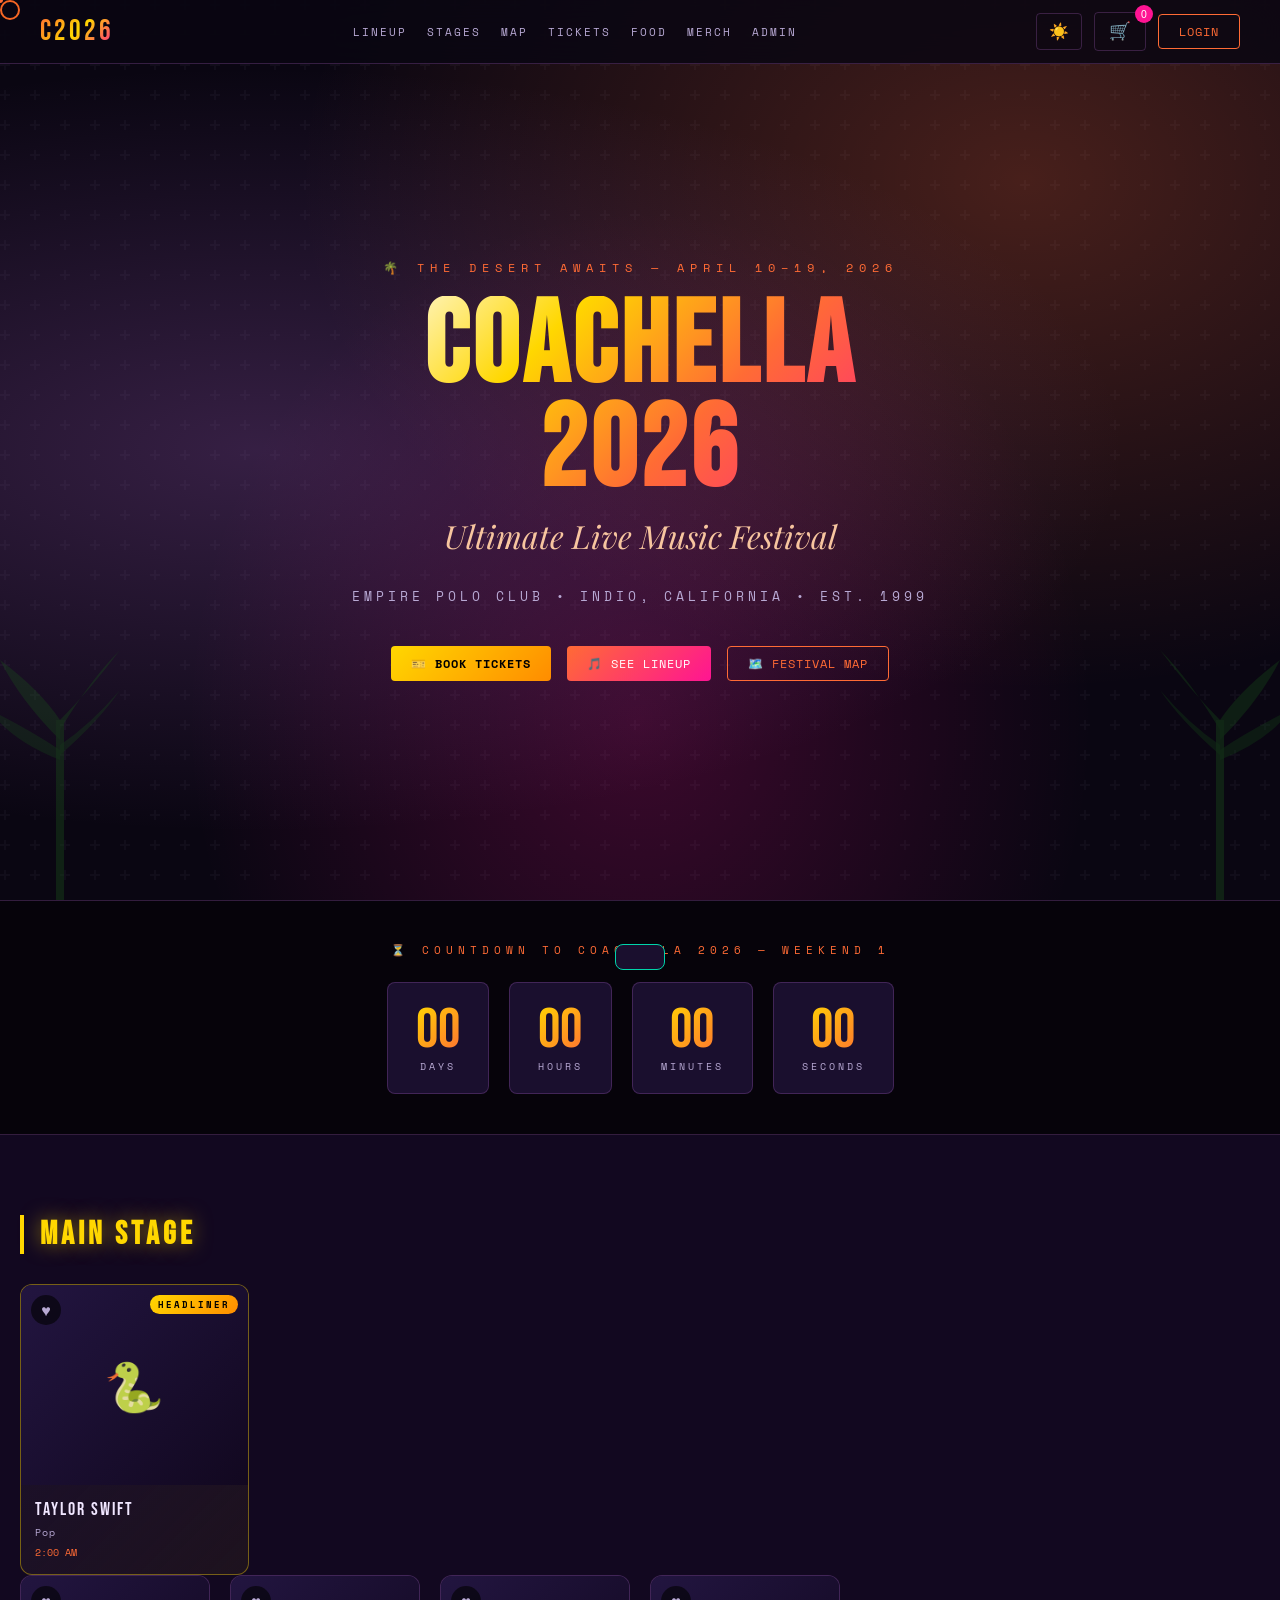
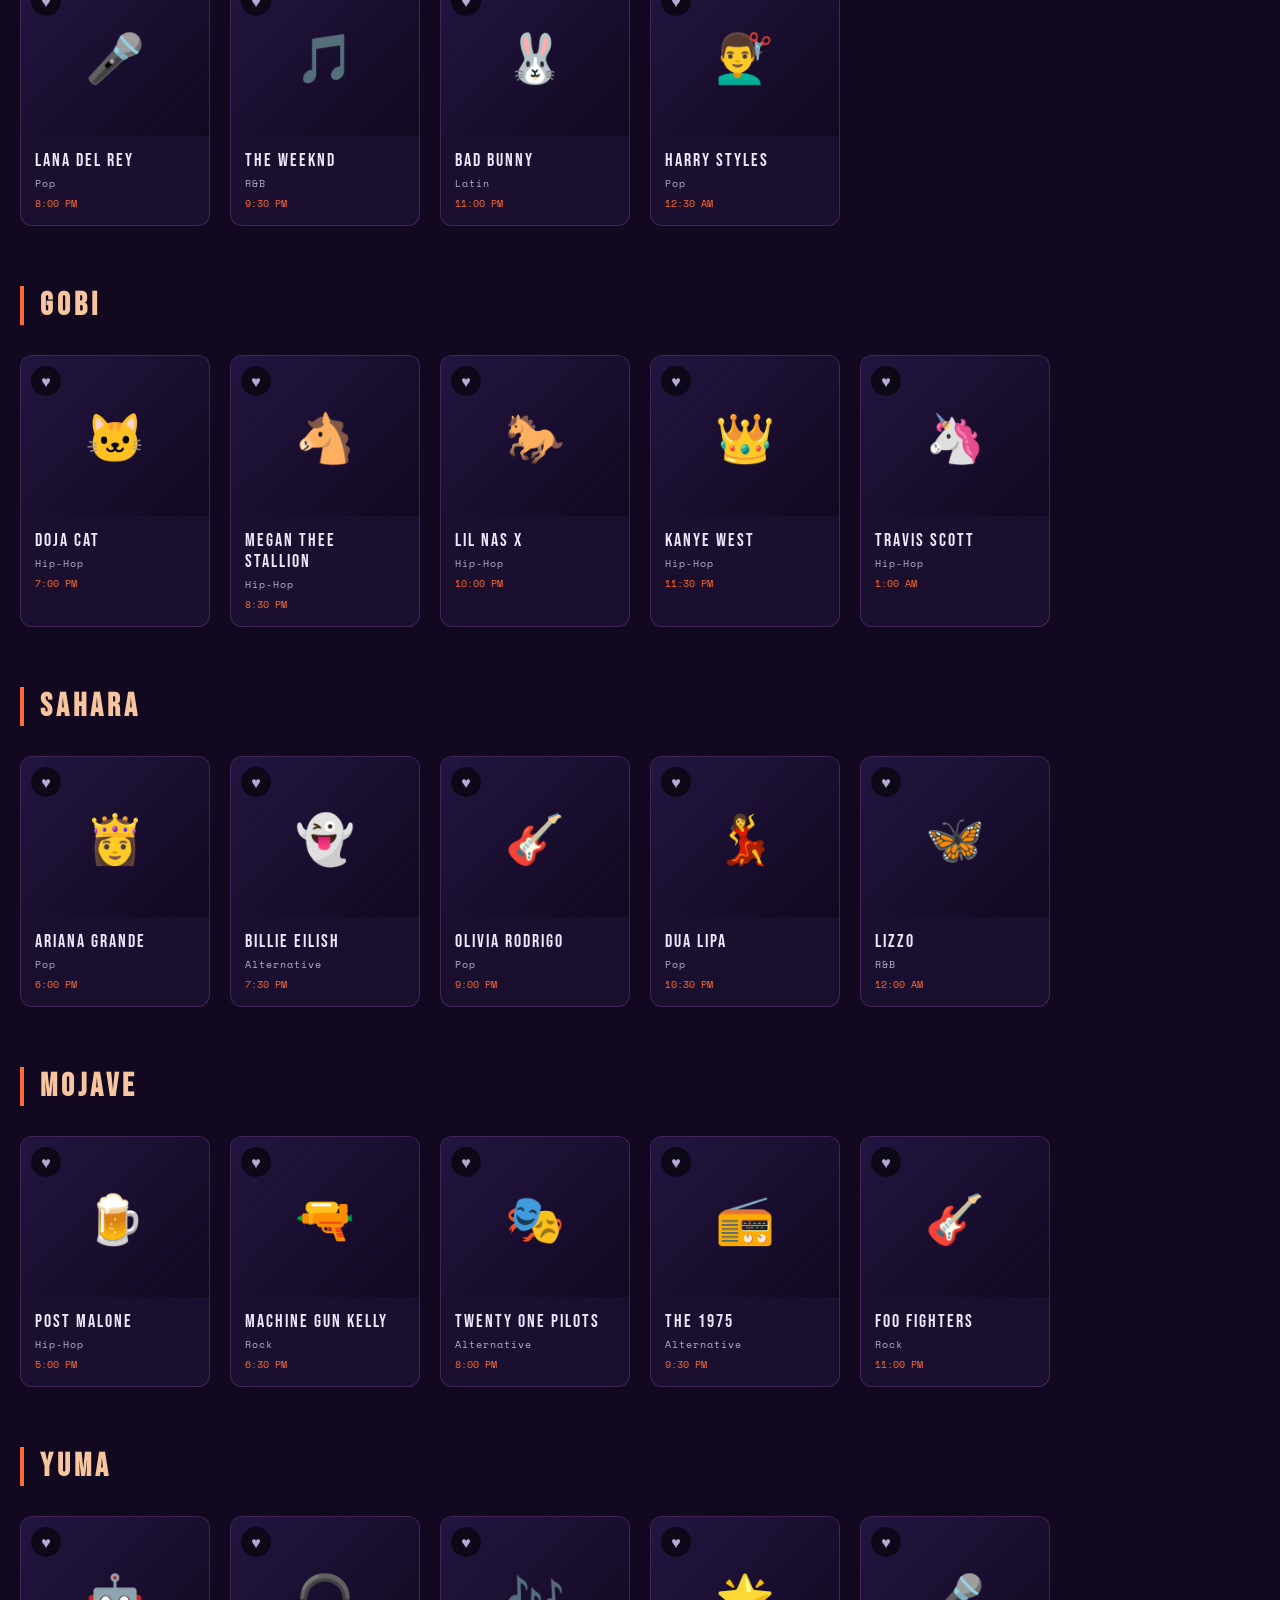
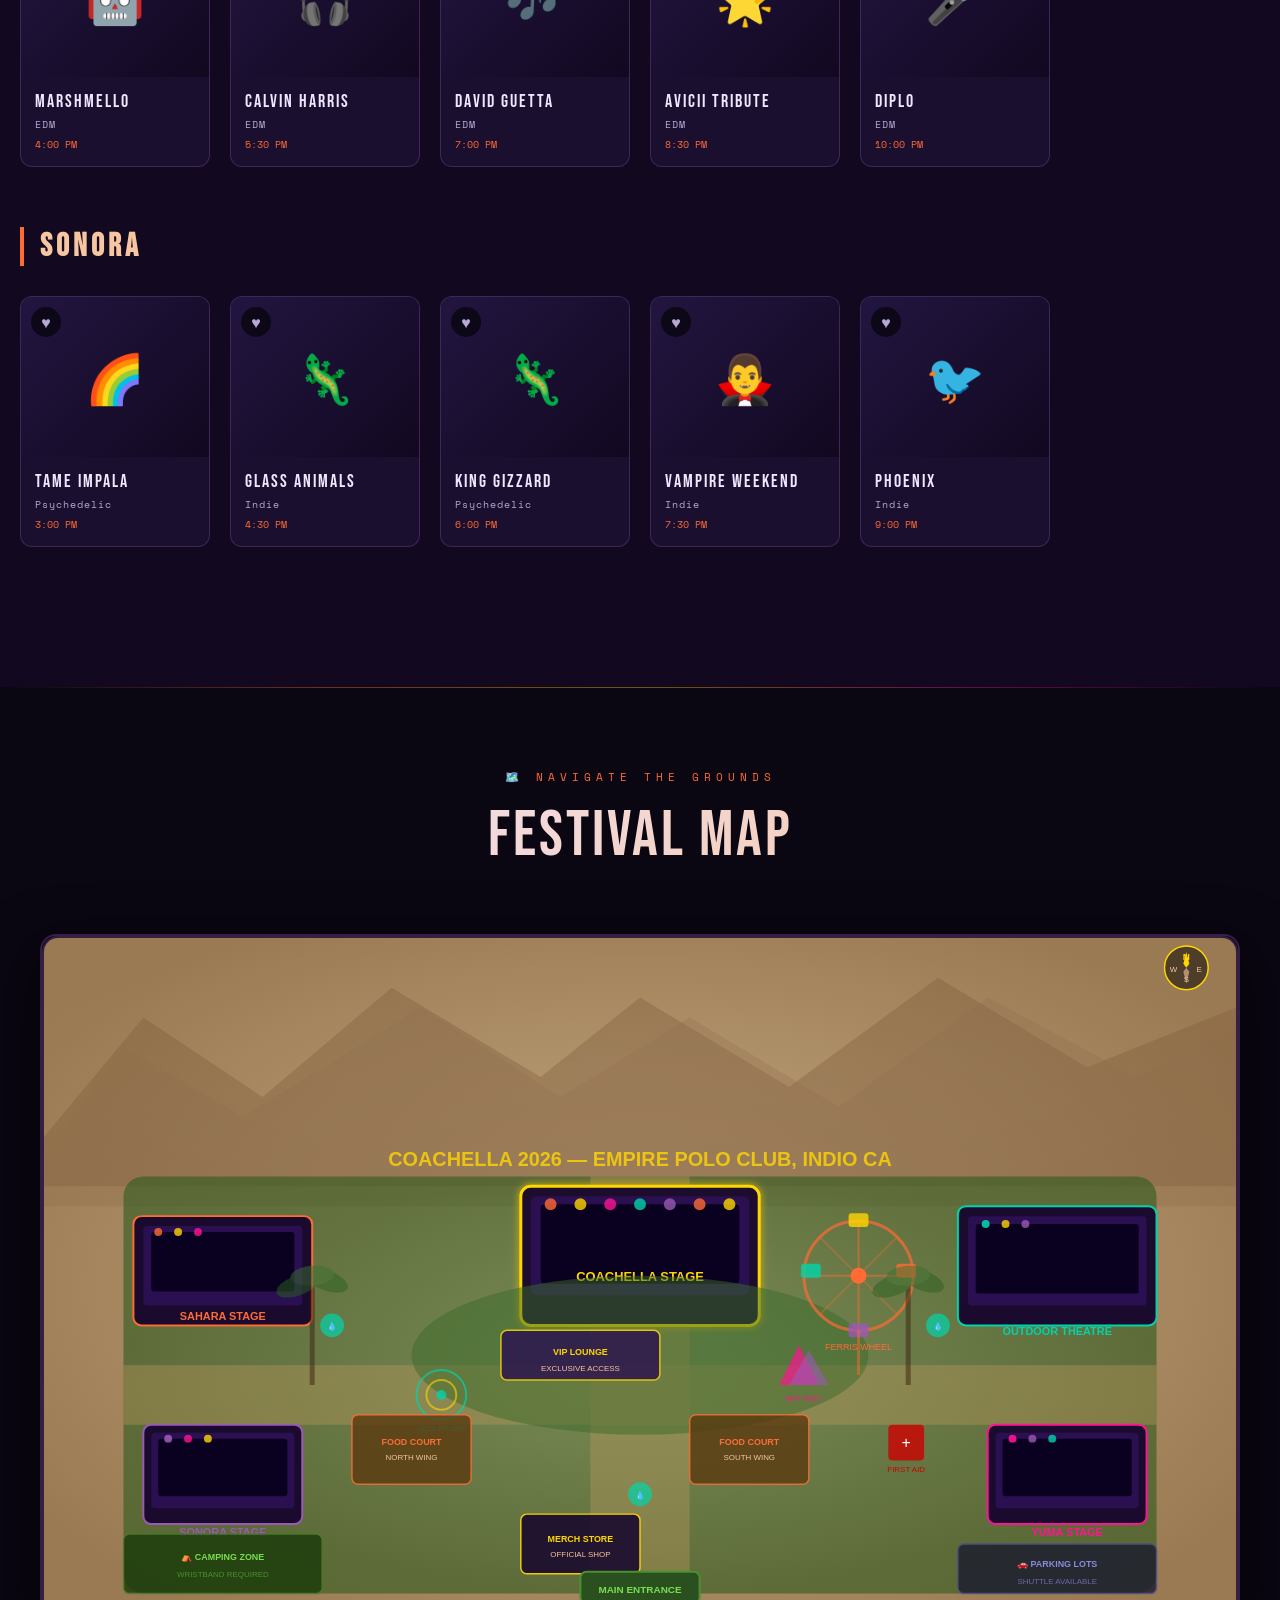
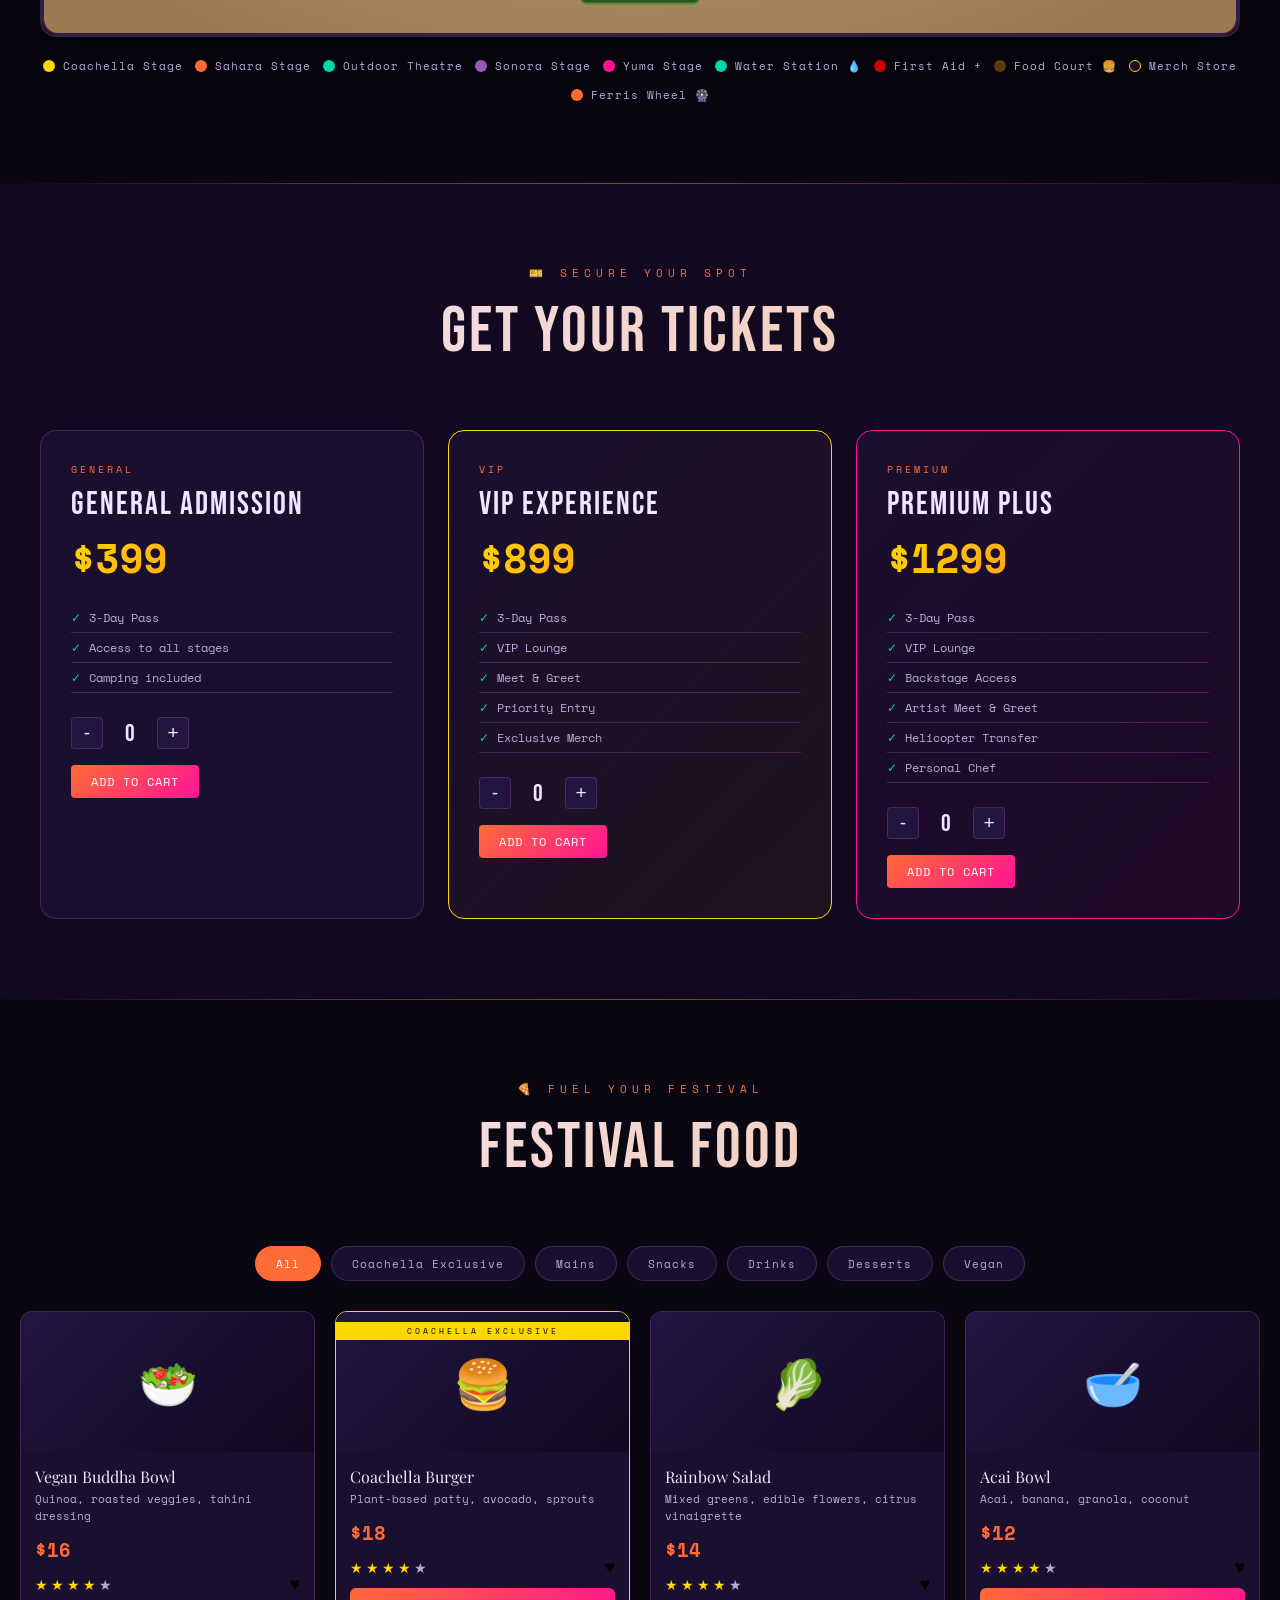
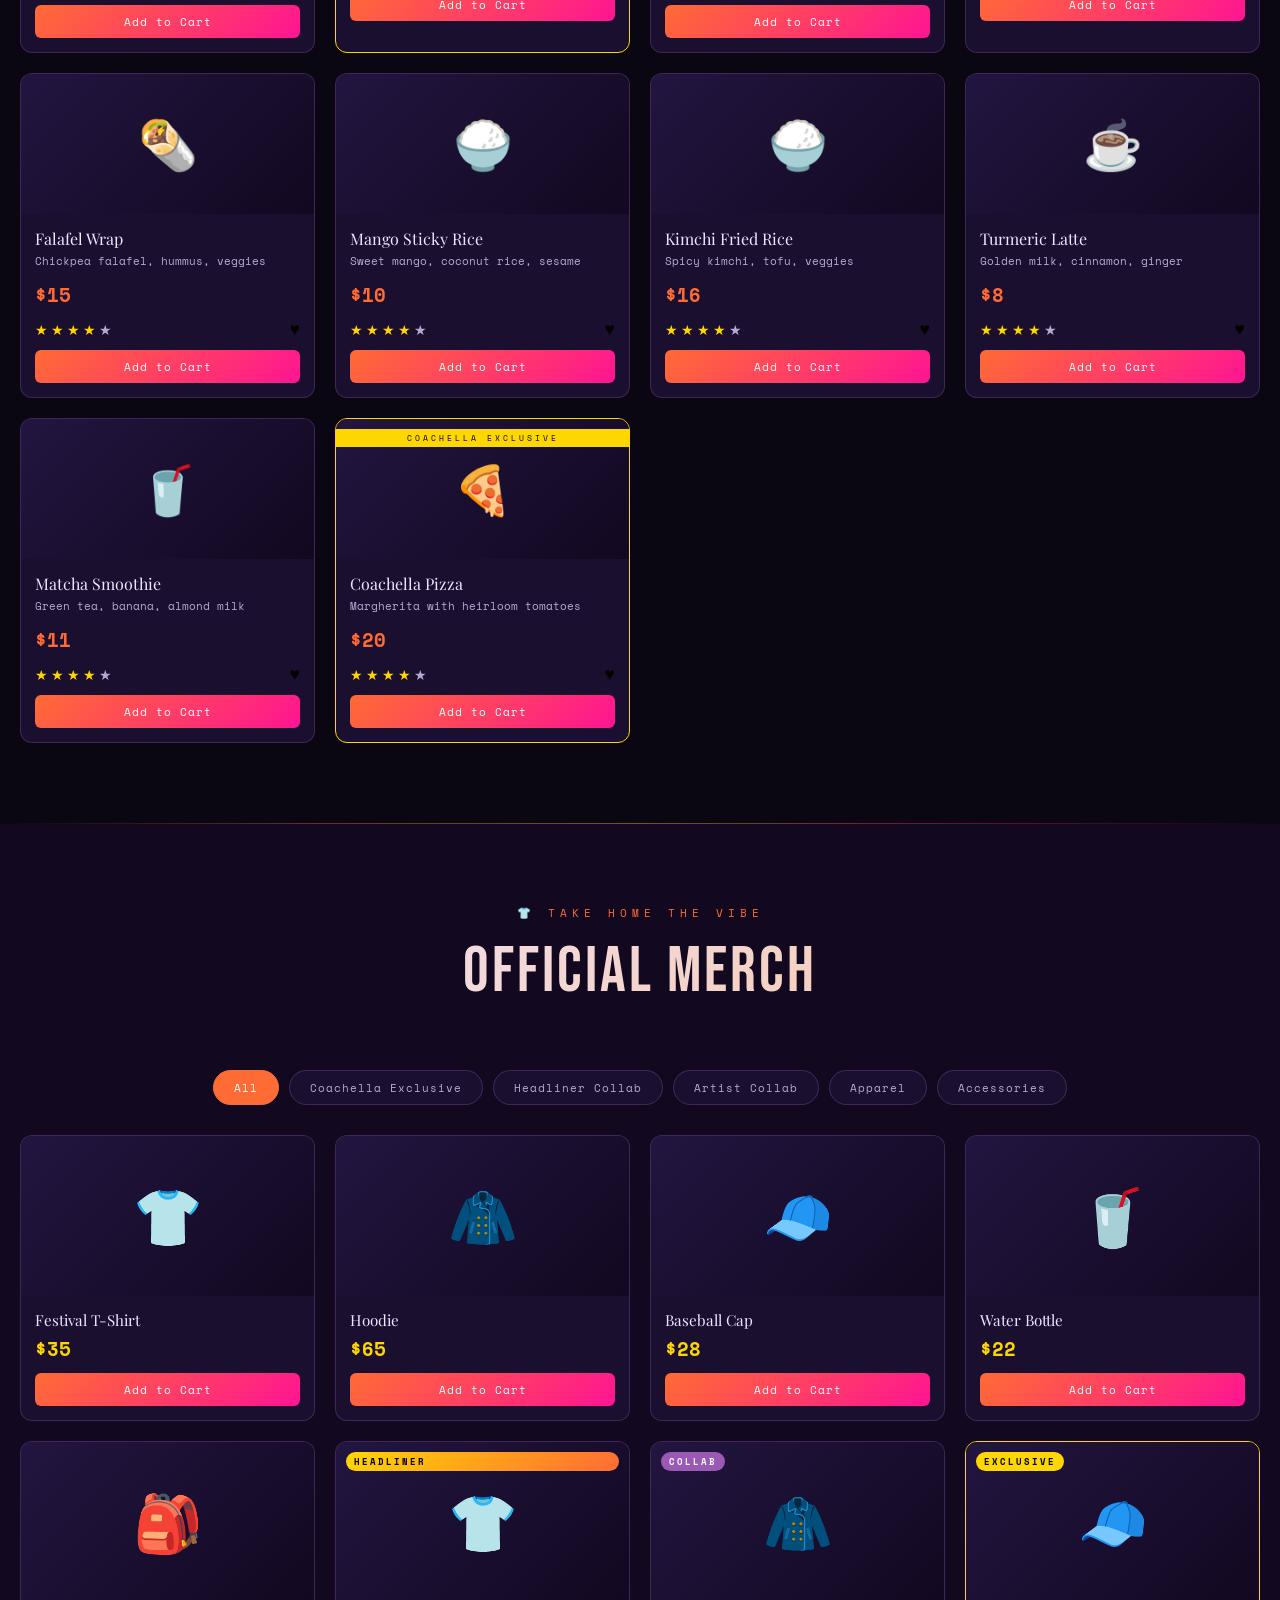
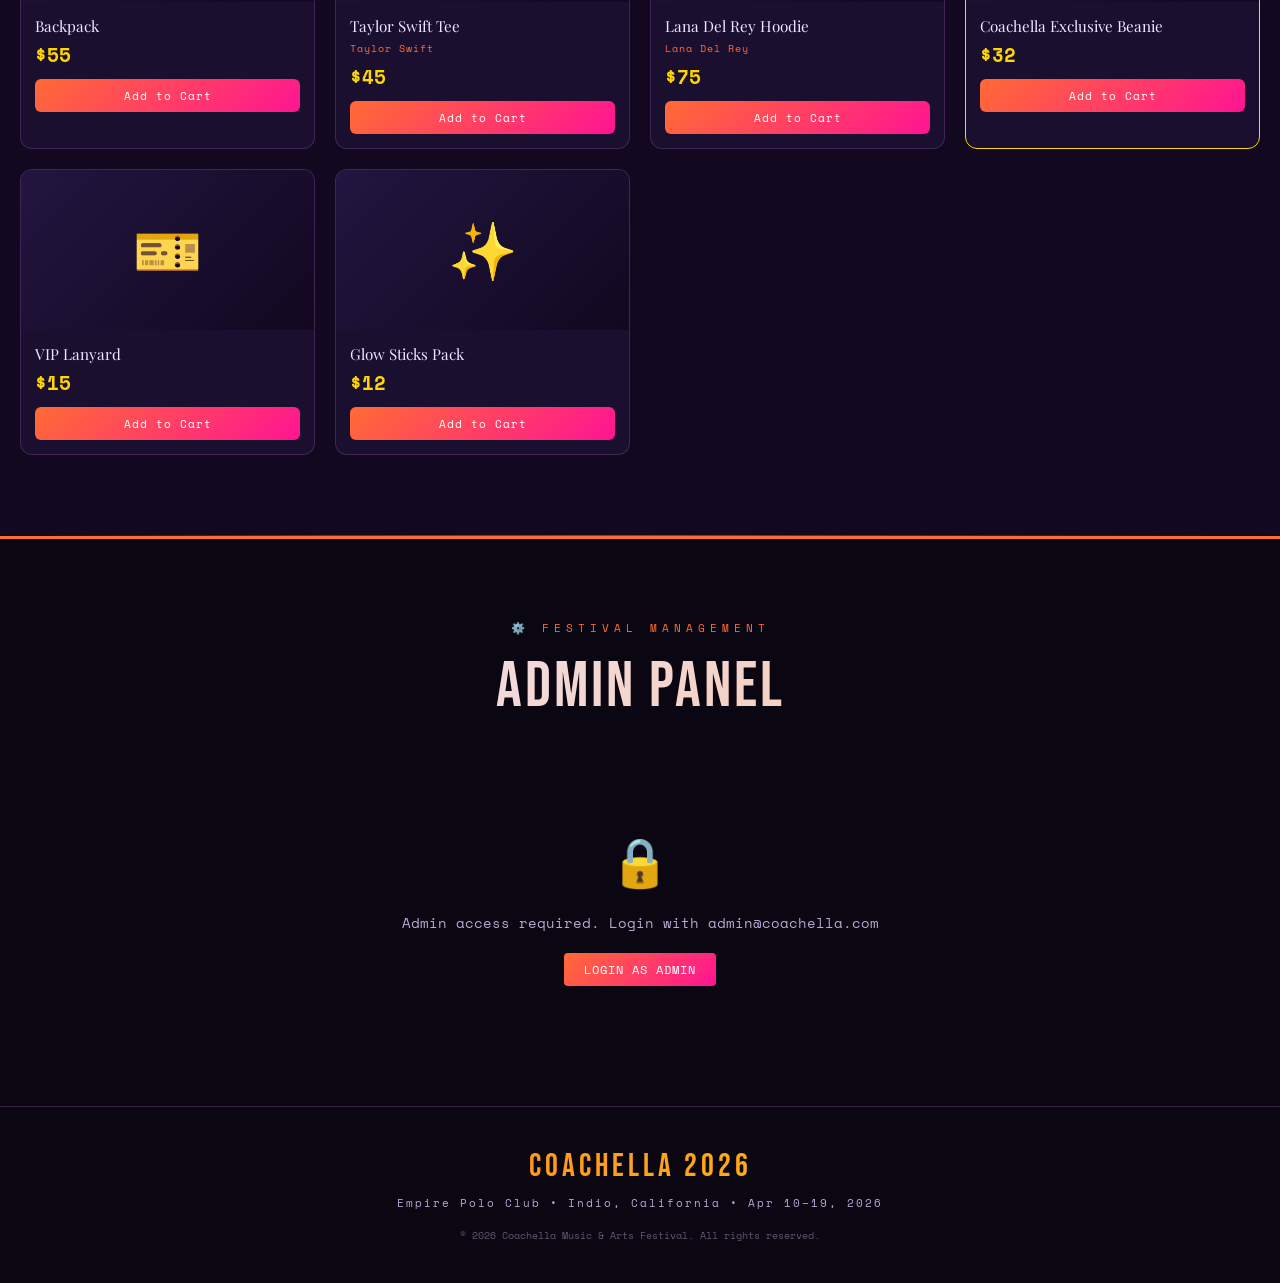
==== index.html @ c8d0278d "Initial commit" ====
<!DOCTYPE html>
<html lang="en" data-theme="dark">
<head>
<meta charset="UTF-8">
<meta name="viewport" content="width=device-width, initial-scale=1.0">
<title>Coachella 2026 Ultimate Live Music Festival</title>
<link href="https://fonts.googleapis.com/css2?family=Bebas+Neue&family=Playfair+Display:ital,wght@0,400;0,700;1,400&family=Space+Mono:ital,wght@0,400;0,700;1,400&family=Abril+Fatface&display=swap" rel="stylesheet">
<link rel="stylesheet" href="styles.css">
</head>
<body>

<!-- CURSOR -->
<div class="cursor" id="cursor"></div>
<div class="cursor-dot" id="cursorDot"></div>

<!-- FIREWORKS -->
<canvas id="fireworks-canvas"></canvas>

<!-- TOP BAR -->
<div class="user-bar" id="userBar" style="display:none">
  🎪 Welcome back, <span id="userName"></span> | Weekend 1: Apr 10–12, 2026 | Weekend 2: Apr 17–19, 2026
</div>

<!-- NAV -->
<nav>
  <div class="nav-logo">C2026</div>
  <div class="nav-links">
    <a href="#lineup">Lineup</a>
    <a href="#stages">Stages</a>
    <a href="#map">Map</a>
    <a href="#tickets">Tickets</a>
    <a href="#food">Food</a>
    <a href="#merch">Merch</a>
    <a href="#admin">Admin</a>
  </div>
  <div class="nav-actions">
    <button class="theme-toggle" onclick="toggleTheme()" title="Toggle theme">☀️</button>
    <button class="cart-btn" onclick="toggleCart()">
      🛒 <span class="cart-badge" id="cartBadge">0</span>
    </button>
    <button class="btn btn-outline" onclick="openLogin()" id="loginBtn">Login</button>
    <button class="btn btn-primary" style="display:none" id="logoutBtn" onclick="logout()">Logout</button>
  </div>
</nav>

<!-- LOGIN MODAL -->
<div class="login-modal" id="loginModal">
  <div class="login-box">
    <button class="close-btn" onclick="closeLogin()">✕</button>
    <div class="login-title">COACHELLA 2026</div>
    <div class="login-sub">Sign in to book tickets, save your lineup & more</div>
    <div class="login-tabs">
      <button class="login-tab active" onclick="switchAuthTab('login',this)">Login</button>
      <button class="login-tab" onclick="switchAuthTab('register',this)">Register</button>
    </div>
    <!-- Login Form -->
    <div id="loginForm">
      <div class="form-group">
        <label class="form-label">Email</label>
        <input type="email" class="form-input" id="loginEmail" placeholder="you@example.com">
      </div>
      <div class="form-group">
        <label class="form-label">Password</label>
        <input type="password" class="form-input" id="loginPassword" placeholder="••••••••">
      </div>
      <button class="btn btn-primary" style="width:100%;padding:12px" onclick="login()">Sign In</button>
      <p style="font-size:0.7rem;color:var(--text2);text-align:center;margin-top:12px">
        Demo: admin@coachella.com / admin123 (Admin) or fan@coachella.com / fan123
      </p>
    </div>
    <!-- Register Form -->
    <div id="registerForm" style="display:none">
      <div class="form-group">
        <label class="form-label">Full Name</label>
        <input type="text" class="form-input" id="regName" placeholder="Your Name">
      </div>
      <div class="form-group">
        <label class="form-label">Email</label>
        <input type="email" class="form-input" id="regEmail" placeholder="you@example.com">
      </div>
      <div class="form-group">
        <label class="form-label">Password</label>
        <input type="password" class="form-input" id="regPassword" placeholder="Create password">
      </div>
      <button class="btn btn-primary" style="width:100%;padding:12px" onclick="register()">Create Account</button>
    </div>
  </div>
</div>

<!-- CART MODAL -->
<div class="modal-overlay" id="cartModal">
  <div class="cart-modal">
    <div style="display:flex;justify-content:space-between;align-items:center">
      <div class="cart-title">YOUR CART</div>
      <button class="close-btn" style="position:static" onclick="toggleCart()">✕</button>
    </div>
    <!-- Order Status -->
    <div class="order-status">
      <div class="order-step done" id="step1">
        <div class="step-circle">✓</div>BROWSE
      </div>
      <div class="order-step" id="step2">
        <div class="step-circle">2</div>CART
      </div>
      <div class="order-step" id="step3">
        <div class="step-circle">3</div>PAYMENT
      </div>
      <div class="order-step" id="step4">
        <div class="step-circle">4</div>CONFIRM
      </div>
    </div>
    <div id="cartItems"></div>
    <div id="cartEmpty" style="text-align:center;padding:40px;color:var(--text2);font-size:0.8rem">
      🎪 Your cart is empty. Add tickets, food or merch!
    </div>
    <div id="cartTotals" style="display:none">
      <div class="promo-row">
        <input type="text" class="promo-input" id="promoInput" placeholder="Promo code (COACHELLA10)">
        <button class="btn btn-outline" onclick="applyPromo()" style="padding:8px 12px;font-size:0.7rem">Apply</button>
      </div>
      <div class="cart-total">
        <div class="cart-total-row"><span>Subtotal</span><span id="subtotal">₹0</span></div>
        <div class="cart-total-row"><span>Service Fee (5%)</span><span id="serviceFee">₹0</span></div>
        <div class="cart-total-row" id="discountRow" style="display:none;color:var(--teal)"><span>Discount</span><span id="discountAmt">-₹0</span></div>
        <div class="cart-total-row"><span>GST (18%)</span><span id="gst">₹0</span></div>
        <div class="cart-total-final"><span>TOTAL</span><span id="totalAmount">₹0</span></div>
      </div>
      <div class="cart-actions">
        <button class="btn btn-outline" style="flex:1" onclick="clearCart()">Clear</button>
        <button class="btn btn-gold" style="flex:2" onclick="checkout()">Checkout →</button>
      </div>
    </div>
  </div>
</div>

<!-- SUCCESS MODAL -->
<div class="success-modal" id="successModal">
  <div class="success-box">
    <div class="success-icon">🎉</div>
    <div class="success-title">BOOKING CONFIRMED!</div>
    <p style="color:var(--text2);font-size:0.8rem;margin-bottom:20px">
      Your Coachella 2026 experience is locked in. Check your email for tickets!
    </p>
    <div id="bookingId" style="font-family:'Bebas Neue',sans-serif;font-size:1.5rem;color:var(--gold);margin-bottom:20px"></div>
    <button class="btn btn-primary" onclick="closeSuccess()" style="padding:12px 40px">AWESOME!</button>
  </div>
</div>

<!-- TOAST -->
<div class="toast" id="toast"></div>

<!-- HERO -->
<section class="hero" id="home">
  <div class="hero-bg"></div>
  <!-- Animated desert palms -->
  <svg class="palm-deco palm-left" viewBox="0 0 120 300" fill="none" xmlns="http://www.w3.org/2000/svg">
    <path d="M60 300 L60 120" stroke="#1a4a1a" stroke-width="8"/>
    <path d="M60 140 Q20 100 0 60 Q40 90 60 120" fill="#1a5c1a" opacity="0.7"/>
    <path d="M60 130 Q90 80 120 50 Q90 90 60 120" fill="#1a5c1a" opacity="0.7"/>
    <path d="M60 160 Q10 140 -10 110 Q30 130 60 150" fill="#1a6a1a" opacity="0.5"/>
    <path d="M60 155 Q100 120 120 90 Q90 125 60 145" fill="#1a6a1a" opacity="0.5"/>
  </svg>
  <svg class="palm-deco palm-right" viewBox="0 0 120 300" fill="none" xmlns="http://www.w3.org/2000/svg">
    <path d="M60 300 L60 120" stroke="#1a4a1a" stroke-width="8"/>
    <path d="M60 140 Q20 100 0 60 Q40 90 60 120" fill="#1a5c1a" opacity="0.7"/>
    <path d="M60 130 Q90 80 120 50 Q90 90 60 120" fill="#1a5c1a" opacity="0.7"/>
    <path d="M60 160 Q10 140 -10 110 Q30 130 60 150" fill="#1a6a1a" opacity="0.5"/>
    <path d="M60 155 Q100 120 120 90 Q90 125 60 145" fill="#1a6a1a" opacity="0.5"/>
  </svg>
  <div class="hero-content fade-in">
    <div class="hero-eyebrow">🌴 The Desert Awaits — April 10–19, 2026</div>
    <h1 class="hero-title">COACHELLA<br>2026</h1>
    <div class="hero-subtitle">Ultimate Live Music Festival</div>
    <div class="hero-dates">Empire Polo Club • Indio, California • Est. 1999</div>
    <div class="hero-actions">
      <button class="btn btn-gold" onclick="scrollTo('#tickets')">🎫 Book Tickets</button>
      <button class="btn btn-primary" onclick="scrollTo('#lineup')">🎵 See Lineup</button>
      <button class="btn btn-outline" onclick="scrollTo('#map')">🗺️ Festival Map</button>
    </div>
  </div>
</section>

<!-- COUNTDOWN -->
<div class="countdown-section">
  <div class="countdown-inner">
    <div class="countdown-label">⏳ Countdown to Coachella 2026 — Weekend 1</div>
    <div class="countdown-grid">
      <div class="countdown-unit"><div class="countdown-num" id="cd-days">00</div><div class="countdown-unit-label">Days</div></div>
      <div class="countdown-unit"><div class="countdown-num" id="cd-hours">00</div><div class="countdown-unit-label">Hours</div></div>
      <div class="countdown-unit"><div class="countdown-num" id="cd-mins">00</div><div class="countdown-unit-label">Minutes</div></div>
      <div class="countdown-unit"><div class="countdown-num" id="cd-secs">00</div><div class="countdown-unit-label">Seconds</div></div>
    </div>
  </div>
</div>

<!-- LINEUP SECTION -->
<section class="lineup-section" id="lineup">
  <div class="container">
    <div class="section-header">
      <div class="section-eyebrow">🎤 Who's Playing</div>
      <div class="section-title">THE 2026 LINEUP</div>
    </div>
    <!-- Favorites bar -->
    <div class="favorites-bar" id="favoritesBar">
      <div class="favorites-bar-title">❤️ Your Favorites</div>
      <div class="fav-chips" id="favChips"></div>
    </div>
    <!-- Filter -->
    <div class="filter-tabs">
      <button class="filter-tab active" onclick="filterLineup('all',this)">All Artists</button>
      <button class="filter-tab" onclick="filterLineup('headliner',this)">Headliners</button>
      <button class="filter-tab" onclick="filterLineup('coachella-stage',this)">Coachella Stage</button>
      <button class="filter-tab" onclick="filterLineup('outdoor-theatre',this)">Outdoor Theatre</button>
      <button class="filter-tab" onclick="filterLineup('sahara',this)">Sahara Stage</button>
      <button class="filter-tab" onclick="filterLineup('sonara',this)">Sonora Stage</button>
      <button class="filter-tab" onclick="filterLineup('yuma',this)">Yuma Stage</button>
    </div>
    <div id="lineupGrid" class="artists-grid"></div>
  </div>
</section>

<div class="section-divider"></div>

<!-- MAP SECTION -->
<section class="map-section" id="map">
  <div class="container">
    <div class="section-header">
      <div class="section-eyebrow">🗺️ Navigate the Grounds</div>
      <div class="section-title">FESTIVAL MAP</div>
    </div>
    <div class="map-container">
      <div class="map-svg-wrapper">
        <svg id="coachella-map" viewBox="0 0 1200 700" xmlns="http://www.w3.org/2000/svg" style="width:100%;display:block;">
          <!-- Desert ground -->
          <defs>
            <radialGradient id="groundGrad" cx="50%" cy="50%" r="60%">
              <stop offset="0%" style="stop-color:#c4a882;stop-opacity:1"/>
              <stop offset="100%" style="stop-color:#9a7a52;stop-opacity:1"/>
            </radialGradient>
            <radialGradient id="grassGrad" cx="50%" cy="50%" r="50%">
              <stop offset="0%" style="stop-color:#4a7c3f;stop-opacity:1"/>
              <stop offset="100%" style="stop-color:#2d5a1e;stop-opacity:1"/>
            </radialGradient>
            <filter id="glow-f">
              <feGaussianBlur stdDeviation="4" result="coloredBlur"/>
              <feMerge><feMergeNode in="coloredBlur"/><feMergeNode in="SourceGraphic"/></feMerge>
            </filter>
          </defs>
          <!-- Background desert -->
          <rect width="1200" height="700" fill="url(#groundGrad)"/>
          <!-- Mountains backdrop -->
          <polygon points="0,200 100,80 220,160 350,50 500,140 600,60 750,150 900,40 1050,130 1200,70 1200,250 0,250" fill="#7a5a3a" opacity="0.4"/>
          <polygon points="0,220 80,110 200,180 380,70 520,160 650,80 800,170 950,60 1100,140 1200,90 1200,270 0,270" fill="#8a6a4a" opacity="0.3"/>
          <!-- Sky gradient top -->
          <rect width="1200" height="260" fill="url(#groundGrad)" opacity="0.1"/>
          <!-- Main Festival Grounds (green grass) -->
          <rect x="80" y="240" width="1040" height="420" rx="20" fill="url(#grassGrad)" opacity="0.6"/>
          <!-- Dirt paths -->
          <rect x="550" y="240" width="100" height="420" fill="#b8965c" opacity="0.4"/>
          <rect x="80" y="430" width="1040" height="60" fill="#b8965c" opacity="0.4"/>
          <!-- COACHELLA MAIN STAGE - top center, grand -->
          <rect x="480" y="250" width="240" height="140" rx="10" fill="#1a0a2e" stroke="#ffd700" stroke-width="3" filter="url(#glow-f)"/>
          <rect x="490" y="260" width="220" height="100" rx="6" fill="#2a1050"/>
          <!-- Stage screen -->
          <rect x="500" y="268" width="200" height="80" rx="4" fill="#0a0020"/>
          <!-- Stage lights -->
          <circle cx="510" cy="268" r="6" fill="#ff6b35" opacity="0.8"/>
          <circle cx="540" cy="268" r="6" fill="#ffd700" opacity="0.8"/>
          <circle cx="570" cy="268" r="6" fill="#ff1493" opacity="0.8"/>
          <circle cx="600" cy="268" r="6" fill="#00d4aa" opacity="0.8"/>
          <circle cx="630" cy="268" r="6" fill="#9b59b6" opacity="0.8"/>
          <circle cx="660" cy="268" r="6" fill="#ff6b35" opacity="0.8"/>
          <circle cx="690" cy="268" r="6" fill="#ffd700" opacity="0.8"/>
          <text x="600" y="345" text-anchor="middle" fill="#ffd700" font-size="13" font-weight="bold" font-family="Arial">COACHELLA STAGE</text>
          <!-- Field area in front of main stage -->
          <ellipse cx="600" cy="420" rx="230" ry="80" fill="#3a6a2a" opacity="0.5"/>
          <!-- SAHARA STAGE - left -->
          <rect x="90" y="280" width="180" height="110" rx="8" fill="#1a0a2e" stroke="#ff6b35" stroke-width="2"/>
          <rect x="100" y="290" width="160" height="80" rx="4" fill="#2a1050"/>
          <rect x="108" y="296" width="144" height="60" rx="3" fill="#0a0020"/>
          <circle cx="115" cy="296" r="4" fill="#ff6b35" opacity="0.8"/>
          <circle cx="135" cy="296" r="4" fill="#ffd700" opacity="0.8"/>
          <circle cx="155" cy="296" r="4" fill="#ff1493" opacity="0.8"/>
          <text x="180" y="385" text-anchor="middle" fill="#ff6b35" font-size="11" font-weight="bold" font-family="Arial">SAHARA STAGE</text>
          <!-- OUTDOOR THEATRE - right far -->
          <rect x="920" y="270" width="200" height="120" rx="8" fill="#1a0a2e" stroke="#00d4aa" stroke-width="2"/>
          <rect x="930" y="280" width="180" height="90" rx="4" fill="#2a1050"/>
          <rect x="938" y="288" width="164" height="70" rx="3" fill="#0a0020"/>
          <circle cx="948" cy="288" r="4" fill="#00d4aa" opacity="0.9"/>
          <circle cx="968" cy="288" r="4" fill="#ffd700" opacity="0.8"/>
          <circle cx="988" cy="288" r="4" fill="#9b59b6" opacity="0.8"/>
          <text x="1020" y="400" text-anchor="middle" fill="#00d4aa" font-size="11" font-weight="bold" font-family="Arial">OUTDOOR THEATRE</text>
          <!-- SONORA STAGE - lower left -->
          <rect x="100" y="490" width="160" height="100" rx="8" fill="#1a0a2e" stroke="#9b59b6" stroke-width="2"/>
          <rect x="108" y="498" width="144" height="76" rx="4" fill="#2a1050"/>
          <rect x="115" y="504" width="130" height="58" rx="3" fill="#0a0020"/>
          <circle cx="125" cy="504" r="4" fill="#9b59b6" opacity="0.9"/>
          <circle cx="145" cy="504" r="4" fill="#ff1493" opacity="0.8"/>
          <circle cx="165" cy="504" r="4" fill="#ffd700" opacity="0.8"/>
          <text x="180" y="602" text-anchor="middle" fill="#9b59b6" font-size="11" font-weight="bold" font-family="Arial">SONORA STAGE</text>
          <!-- YUMA STAGE - lower right -->
          <rect x="950" y="490" width="160" height="100" rx="8" fill="#1a0a2e" stroke="#ff1493" stroke-width="2"/>
          <rect x="958" y="498" width="144" height="76" rx="4" fill="#2a1050"/>
          <rect x="965" y="504" width="130" height="58" rx="3" fill="#0a0020"/>
          <circle cx="975" cy="504" r="4" fill="#ff1493" opacity="0.9"/>
          <circle cx="995" cy="504" r="4" fill="#9b59b6" opacity="0.8"/>
          <circle cx="1015" cy="504" r="4" fill="#00d4aa" opacity="0.8"/>
          <text x="1030" y="602" text-anchor="middle" fill="#ff1493" font-size="11" font-weight="bold" font-family="Arial">YUMA STAGE</text>
          <!-- Ferris Wheel -->
          <circle cx="820" cy="340" r="55" fill="none" stroke="#ff6b35" stroke-width="3" opacity="0.7"/>
          <circle cx="820" cy="340" r="8" fill="#ff6b35"/>
          <line x1="820" y1="285" x2="820" y2="395" stroke="#ff6b35" stroke-width="2" opacity="0.5"/>
          <line x1="765" y1="340" x2="875" y2="340" stroke="#ff6b35" stroke-width="2" opacity="0.5"/>
          <line x1="781" y1="301" x2="859" y2="379" stroke="#ff6b35" stroke-width="1.5" opacity="0.4"/>
          <line x1="781" y1="379" x2="859" y2="301" stroke="#ff6b35" stroke-width="1.5" opacity="0.4"/>
          <rect x="810" y="277" width="20" height="14" rx="3" fill="#ffd700" opacity="0.8"/>
          <rect x="858" y="328" width="20" height="14" rx="3" fill="#ff6b35" opacity="0.8"/>
          <rect x="810" y="388" width="20" height="14" rx="3" fill="#9b59b6" opacity="0.8"/>
          <rect x="762" y="328" width="20" height="14" rx="3" fill="#00d4aa" opacity="0.8"/>
          <text x="820" y="415" text-anchor="middle" fill="#ff6b35" font-size="9" font-family="Arial">FERRIS WHEEL</text>
          <line x1="820" y1="395" x2="820" y2="440" stroke="#ff6b35" stroke-width="3" opacity="0.5"/>
          <!-- Art Installation 1 - Geometric sculpture -->
          <polygon points="740,450 760,410 780,450" fill="#ff1493" opacity="0.7"/>
          <polygon points="750,450 770,415 790,450" fill="#9b59b6" opacity="0.6"/>
          <text x="765" y="466" text-anchor="middle" fill="#ff1493" font-size="8" font-family="Arial">ART INST.</text>
          <!-- Art Installation 2 -->
          <circle cx="400" cy="460" r="25" fill="none" stroke="#00d4aa" stroke-width="2" opacity="0.7"/>
          <circle cx="400" cy="460" r="15" fill="none" stroke="#ffd700" stroke-width="2" opacity="0.6"/>
          <circle cx="400" cy="460" r="5" fill="#00d4aa" opacity="0.8"/>
          <text x="400" y="496" text-anchor="middle" fill="#00d4aa" font-size="8" font-family="Arial">SCULPTURE</text>
          <!-- Food Courts -->
          <rect x="310" y="480" width="120" height="70" rx="6" fill="#5a3a10" stroke="#ff6b35" stroke-width="1.5" opacity="0.8"/>
          <text x="370" y="510" text-anchor="middle" fill="#ff6b35" font-size="9" font-weight="bold" font-family="Arial">FOOD COURT</text>
          <text x="370" y="526" text-anchor="middle" fill="#f7c59f" font-size="8" font-family="Arial">NORTH WING</text>
          <rect x="650" y="480" width="120" height="70" rx="6" fill="#5a3a10" stroke="#ff6b35" stroke-width="1.5" opacity="0.8"/>
          <text x="710" y="510" text-anchor="middle" fill="#ff6b35" font-size="9" font-weight="bold" font-family="Arial">FOOD COURT</text>
          <text x="710" y="526" text-anchor="middle" fill="#f7c59f" font-size="8" font-family="Arial">SOUTH WING</text>
          <!-- Merch Store -->
          <rect x="480" y="580" width="120" height="60" rx="6" fill="#1a0a2e" stroke="#ffd700" stroke-width="1.5" opacity="0.9"/>
          <text x="540" y="608" text-anchor="middle" fill="#ffd700" font-size="9" font-weight="bold" font-family="Arial">MERCH STORE</text>
          <text x="540" y="623" text-anchor="middle" fill="#f7c59f" font-size="8" font-family="Arial">OFFICIAL SHOP</text>
          <!-- Entrance / Exit -->
          <rect x="540" y="638" width="120" height="32" rx="6" fill="#2a5020" stroke="#4a9030" stroke-width="2"/>
          <text x="600" y="659" text-anchor="middle" fill="#7adc50" font-size="10" font-weight="bold" font-family="Arial">MAIN ENTRANCE</text>
          <!-- Water stations -->
          <circle cx="290" cy="390" r="12" fill="#00d4aa" opacity="0.7"/>
          <text x="290" y="394" text-anchor="middle" fill="#fff" font-size="8" font-weight="bold" font-family="Arial">💧</text>
          <circle cx="900" cy="390" r="12" fill="#00d4aa" opacity="0.7"/>
          <text x="900" y="394" text-anchor="middle" fill="#fff" font-size="8" font-weight="bold" font-family="Arial">💧</text>
          <circle cx="600" cy="560" r="12" fill="#00d4aa" opacity="0.7"/>
          <text x="600" y="564" text-anchor="middle" fill="#fff" font-size="8" font-weight="bold" font-family="Arial">💧</text>
          <!-- First Aid -->
          <rect x="850" y="490" width="36" height="36" rx="4" fill="#cc0000" opacity="0.8"/>
          <text x="868" y="513" text-anchor="middle" fill="#fff" font-size="16" font-family="Arial">+</text>
          <text x="868" y="538" text-anchor="middle" fill="#cc0000" font-size="8" font-family="Arial">FIRST AID</text>
          <!-- Palm trees decorative -->
          <g opacity="0.5">
            <line x1="270" y1="450" x2="270" y2="350" stroke="#3a2010" stroke-width="5"/>
            <ellipse cx="255" cy="350" rx="22" ry="10" fill="#2a6020" transform="rotate(-20,255,350)"/>
            <ellipse cx="285" cy="345" rx="22" ry="10" fill="#2a6020" transform="rotate(20,285,345)"/>
            <ellipse cx="270" cy="340" rx="22" ry="10" fill="#3a7030" transform="rotate(-5,270,340)"/>
          </g>
          <g opacity="0.5">
            <line x1="870" y1="450" x2="870" y2="350" stroke="#3a2010" stroke-width="5"/>
            <ellipse cx="855" cy="350" rx="22" ry="10" fill="#2a6020" transform="rotate(-20,855,350)"/>
            <ellipse cx="885" cy="345" rx="22" ry="10" fill="#2a6020" transform="rotate(20,885,345)"/>
            <ellipse cx="870" cy="340" rx="22" ry="10" fill="#3a7030" transform="rotate(-5,870,340)"/>
          </g>
          <!-- VIP Area -->
          <rect x="460" y="395" width="160" height="50" rx="6" fill="#2a1050" stroke="#ffd700" stroke-width="1.5" opacity="0.8"/>
          <text x="540" y="420" text-anchor="middle" fill="#ffd700" font-size="9" font-weight="bold" font-family="Arial">VIP LOUNGE</text>
          <text x="540" y="436" text-anchor="middle" fill="#f7c59f" font-size="8" font-family="Arial">EXCLUSIVE ACCESS</text>
          <!-- Camping Area -->
          <rect x="80" y="600" width="200" height="60" rx="6" fill="#1a3a0a" stroke="#4a7a2a" stroke-width="1.5" opacity="0.8"/>
          <text x="180" y="626" text-anchor="middle" fill="#7adc50" font-size="9" font-weight="bold" font-family="Arial">⛺ CAMPING ZONE</text>
          <text x="180" y="643" text-anchor="middle" fill="#4a9030" font-size="8" font-family="Arial">WRISTBAND REQUIRED</text>
          <!-- Parking -->
          <rect x="920" y="610" width="200" height="50" rx="6" fill="#1a1a2e" stroke="#4a4a8a" stroke-width="1.5" opacity="0.8"/>
          <text x="1020" y="633" text-anchor="middle" fill="#8a8adc" font-size="9" font-weight="bold" font-family="Arial">🚗 PARKING LOTS</text>
          <text x="1020" y="650" text-anchor="middle" fill="#6a6aac" font-size="8" font-family="Arial">SHUTTLE AVAILABLE</text>
          <!-- Map title -->
          <text x="600" y="230" text-anchor="middle" fill="#ffd700" font-size="20" font-weight="bold" font-family="Arial" opacity="0.8">COACHELLA 2026 — EMPIRE POLO CLUB, INDIO CA</text>
          <!-- Compass -->
          <g transform="translate(1150,30)">
            <circle r="22" fill="rgba(0,0,0,0.5)" stroke="#ffd700" stroke-width="1.5"/>
            <text x="0" y="-8" text-anchor="middle" fill="#ffd700" font-size="10" font-weight="bold" font-family="Arial">N</text>
            <text x="0" y="14" text-anchor="middle" fill="#f7c59f" font-size="8" font-family="Arial">S</text>
            <text x="-13" y="4" text-anchor="middle" fill="#f7c59f" font-size="8" font-family="Arial">W</text>
            <text x="13" y="4" text-anchor="middle" fill="#f7c59f" font-size="8" font-family="Arial">E</text>
            <polygon points="0,-16 3,-4 0,0 -3,-4" fill="#ffd700"/>
            <polygon points="0,16 3,4 0,0 -3,4" fill="#f7c59f" opacity="0.6"/>
          </g>
        </svg>
      </div>
      <div class="map-legend">
        <div class="legend-item"><div class="legend-dot" style="background:#ffd700"></div>Coachella Stage</div>
        <div class="legend-item"><div class="legend-dot" style="background:#ff6b35"></div>Sahara Stage</div>
        <div class="legend-item"><div class="legend-dot" style="background:#00d4aa"></div>Outdoor Theatre</div>
        <div class="legend-item"><div class="legend-dot" style="background:#9b59b6"></div>Sonora Stage</div>
        <div class="legend-item"><div class="legend-dot" style="background:#ff1493"></div>Yuma Stage</div>
        <div class="legend-item"><div class="legend-dot" style="background:#00d4aa"></div>Water Station 💧</div>
        <div class="legend-item"><div class="legend-dot" style="background:#cc0000"></div>First Aid +</div>
        <div class="legend-item"><div class="legend-dot" style="background:#5a3a10"></div>Food Court 🍔</div>
        <div class="legend-item"><div class="legend-dot" style="background:#1a0a2e;border:1px solid #ffd700"></div>Merch Store</div>
        <div class="legend-item"><div class="legend-dot" style="background:#ff6b35;border-radius:50%"></div>Ferris Wheel 🎡</div>
      </div>
    </div>
  </div>
</section>

<div class="section-divider"></div>

<!-- TICKETS -->
<section class="tickets-section" id="tickets">
  <div class="container">
    <div class="section-header">
      <div class="section-eyebrow">🎫 Secure Your Spot</div>
      <div class="section-title">GET YOUR TICKETS</div>
    </div>
    <div class="tickets-grid" id="ticketsGrid"></div>
  </div>
</section>

<div class="section-divider"></div>

<!-- FOOD SECTION -->
<section class="food-section" id="food">
  <div class="container">
    <div class="section-header">
      <div class="section-eyebrow">🍕 Fuel Your Festival</div>
      <div class="section-title">FESTIVAL FOOD</div>
    </div>
    <div class="filter-tabs" id="foodFilterTabs">
      <button class="filter-tab active" onclick="filterFood('all',this)">All</button>
      <button class="filter-tab" onclick="filterFood('exclusive',this)">Coachella Exclusive</button>
      <button class="filter-tab" onclick="filterFood('mains',this)">Mains</button>
      <button class="filter-tab" onclick="filterFood('snacks',this)">Snacks</button>
      <button class="filter-tab" onclick="filterFood('drinks',this)">Drinks</button>
      <button class="filter-tab" onclick="filterFood('desserts',this)">Desserts</button>
      <button class="filter-tab" onclick="filterFood('vegan',this)">Vegan</button>
    </div>
    <div class="food-grid" id="foodGrid"></div>
  </div>
</section>

<div class="section-divider"></div>

<!-- MERCH SECTION -->
<section class="merch-section" id="merch">
  <div class="container">
    <div class="section-header">
      <div class="section-eyebrow">👕 Take Home the Vibe</div>
      <div class="section-title">OFFICIAL MERCH</div>
    </div>
    <div class="filter-tabs">
      <button class="filter-tab active" onclick="filterMerch('all',this)">All</button>
      <button class="filter-tab" onclick="filterMerch('exclusive',this)">Coachella Exclusive</button>
      <button class="filter-tab" onclick="filterMerch('headliner',this)">Headliner Collab</button>
      <button class="filter-tab" onclick="filterMerch('artist',this)">Artist Collab</button>
      <button class="filter-tab" onclick="filterMerch('apparel',this)">Apparel</button>
      <button class="filter-tab" onclick="filterMerch('accessories',this)">Accessories</button>
    </div>
    <div class="merch-grid" id="merchGrid"></div>
  </div>
</section>

<div class="section-divider"></div>

<!-- ADMIN PANEL -->
<section class="admin-section" id="admin">
  <div class="container admin-panel">
    <div class="section-header">
      <div class="section-eyebrow">⚙️ Festival Management</div>
      <div class="section-title">ADMIN PANEL</div>
    </div>
    <div id="adminLocked" style="text-align:center;padding:40px;color:var(--text2)">
      <div style="font-size:3rem;margin-bottom:16px">🔒</div>
      <p style="font-size:0.9rem;margin-bottom:20px">Admin access required. Login with admin@coachella.com</p>
      <button class="btn btn-primary" onclick="openLogin()">Login as Admin</button>
    </div>
    <div id="adminContent" style="display:none">
      <div class="admin-tabs">
        <button class="admin-tab active" onclick="switchAdminTab('dashboard',this)">Dashboard</button>
        <button class="admin-tab" onclick="switchAdminTab('tickets',this)">Ticket Sales</button>
        <button class="admin-tab" onclick="switchAdminTab('users',this)">Users</button>
        <button class="admin-tab" onclick="switchAdminTab('artists',this)">Artists</button>
        <button class="admin-tab" onclick="switchAdminTab('analytics',this)">Analytics</button>
      </div>
      <div class="admin-content active" id="tab-dashboard">
        <div class="admin-stats" id="adminStats"></div>
        <div style="background:var(--card);border:1px solid var(--border);border-radius:8px;padding:20px;margin-bottom:20px">
          <div style="font-size:0.7rem;letter-spacing:3px;color:var(--accent);margin-bottom:16px;text-transform:uppercase">Live Revenue (DSA: Running Sum)</div>
          <div id="revenueBar" style="display:flex;gap:4px;align-items:flex-end;height:80px"></div>
        </div>
      </div>
      <div class="admin-content" id="tab-tickets">
        <div style="margin-bottom:20px;display:flex;gap:12px;flex-wrap:wrap">
          <button class="btn btn-primary" onclick="adminAddTicketType()">+ Add Ticket Type</button>
          <button class="btn btn-outline" onclick="exportData()">Export CSV</button>
        </div>
        <div style="overflow-x:auto">
          <table class="data-table" id="ticketTable">
            <thead><tr><th>Ticket Type</th><th>Price (₹)</th><th>Sold</th><th>Available</th><th>Revenue</th><th>Actions</th></tr></thead>
            <tbody id="ticketTableBody"></tbody>
          </table>
        </div>
      </div>
      <div class="admin-content" id="tab-users">
        <div style="overflow-x:auto">
          <table class="data-table">
            <thead><tr><th>Name</th><th>Email</th><th>Role</th><th>Tickets</th><th>Total Spent</th></tr></thead>
            <tbody id="usersTableBody"></tbody>
          </table>
        </div>
      </div>
      <div class="admin-content" id="tab-artists">
        <div style="margin-bottom:16px;display:flex;gap:12px">
          <button class="btn btn-primary" onclick="adminAddArtist()">+ Add Artist</button>
        </div>
        <div style="overflow-x:auto">
          <table class="data-table">
            <thead><tr><th>Artist</th><th>Stage</th><th>Day</th><th>Time</th><th>Genre</th><th>Status</th></tr></thead>
            <tbody id="artistsTableBody"></tbody>
          </table>
        </div>
      </div>
      <div class="admin-content" id="tab-analytics">
        <div class="admin-stats">
          <div class="stat-card">
            <div class="stat-value" id="anaConversion">0%</div>
            <div class="stat-label">Conversion Rate</div>
          </div>
          <div class="stat-card">
            <div class="stat-value" id="anaAvgOrder">₹0</div>
            <div class="stat-label">Avg Order Value</div>
          </div>
          <div class="stat-card">
            <div class="stat-value" id="anaFavArtist">-</div>
            <div class="stat-label">Most Favorited Artist</div>
          </div>
          <div class="stat-card">
            <div class="stat-value" id="anaTopFood">-</div>
            <div class="stat-label">Top Rated Food</div>
          </div>
        </div>
        <div style="background:var(--card);border:1px solid var(--border);border-radius:8px;padding:24px">
          <div style="font-size:0.7rem;letter-spacing:3px;color:var(--accent);margin-bottom:16px;text-transform:uppercase">DSA Feature: Heap Sort — Top Artists by Favorites</div>
          <div id="heapSortOutput" style="font-size:0.8rem;color:var(--text2);line-height:2"></div>
        </div>
      </div>
    </div>
  </div>
</section>

<footer>
  <div class="footer-logo">COACHELLA 2026</div>
  <div class="footer-text">Empire Polo Club • Indio, California • Apr 10–19, 2026</div>
  <div style="margin-top:16px;font-size:0.65rem;color:var(--text2);opacity:0.5">
    © 2026 Coachella Music & Arts Festival. All rights reserved.
  </div>
</footer>

<script src="script.js"></script>
</body>
</html>
---- styles.css ----
:root {
  --bg: #0a0612;
  --bg2: #120820;
  --card: #1a0f2e;
  --card2: #221540;
  --accent: #ff6b35;
  --accent2: #f7c59f;
  --gold: #ffd700;
  --pink: #ff1493;
  --purple: #9b59b6;
  --teal: #00d4aa;
  --text: #f0e6ff;
  --text2: #b8a9d4;
  --border: rgba(155,89,182,0.3);
  --glow: rgba(255,107,53,0.4);
  --headliner-glow: rgba(255,215,0,0.5);
}
[data-theme="light"] {
  --bg: #fff5f0;
  --bg2: #ffe8d6;
  --card: #ffffff;
  --card2: #fdf0e8;
  --text: #1a0a2e;
  --text2: #4a2f6e;
  --border: rgba(155,89,182,0.2);
  --glow: rgba(255,107,53,0.2);
}
*{margin:0;padding:0;box-sizing:border-box;}
html{scroll-behavior:smooth;}
body{
  font-family:'Space Mono',monospace;
  background:var(--bg);
  color:var(--text);
  overflow-x:hidden;
  cursor:none;
}
/* CUSTOM CURSOR */
.cursor{
  position:fixed;width:20px;height:20px;
  border:2px solid var(--accent);border-radius:50%;
  pointer-events:none;z-index:99999;
  transition:transform 0.15s ease,border-color 0.3s;
  mix-blend-mode:difference;
}
.cursor-dot{
  position:fixed;width:6px;height:6px;
  background:var(--accent);border-radius:50%;
  pointer-events:none;z-index:99999;
  transform:translate(-50%,-50%);
}
/* FIREWORKS CANVAS */
#fireworks-canvas{
  position:fixed;top:0;left:0;width:100%;height:100%;
  pointer-events:none;z-index:1;
}
/* NAV */
nav{
  position:fixed;top:0;left:0;right:0;z-index:1000;
  display:flex;align-items:center;justify-content:space-between;
  padding:12px 40px;
  background:rgba(10,6,18,0.85);
  backdrop-filter:blur(20px);
  border-bottom:1px solid var(--border);
}
.nav-logo{
  font-family:'Bebas Neue',sans-serif;
  font-size:1.8rem;letter-spacing:3px;
  background:linear-gradient(135deg,var(--accent),var(--gold),var(--pink));
  -webkit-background-clip:text;-webkit-text-fill-color:transparent;
  background-clip:text;
}
.nav-links{display:flex;gap:20px;align-items:center;}
.nav-links a{
  color:var(--text2);text-decoration:none;
  font-size:0.7rem;letter-spacing:2px;text-transform:uppercase;
  transition:color 0.3s;
}
.nav-links a:hover{color:var(--accent);}
.nav-actions{display:flex;gap:12px;align-items:center;}
.btn{
  padding:8px 20px;border:none;border-radius:4px;
  font-family:'Space Mono',monospace;font-size:0.75rem;
  letter-spacing:1px;cursor:pointer;transition:all 0.3s;
  text-transform:uppercase;
}
.btn-primary{
  background:linear-gradient(135deg,var(--accent),var(--pink));
  color:#fff;
}
.btn-primary:hover{transform:translateY(-2px);box-shadow:0 8px 25px var(--glow);}
.btn-outline{
  background:transparent;color:var(--accent);
  border:1px solid var(--accent);
}
.btn-outline:hover{background:var(--accent);color:#fff;}
.btn-gold{
  background:linear-gradient(135deg,var(--gold),#ff8c00);color:#000;font-weight:700;
}
.btn-gold:hover{transform:translateY(-2px);box-shadow:0 8px 25px var(--headliner-glow);}
.theme-toggle{
  background:none;border:1px solid var(--border);
  color:var(--text);padding:8px 12px;border-radius:4px;
  cursor:pointer;font-size:1rem;
}
.cart-btn{
  position:relative;background:none;border:1px solid var(--border);
  color:var(--text);padding:8px 14px;border-radius:4px;
  cursor:pointer;font-size:1.1rem;
}
.cart-badge{
  position:absolute;top:-8px;right:-8px;
  background:var(--pink);color:#fff;
  border-radius:50%;width:18px;height:18px;
  font-size:0.65rem;display:flex;align-items:center;justify-content:center;
}
/* HERO */
.hero{
  min-height:100vh;display:flex;flex-direction:column;
  align-items:center;justify-content:center;
  position:relative;overflow:hidden;z-index:2;
  padding:100px 20px 60px;
}
.hero-bg{
  position:absolute;inset:0;
  background:radial-gradient(ellipse at 20% 50%,rgba(155,89,182,0.3) 0%,transparent 60%),
             radial-gradient(ellipse at 80% 20%,rgba(255,107,53,0.25) 0%,transparent 50%),
             radial-gradient(ellipse at 50% 80%,rgba(255,20,147,0.2) 0%,transparent 50%),
             url("data:image/svg+xml,%3Csvg width='60' height='60' viewBox='0 0 60 60' xmlns='http://www.w3.org/2000/svg'%3E%3Cg fill='none' fill-rule='evenodd'%3E%3Cg fill='%239C92AC' fill-opacity='0.05'%3E%3Cpath d='M36 34v-4h-2v4h-4v2h4v4h2v-4h4v-2h-4zm0-30V0h-2v4h-4v2h4v4h2V6h4V4h-4zM6 34v-4H4v4H0v2h4v4h2v-4h4v-2H6zM6 4V0H4v4H0v2h4v4h2V6h4V4H6z'/%3E%3C/g%3E%3C/g%3E%3C/svg%3E"),
             var(--bg);
}
.hero-palms{
  position:absolute;bottom:0;left:0;right:0;height:40%;
  background:linear-gradient(to top,rgba(10,6,18,0.9) 0%,transparent 100%);
  z-index:1;
}
.hero-content{position:relative;z-index:2;text-align:center;}
.hero-eyebrow{
  font-size:0.75rem;letter-spacing:6px;color:var(--accent);
  text-transform:uppercase;margin-bottom:20px;
}
.hero-title{
  font-family:'Bebas Neue',sans-serif;
  font-size:clamp(3rem,9vw,9rem);
  line-height:0.9;
  letter-spacing:4px;
  background:linear-gradient(135deg,#fff 0%,var(--gold) 30%,var(--accent) 60%,var(--pink) 100%);
  -webkit-background-clip:text;-webkit-text-fill-color:transparent;
  background-clip:text;
  text-shadow:none;
  margin-bottom:10px;
}
.hero-subtitle{
  font-family:'Playfair Display',serif;
  font-size:clamp(1rem,2.5vw,2rem);
  color:var(--accent2);font-style:italic;
  margin-bottom:30px;
}
.hero-dates{
  font-size:0.8rem;letter-spacing:4px;color:var(--text2);
  text-transform:uppercase;margin-bottom:40px;
}
.hero-actions{display:flex;gap:16px;justify-content:center;flex-wrap:wrap;}
/* COUNTDOWN */
.countdown-section{
  background:rgba(0,0,0,0.4);border-top:1px solid var(--border);
  border-bottom:1px solid var(--border);padding:40px 20px;
  position:relative;z-index:2;
}
.countdown-inner{
  max-width:800px;margin:0 auto;text-align:center;
}
.countdown-label{
  font-size:0.7rem;letter-spacing:5px;color:var(--accent);
  text-transform:uppercase;margin-bottom:24px;
}
.countdown-grid{
  display:flex;gap:20px;justify-content:center;flex-wrap:wrap;
}
.countdown-unit{
  background:var(--card);border:1px solid var(--border);
  border-radius:8px;padding:20px 28px;min-width:100px;
}
.countdown-num{
  font-family:'Bebas Neue',sans-serif;font-size:3.5rem;
  background:linear-gradient(135deg,var(--gold),var(--accent));
  -webkit-background-clip:text;-webkit-text-fill-color:transparent;
  background-clip:text;line-height:1;
}
.countdown-unit-label{
  font-size:0.6rem;letter-spacing:3px;color:var(--text2);text-transform:uppercase;
}
/* SECTION STYLES */
section{position:relative;z-index:2;padding:80px 20px;}
.section-header{text-align:center;margin-bottom:60px;}
.section-eyebrow{
  font-size:0.7rem;letter-spacing:5px;color:var(--accent);
  text-transform:uppercase;margin-bottom:12px;
}
.section-title{
  font-family:'Bebas Neue',sans-serif;
  font-size:clamp(2.5rem,5vw,4.5rem);letter-spacing:3px;
  background:linear-gradient(135deg,var(--text),var(--accent2));
  -webkit-background-clip:text;-webkit-text-fill-color:transparent;
  background-clip:text;
}
.container{max-width:1400px;margin:0 auto;}
/* LINEUP */
.lineup-section{background:var(--bg2);}
.stage-block{margin-bottom:60px;}
.stage-name{
  font-family:'Bebas Neue',sans-serif;font-size:2rem;
  letter-spacing:4px;border-left:4px solid var(--accent);
  padding-left:16px;margin-bottom:30px;color:var(--accent2);
}
.stage-name.headliner-stage{
  border-color:var(--gold);color:var(--gold);
  text-shadow:0 0 20px var(--headliner-glow);
}
.artists-grid{
  display:grid;
  grid-template-columns:repeat(auto-fill,minmax(180px,1fr));
  gap:20px;
}
.artist-card{
  background:var(--card);border:1px solid var(--border);
  border-radius:12px;overflow:hidden;cursor:pointer;
  transition:all 0.3s;position:relative;
}
.artist-card:hover{
  transform:translateY(-6px);
  border-color:var(--accent);
  box-shadow:0 12px 40px rgba(255,107,53,0.3);
}
.artist-card.headliner{
  border-color:rgba(255,215,0,0.4);
  background:linear-gradient(135deg,var(--card),rgba(255,215,0,0.05));
}
.artist-card.headliner:hover{
  border-color:var(--gold);
  box-shadow:0 12px 40px var(--headliner-glow);
}
.artist-card.favorited{border-color:var(--pink) !important;}
.artist-img{
  width:100%;height:160px;object-fit:cover;
  background:linear-gradient(135deg,var(--card2),var(--bg2));
  display:flex;align-items:center;justify-content:center;
  font-size:3rem;
}
.artist-img img{width:100%;height:100%;object-fit:cover;object-position:top;}
.headliner-badge{
  position:absolute;top:10px;right:10px;
  background:linear-gradient(135deg,var(--gold),#ff8c00);
  color:#000;font-size:0.55rem;letter-spacing:2px;
  padding:3px 8px;border-radius:20px;font-weight:700;
  text-transform:uppercase;
}
.artist-info{padding:14px;}
.artist-name{
  font-family:'Bebas Neue',sans-serif;font-size:1.1rem;
  letter-spacing:2px;color:var(--text);margin-bottom:4px;
}
.artist-genre{font-size:0.65rem;color:var(--text2);letter-spacing:1px;}
.artist-time{font-size:0.65rem;color:var(--accent);margin-top:4px;}
.fav-btn{
  position:absolute;top:10px;left:10px;
  background:rgba(0,0,0,0.6);border:none;
  color:var(--text2);font-size:1rem;width:30px;height:30px;
  border-radius:50%;cursor:pointer;display:flex;
  align-items:center;justify-content:center;transition:all 0.3s;
}
.fav-btn.active{color:var(--pink);background:rgba(255,20,147,0.2);}
/* MAP */
.map-section{background:var(--bg);}
#coachella-map{
  width:100%;max-width:1200px;margin:0 auto;
  border-radius:16px;overflow:hidden;
  border:2px solid var(--border);
  box-shadow:0 20px 60px rgba(0,0,0,0.5);
}
/* TICKETS */
.tickets-section{background:var(--bg2);}
.tickets-grid{
  display:grid;
  grid-template-columns:repeat(auto-fill,minmax(300px,1fr));
  gap:24px;max-width:1200px;margin:0 auto;
}
.ticket-card{
  background:var(--card);border:1px solid var(--border);
  border-radius:16px;padding:30px;position:relative;overflow:hidden;
  transition:all 0.3s;
}
.ticket-card:hover{
  transform:translateY(-4px);
  box-shadow:0 16px 40px rgba(155,89,182,0.3);
}
.ticket-card.vip{
  border-color:var(--gold);
  background:linear-gradient(135deg,var(--card),rgba(255,215,0,0.05));
}
.ticket-card.premium{
  border-color:var(--pink);
  background:linear-gradient(135deg,var(--card),rgba(255,20,147,0.05));
}
.ticket-tier{
  font-size:0.65rem;letter-spacing:3px;color:var(--accent);
  text-transform:uppercase;margin-bottom:8px;
}
.ticket-name{
  font-family:'Bebas Neue',sans-serif;font-size:2rem;
  letter-spacing:2px;margin-bottom:4px;
}
.ticket-price{
  font-size:2.5rem;font-weight:700;
  background:linear-gradient(135deg,var(--gold),var(--accent));
  -webkit-background-clip:text;-webkit-text-fill-color:transparent;
  background-clip:text;margin-bottom:16px;
}
.ticket-perks{list-style:none;margin-bottom:24px;}
.ticket-perks li{
  font-size:0.75rem;color:var(--text2);
  padding:6px 0;border-bottom:1px solid var(--border);
  display:flex;gap:8px;
}
.ticket-perks li::before{content:'✓';color:var(--teal);}
.qty-control{
  display:flex;align-items:center;gap:12px;margin-bottom:16px;
}
.qty-btn{
  background:var(--card2);border:1px solid var(--border);
  color:var(--text);width:32px;height:32px;border-radius:4px;
  cursor:pointer;font-size:1.2rem;display:flex;align-items:center;
  justify-content:center;transition:all 0.2s;
}
.qty-btn:hover{background:var(--accent);border-color:var(--accent);}
.qty-display{
  font-family:'Bebas Neue',sans-serif;font-size:1.5rem;
  min-width:30px;text-align:center;
}
/* FOOD */
.food-section{background:var(--bg);}
.food-grid{
  display:grid;
  grid-template-columns:repeat(auto-fill,minmax(240px,1fr));
  gap:20px;max-width:1400px;margin:0 auto;
}
.food-card{
  background:var(--card);border:1px solid var(--border);
  border-radius:12px;overflow:hidden;transition:all 0.3s;cursor:pointer;
}
.food-card:hover{
  transform:translateY(-4px);
  box-shadow:0 12px 30px rgba(255,107,53,0.25);
}
.food-card.exclusive{
  border-color:var(--gold);
  position:relative;
}
.food-card.exclusive::before{
  content:'COACHELLA EXCLUSIVE';
  position:absolute;top:10px;left:0;right:0;
  text-align:center;font-size:0.5rem;letter-spacing:3px;
  background:var(--gold);color:#000;padding:3px;z-index:1;
}
.food-img{
  height:140px;display:flex;align-items:center;
  justify-content:center;font-size:3rem;
  background:linear-gradient(135deg,var(--card2),var(--bg2));
}
.food-info{padding:14px;}
.food-name{
  font-family:'Playfair Display',serif;font-size:1rem;
  margin-bottom:4px;color:var(--text);
}
.food-desc{font-size:0.7rem;color:var(--text2);margin-bottom:10px;line-height:1.5;}
.food-price{
  font-size:1.2rem;font-weight:700;color:var(--accent);
}
.food-footer{
  display:flex;align-items:center;justify-content:space-between;
  margin-top:10px;
}
.star-rating{display:flex;gap:3px;}
.star{cursor:pointer;font-size:0.9rem;color:var(--text2);transition:color 0.2s;}
.star.active,.star:hover{color:var(--gold);}
.fav-food-btn{
  background:none;border:none;cursor:pointer;
  font-size:1.1rem;transition:all 0.3s;
}
.fav-food-btn.active{filter:drop-shadow(0 0 5px var(--pink));}
.add-to-cart-btn{
  width:100%;padding:8px;margin-top:10px;
  background:linear-gradient(135deg,var(--accent),var(--pink));
  border:none;color:#fff;border-radius:6px;
  font-family:'Space Mono',monospace;font-size:0.7rem;
  letter-spacing:1px;cursor:pointer;transition:all 0.3s;
}
.add-to-cart-btn:hover{opacity:0.9;transform:translateY(-1px);}
/* MERCH */
.merch-section{background:var(--bg2);}
.merch-grid{
  display:grid;
  grid-template-columns:repeat(auto-fill,minmax(240px,1fr));
  gap:20px;max-width:1400px;margin:0 auto;
}
.merch-card{
  background:var(--card);border:1px solid var(--border);
  border-radius:12px;overflow:hidden;transition:all 0.3s;cursor:pointer;
  position:relative;
}
.merch-card.artist-collab{
  border-color:var(--purple);
}
.merch-card.exclusive{border-color:var(--gold);}
.merch-badge{
  position:absolute;top:10px;left:10px;z-index:1;
  font-size:0.55rem;letter-spacing:2px;padding:3px 8px;
  border-radius:20px;text-transform:uppercase;font-weight:700;
}
.merch-badge.exclusive-badge{background:var(--gold);color:#000;}
.merch-badge.collab-badge{background:var(--purple);color:#fff;}
.merch-badge.headliner-badge{
  background:linear-gradient(135deg,var(--gold),var(--accent));color:#000;
}
.merch-img{
  height:160px;display:flex;align-items:center;
  justify-content:center;font-size:3.5rem;
  background:linear-gradient(135deg,var(--card2),var(--bg2));
}
.merch-info{padding:14px;}
.merch-name{
  font-family:'Playfair Display',serif;font-size:0.95rem;
  margin-bottom:4px;color:var(--text);
}
.merch-artist{font-size:0.65rem;color:var(--accent);margin-bottom:6px;letter-spacing:1px;}
.merch-price{font-size:1.2rem;font-weight:700;color:var(--gold);}
/* ADMIN PANEL */
.admin-section{
  background:var(--bg);border-top:3px solid var(--accent);
}
.admin-panel{
  max-width:1200px;margin:0 auto;
}
.admin-tabs{
  display:flex;gap:0;margin-bottom:30px;
  border-bottom:1px solid var(--border);
}
.admin-tab{
  background:none;border:none;color:var(--text2);
  font-family:'Space Mono',monospace;font-size:0.75rem;
  letter-spacing:2px;padding:12px 24px;cursor:pointer;
  text-transform:uppercase;transition:all 0.3s;
  border-bottom:2px solid transparent;
}
.admin-tab.active{
  color:var(--accent);border-bottom-color:var(--accent);
}
.admin-content{display:none;}
.admin-content.active{display:block;}
.admin-stats{
  display:grid;
  grid-template-columns:repeat(auto-fill,minmax(200px,1fr));
  gap:16px;margin-bottom:30px;
}
.stat-card{
  background:var(--card);border:1px solid var(--border);
  border-radius:8px;padding:20px;
}
.stat-value{
  font-family:'Bebas Neue',sans-serif;font-size:2.5rem;
  background:linear-gradient(135deg,var(--accent),var(--gold));
  -webkit-background-clip:text;-webkit-text-fill-color:transparent;
  background-clip:text;
}
.stat-label{font-size:0.7rem;color:var(--text2);letter-spacing:2px;text-transform:uppercase;}
.data-table{width:100%;border-collapse:collapse;font-size:0.75rem;}
.data-table th{
  background:var(--card2);color:var(--accent2);
  padding:12px 16px;text-align:left;letter-spacing:2px;
  text-transform:uppercase;border-bottom:1px solid var(--border);
}
.data-table td{
  padding:12px 16px;border-bottom:1px solid var(--border);
  color:var(--text2);
}
.data-table tr:hover td{background:var(--card2);}
/* CART MODAL */
.modal-overlay{
  position:fixed;inset:0;background:rgba(0,0,0,0.8);
  z-index:2000;display:none;align-items:flex-end;
  justify-content:flex-end;padding:80px 20px 20px;
}
.modal-overlay.open{display:flex;}
.cart-modal{
  background:var(--card);border:1px solid var(--border);
  border-radius:16px;width:100%;max-width:500px;
  max-height:80vh;overflow-y:auto;
  padding:30px;
}
.cart-title{
  font-family:'Bebas Neue',sans-serif;font-size:2rem;
  letter-spacing:3px;margin-bottom:20px;
  border-bottom:1px solid var(--border);padding-bottom:16px;
}
.cart-item{
  display:flex;align-items:center;gap:16px;
  padding:12px 0;border-bottom:1px solid var(--border);
}
.cart-item-emoji{font-size:2rem;}
.cart-item-info{flex:1;}
.cart-item-name{font-size:0.85rem;color:var(--text);}
.cart-item-price{font-size:0.75rem;color:var(--accent);}
.cart-item-remove{
  background:none;border:none;color:var(--text2);
  cursor:pointer;font-size:1.2rem;
}
.cart-total{
  margin-top:20px;padding-top:16px;
  border-top:1px solid var(--border);
}
.cart-total-row{
  display:flex;justify-content:space-between;
  font-size:0.8rem;padding:4px 0;color:var(--text2);
}
.cart-total-final{
  display:flex;justify-content:space-between;
  font-size:1.2rem;font-weight:700;
  color:var(--accent);margin-top:8px;padding-top:8px;
  border-top:1px solid var(--border);
}
.cart-actions{display:flex;gap:12px;margin-top:20px;}
/* LOGIN MODAL */
.login-modal{
  position:fixed;inset:0;background:rgba(0,0,0,0.9);
  z-index:3000;display:none;align-items:center;justify-content:center;
}
.login-modal.open{display:flex;}
.login-box{
  background:var(--card);border:1px solid var(--border);
  border-radius:20px;padding:50px 40px;width:100%;max-width:440px;
  position:relative;
}
.login-title{
  font-family:'Bebas Neue',sans-serif;font-size:2.5rem;
  letter-spacing:3px;margin-bottom:8px;
  background:linear-gradient(135deg,var(--accent),var(--gold));
  -webkit-background-clip:text;-webkit-text-fill-color:transparent;
  background-clip:text;text-align:center;
}
.login-sub{font-size:0.75rem;color:var(--text2);text-align:center;margin-bottom:30px;}
.form-group{margin-bottom:20px;}
.form-label{font-size:0.7rem;letter-spacing:2px;color:var(--text2);text-transform:uppercase;margin-bottom:8px;display:block;}
.form-input{
  width:100%;background:var(--bg);border:1px solid var(--border);
  border-radius:8px;padding:12px 16px;color:var(--text);
  font-family:'Space Mono',monospace;font-size:0.85rem;
  transition:border-color 0.3s;outline:none;
}
.form-input:focus{border-color:var(--accent);}
.login-tabs{
  display:flex;margin-bottom:30px;border-bottom:1px solid var(--border);
}
.login-tab{
  flex:1;background:none;border:none;color:var(--text2);
  font-family:'Space Mono',monospace;font-size:0.75rem;
  padding:10px;cursor:pointer;border-bottom:2px solid transparent;
  text-transform:uppercase;letter-spacing:2px;
}
.login-tab.active{color:var(--accent);border-bottom-color:var(--accent);}
.close-btn{
  position:absolute;top:16px;right:16px;
  background:none;border:none;color:var(--text2);
  font-size:1.5rem;cursor:pointer;
}
/* CHECKOUT SUCCESS */
.success-modal{
  position:fixed;inset:0;background:rgba(0,0,0,0.9);
  z-index:3000;display:none;align-items:center;justify-content:center;
}
.success-modal.open{display:flex;}
.success-box{
  background:var(--card);border:1px solid var(--teal);
  border-radius:20px;padding:50px;text-align:center;
  max-width:500px;width:90%;
}
.success-icon{font-size:4rem;margin-bottom:20px;}
.success-title{
  font-family:'Bebas Neue',sans-serif;font-size:2.5rem;
  letter-spacing:3px;color:var(--teal);margin-bottom:12px;
}
/* PALM TREE SVG DECO */
.palm-deco{
  position:absolute;bottom:0;width:120px;opacity:0.4;
  pointer-events:none;
}
.palm-left{left:0;}
.palm-right{right:0;transform:scaleX(-1);}
/* SECTION DIVIDER */
.section-divider{
  height:1px;background:linear-gradient(90deg,transparent,var(--accent),var(--gold),var(--pink),transparent);
  margin:0;opacity:0.4;
}
/* FOOTER */
footer{
  background:var(--bg);border-top:1px solid var(--border);
  padding:40px 20px;text-align:center;position:relative;z-index:2;
}
.footer-logo{
  font-family:'Bebas Neue',sans-serif;font-size:2rem;letter-spacing:4px;
  background:linear-gradient(135deg,var(--accent),var(--gold));
  -webkit-background-clip:text;-webkit-text-fill-color:transparent;
  background-clip:text;margin-bottom:8px;
}
.footer-text{font-size:0.7rem;color:var(--text2);letter-spacing:2px;}
/* TABS */
.filter-tabs{
  display:flex;gap:10px;flex-wrap:wrap;justify-content:center;margin-bottom:30px;
}
.filter-tab{
  background:var(--card);border:1px solid var(--border);
  color:var(--text2);padding:8px 20px;border-radius:20px;
  font-family:'Space Mono',monospace;font-size:0.7rem;
  letter-spacing:1px;cursor:pointer;transition:all 0.3s;
}
.filter-tab.active{
  background:var(--accent);border-color:var(--accent);color:#fff;
}
/* TOAST */
.toast{
  position:fixed;bottom:30px;left:50%;transform:translateX(-50%) translateY(100px);
  background:var(--card);border:1px solid var(--teal);
  border-radius:8px;padding:12px 24px;font-size:0.8rem;
  color:var(--teal);z-index:5000;transition:transform 0.4s;
  white-space:nowrap;
}
.toast.show{transform:translateX(-50%) translateY(0);}
/* NOTIFICATION */
.user-bar{
  background:linear-gradient(135deg,var(--accent),var(--pink));
  text-align:center;font-size:0.75rem;letter-spacing:2px;
  padding:8px;color:#fff;position:relative;z-index:2;
}
/* SCROLLBAR */
::-webkit-scrollbar{width:6px;}
::-webkit-scrollbar-track{background:var(--bg);}
::-webkit-scrollbar-thumb{background:var(--purple);border-radius:3px;}
/* REVIEW SECTION */
.review-section{
  max-width:600px;margin:20px auto 0;
  padding:16px;background:var(--bg2);border-radius:8px;
  display:none;
}
.review-section.open{display:block;}
.review-textarea{
  width:100%;background:var(--bg);border:1px solid var(--border);
  border-radius:6px;padding:10px;color:var(--text);
  font-family:'Space Mono',monospace;font-size:0.75rem;
  resize:none;height:80px;margin-top:10px;
}
/* CHECKOUT FORM */
.checkout-form .form-row{display:grid;grid-template-columns:1fr 1fr;gap:12px;}
/* ANIMATE IN */
@keyframes fadeInUp{
  from{opacity:0;transform:translateY(30px);}
  to{opacity:1;transform:translateY(0);}
}
.fade-in{animation:fadeInUp 0.6s ease forwards;}
@keyframes pulse{
  0%,100%{opacity:1;}50%{opacity:0.6;}
}
.pulse{animation:pulse 2s infinite;}
/* MOBILE */
@media(max-width:768px){
  nav{padding:12px 16px;}
  .nav-links{display:none;}
  .hero-title{font-size:clamp(2.5rem,12vw,5rem);}
  .artists-grid{grid-template-columns:repeat(auto-fill,minmax(140px,1fr));}
}
/* Headliner special card */
.artist-card.headliner .artist-img{height:200px;}
.stage-headliner-grid{
  display:grid;
  grid-template-columns:repeat(auto-fill,minmax(220px,1fr));
  gap:24px;
}
/* Map styles */
.map-container{
  position:relative;width:100%;max-width:1200px;margin:0 auto;
}
.map-svg-wrapper{
  border-radius:16px;overflow:hidden;border:2px solid var(--border);
  box-shadow:0 20px 60px rgba(0,0,0,0.6);
}
.map-legend{
  display:flex;flex-wrap:wrap;gap:12px;
  justify-content:center;margin-top:20px;
}
.legend-item{
  display:flex;align-items:center;gap:8px;
  font-size:0.7rem;color:var(--text2);letter-spacing:1px;
}
.legend-dot{width:12px;height:12px;border-radius:50%;}
/* Favorites bar */
.favorites-bar{
  background:var(--card);border:1px solid var(--border);
  border-radius:12px;padding:20px;margin-bottom:30px;
  display:none;
}
.favorites-bar.has-items{display:block;}
.favorites-bar-title{
  font-size:0.7rem;letter-spacing:3px;color:var(--accent);
  text-transform:uppercase;margin-bottom:12px;
}
.fav-chips{display:flex;flex-wrap:wrap;gap:8px;}
.fav-chip{
  background:var(--card2);border:1px solid var(--pink);
  color:var(--pink);font-size:0.65rem;padding:4px 12px;
  border-radius:20px;letter-spacing:1px;
  display:flex;align-items:center;gap:6px;
}
.chip-remove{background:none;border:none;color:var(--pink);cursor:pointer;font-size:0.8rem;}
/* Order tracking */
.order-status{
  display:flex;gap:0;margin-bottom:20px;
}
.order-step{
  flex:1;text-align:center;padding:12px;
  font-size:0.65rem;letter-spacing:1px;color:var(--text2);
  position:relative;
}
.order-step::after{
  content:'';position:absolute;top:50%;right:0;
  width:100%;height:2px;background:var(--border);z-index:-1;
}
.order-step:last-child::after{display:none;}
.order-step.done{color:var(--teal);}
.order-step.done::after{background:var(--teal);}
.step-circle{
  width:28px;height:28px;border-radius:50%;
  border:2px solid var(--border);display:flex;
  align-items:center;justify-content:center;
  margin:0 auto 6px;font-size:0.8rem;
}
.order-step.done .step-circle{background:var(--teal);border-color:var(--teal);color:#000;}
/* Promo code */
.promo-row{display:flex;gap:8px;margin-bottom:12px;}
.promo-input{
  flex:1;background:var(--bg);border:1px solid var(--border);
  border-radius:6px;padding:8px 12px;color:var(--text);
  font-family:'Space Mono',monospace;font-size:0.75rem;
}
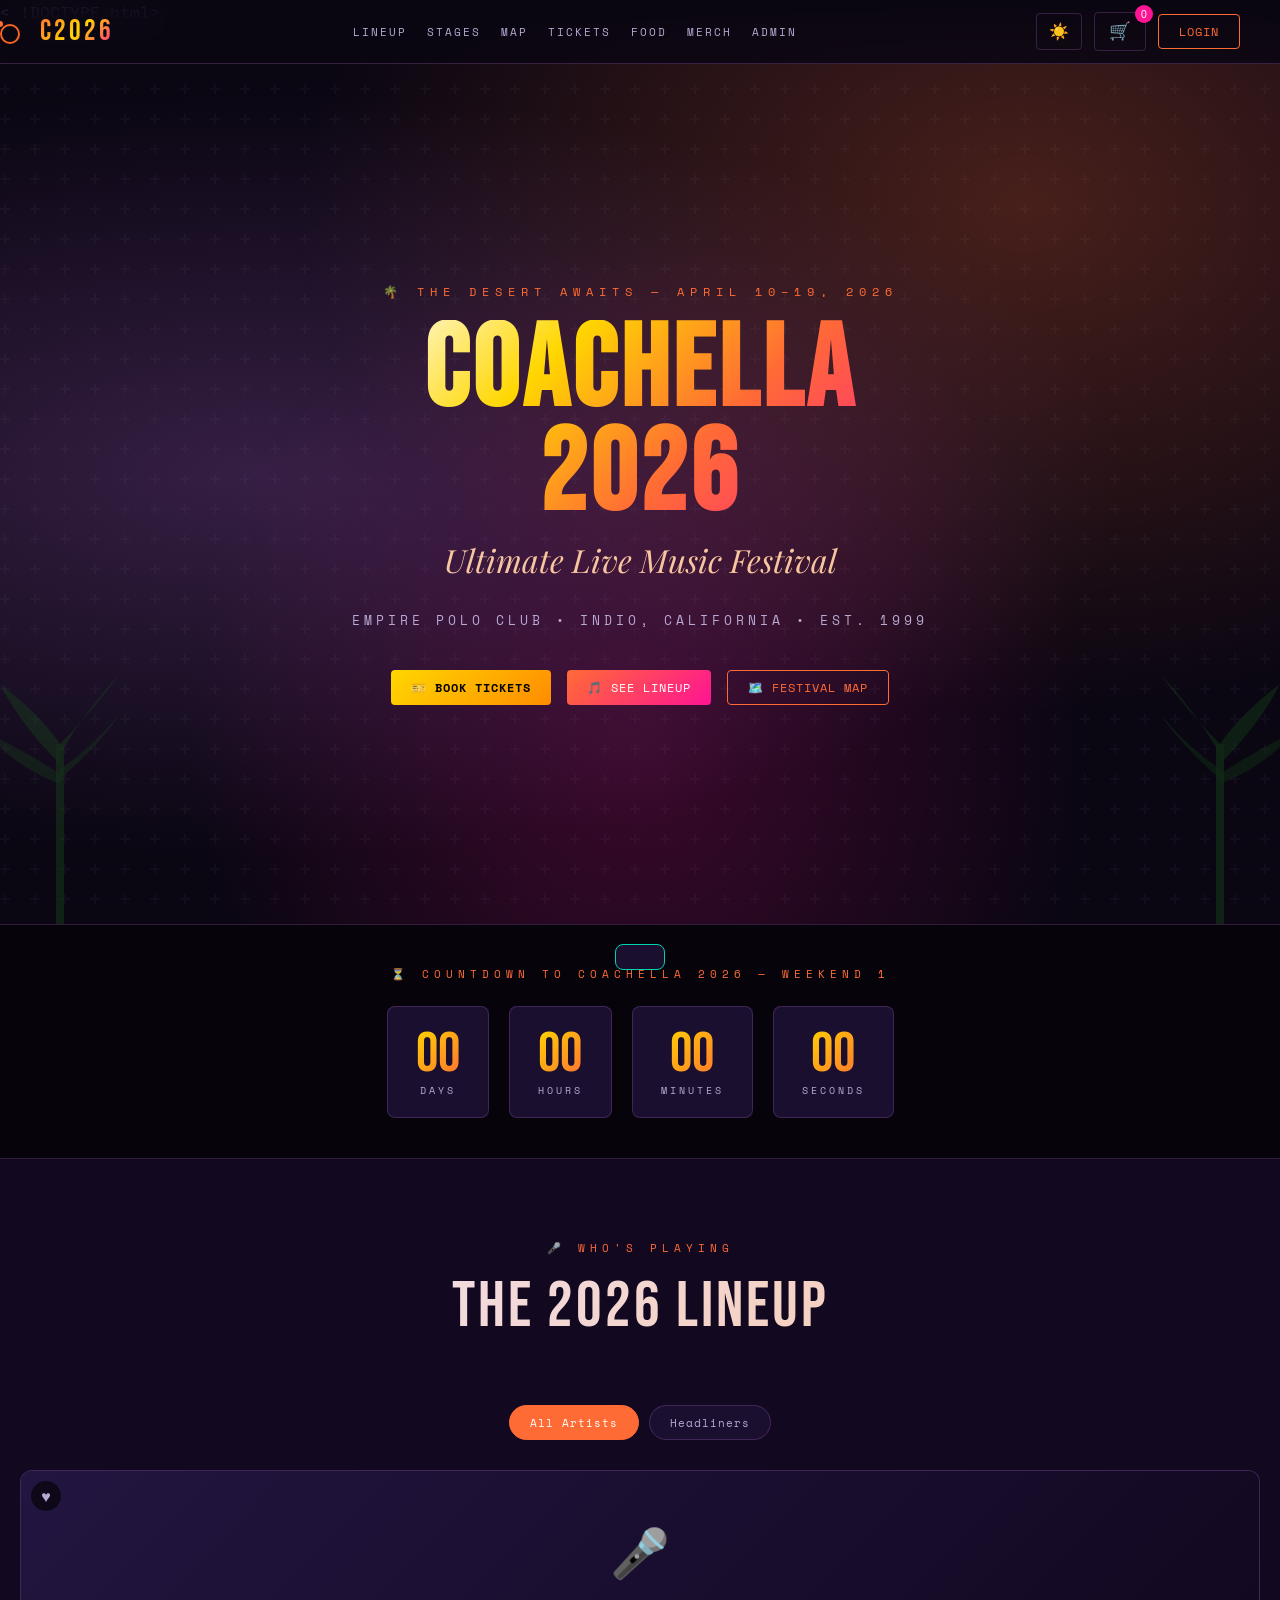
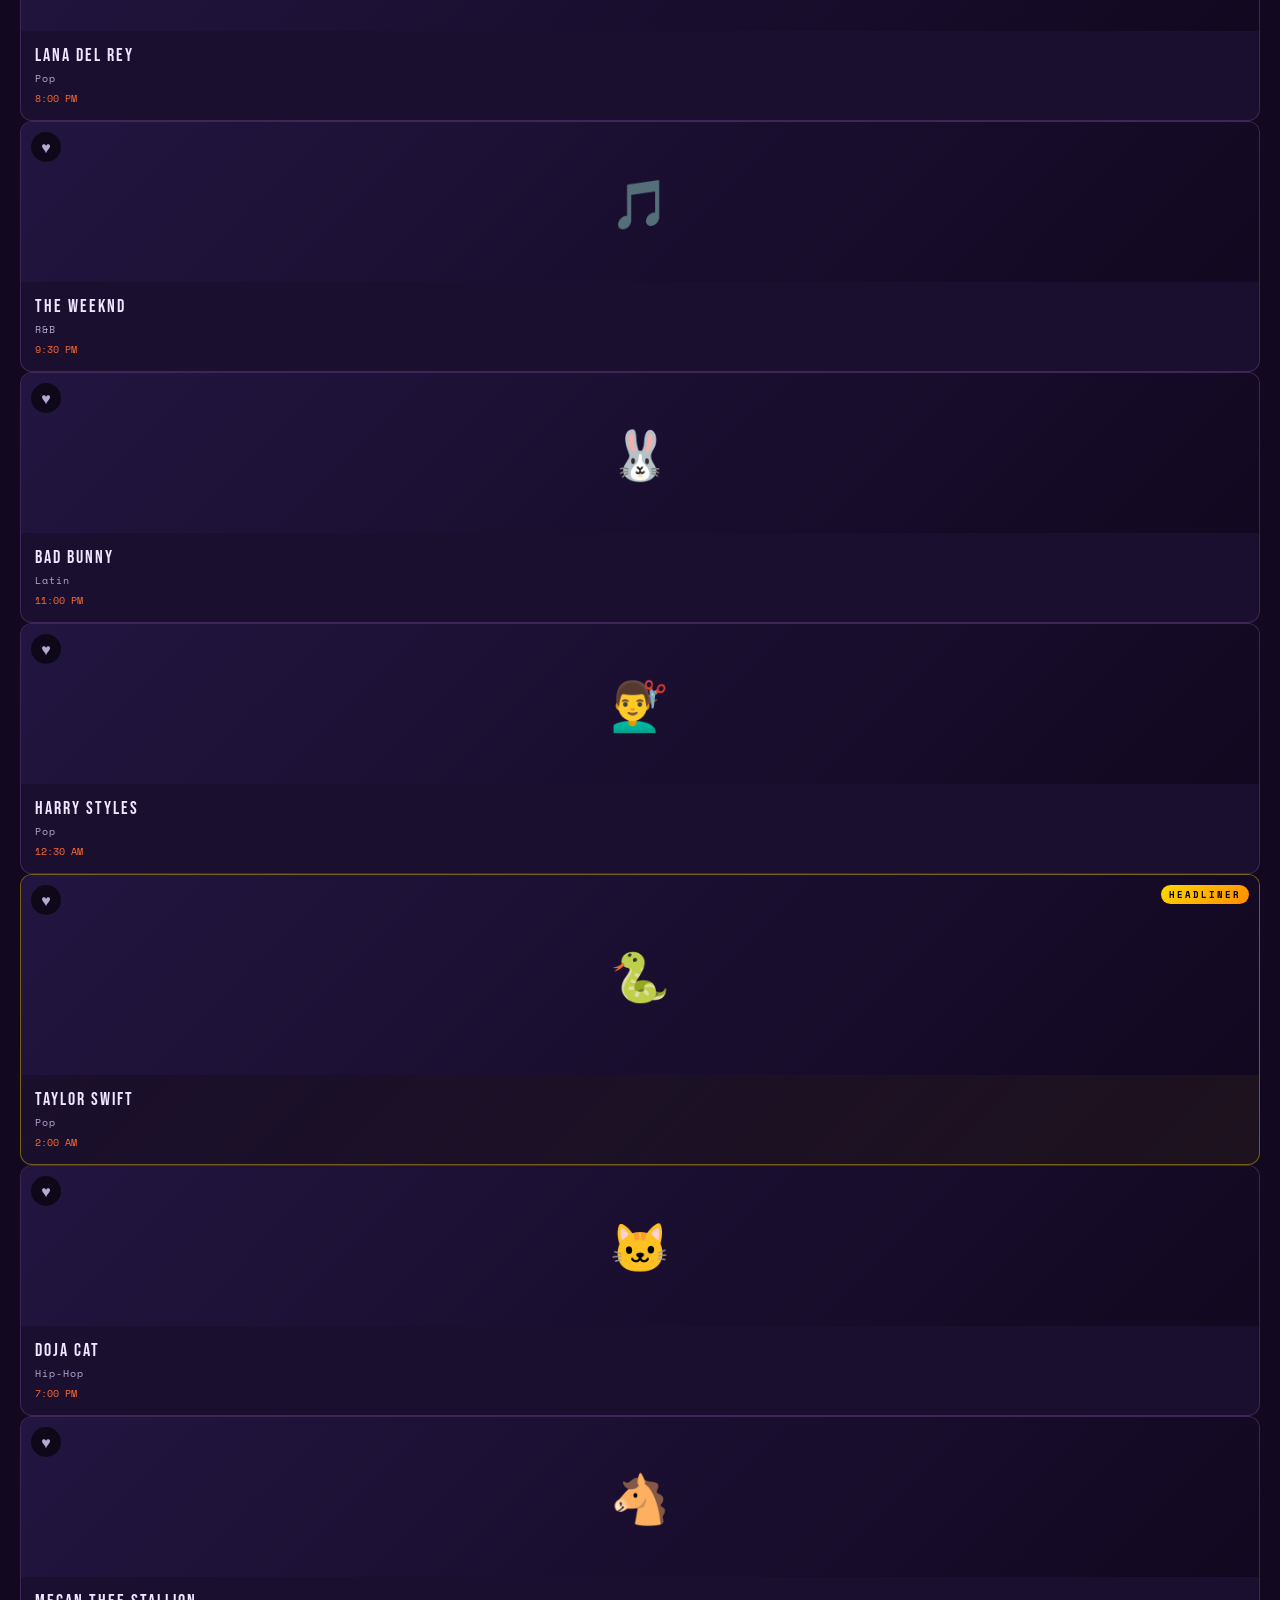
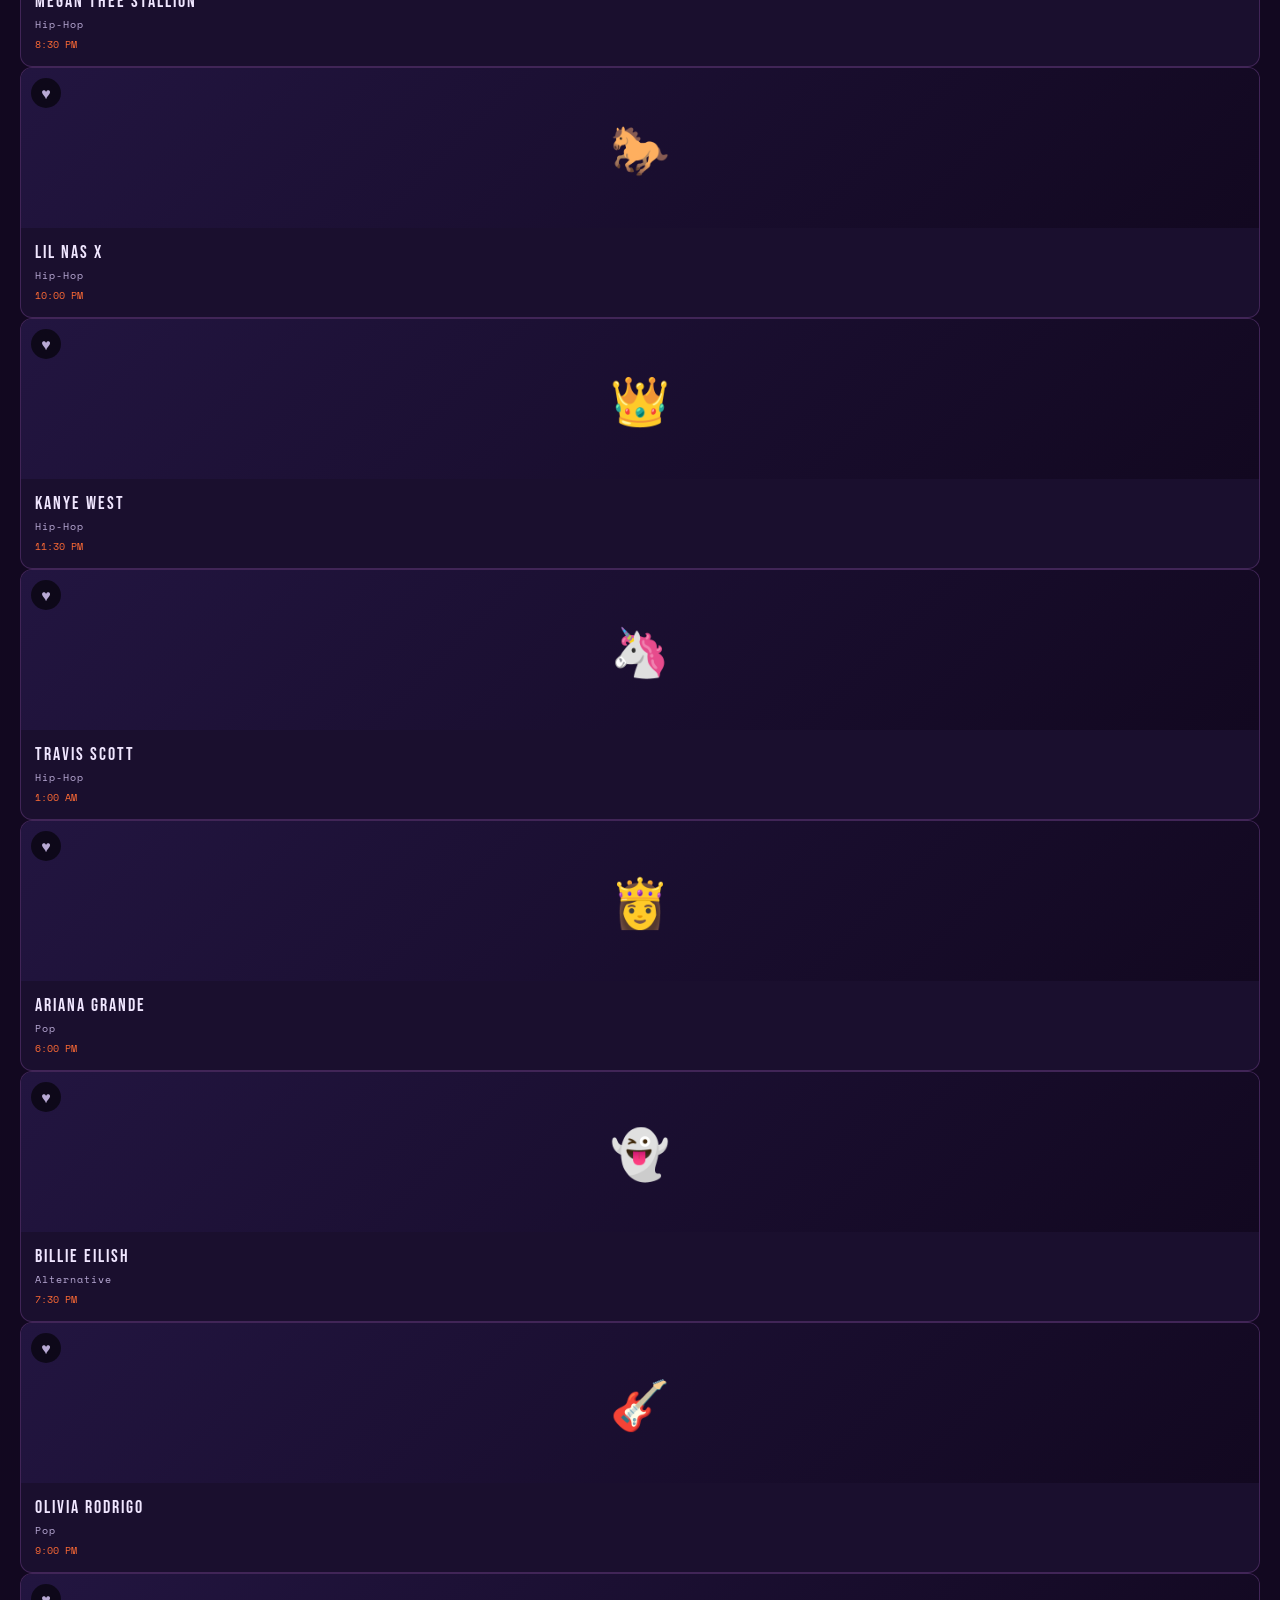
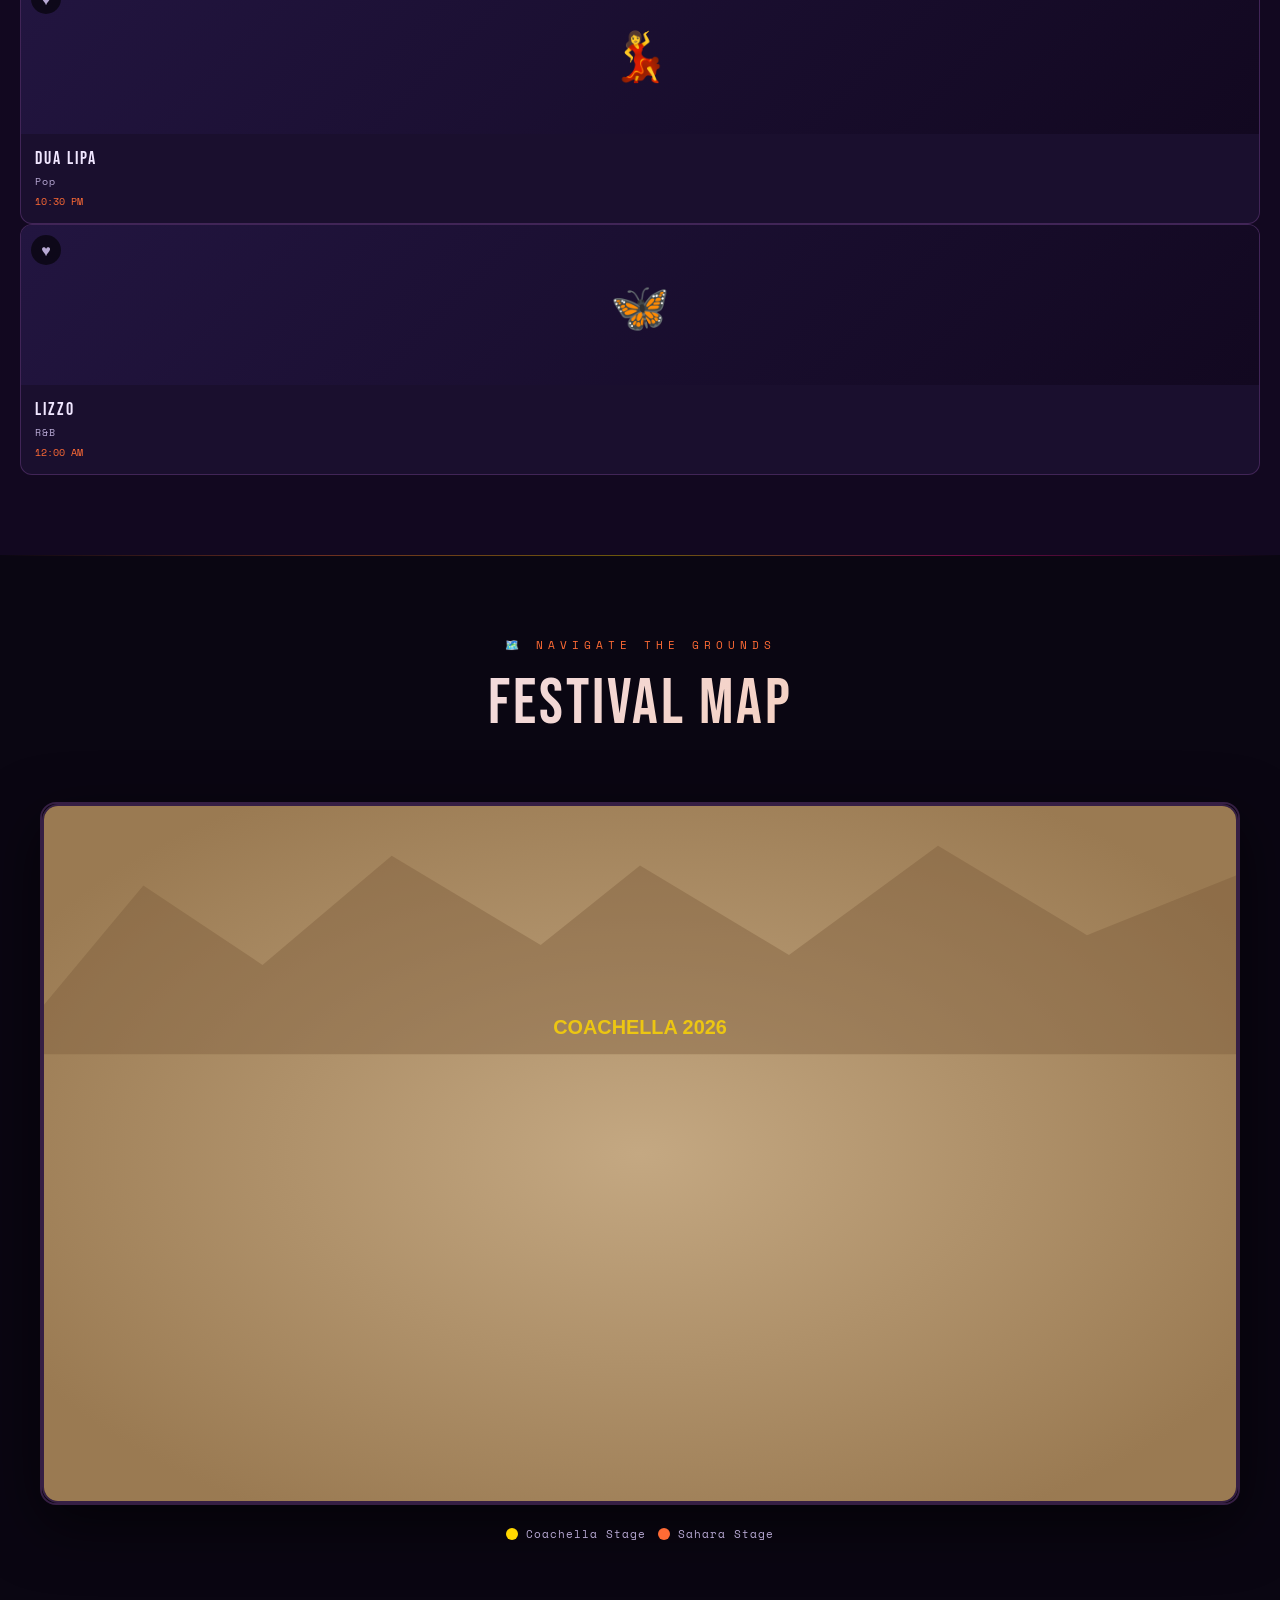
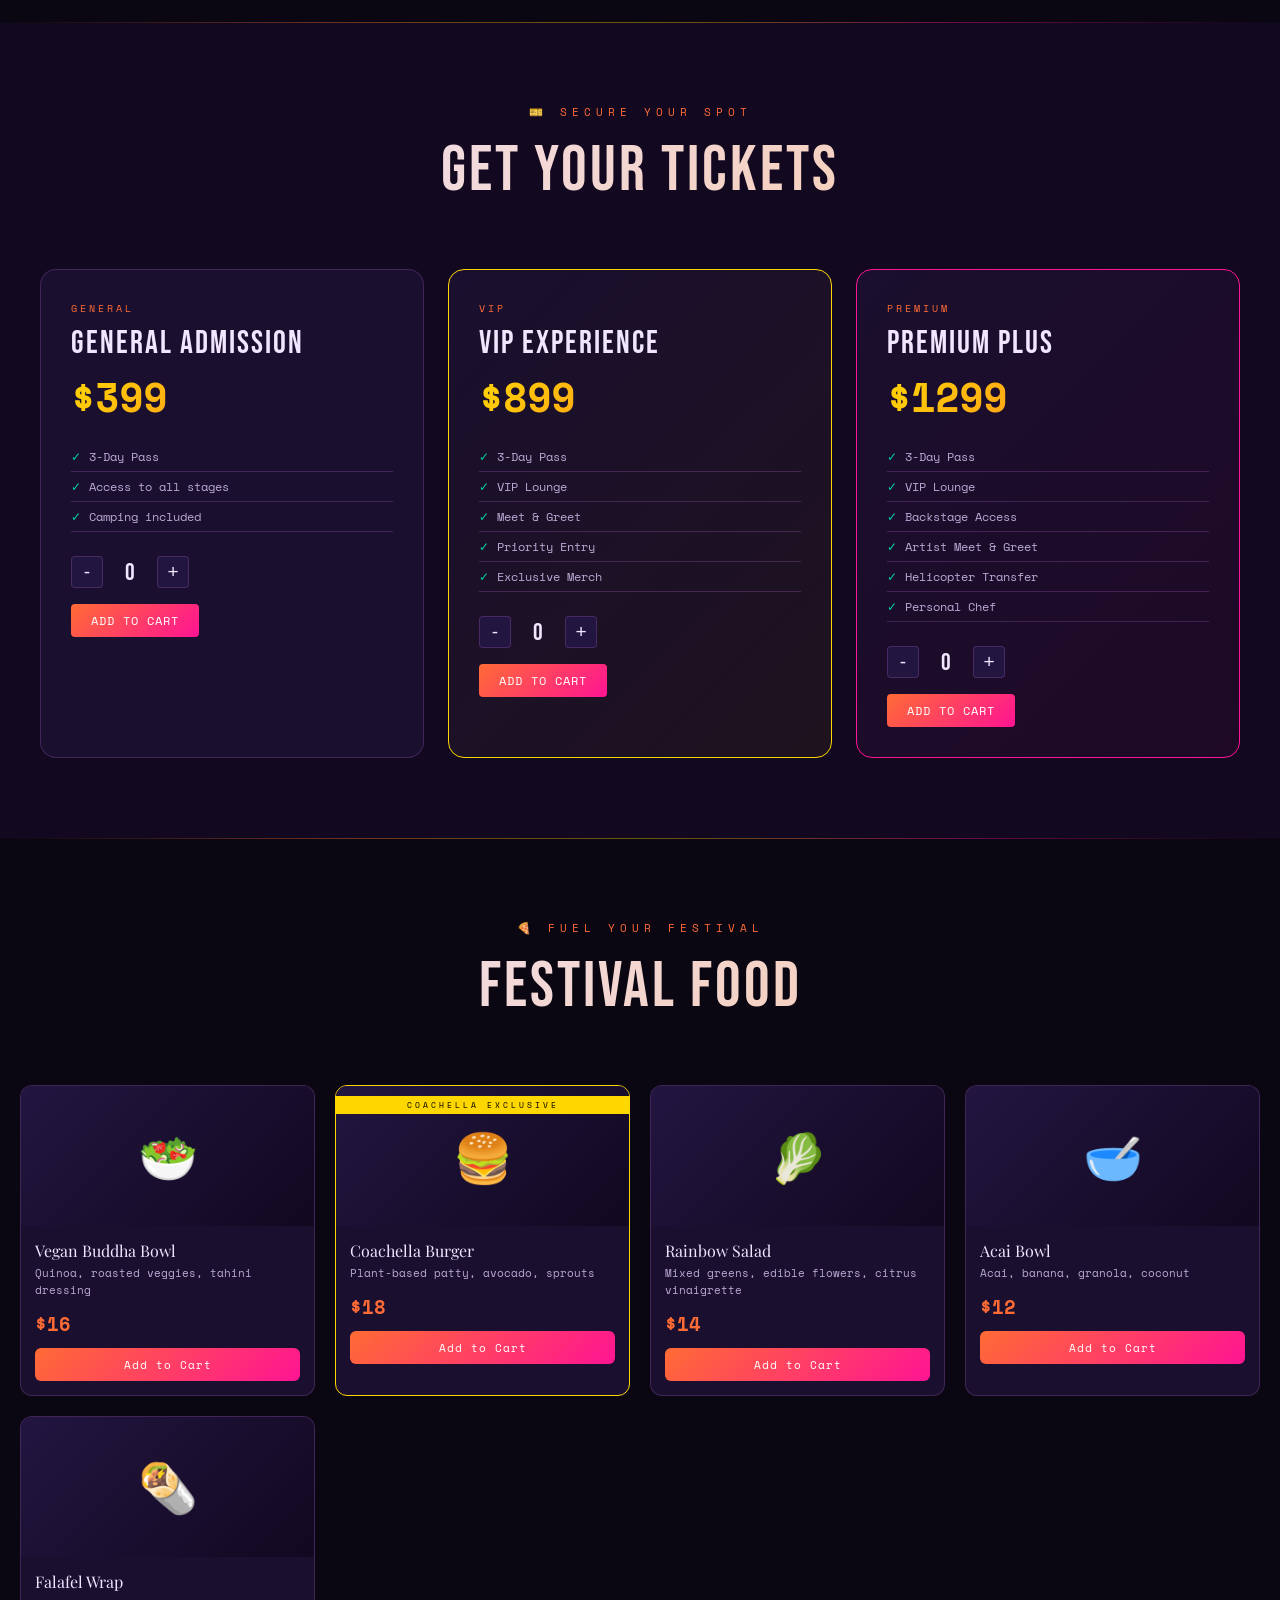
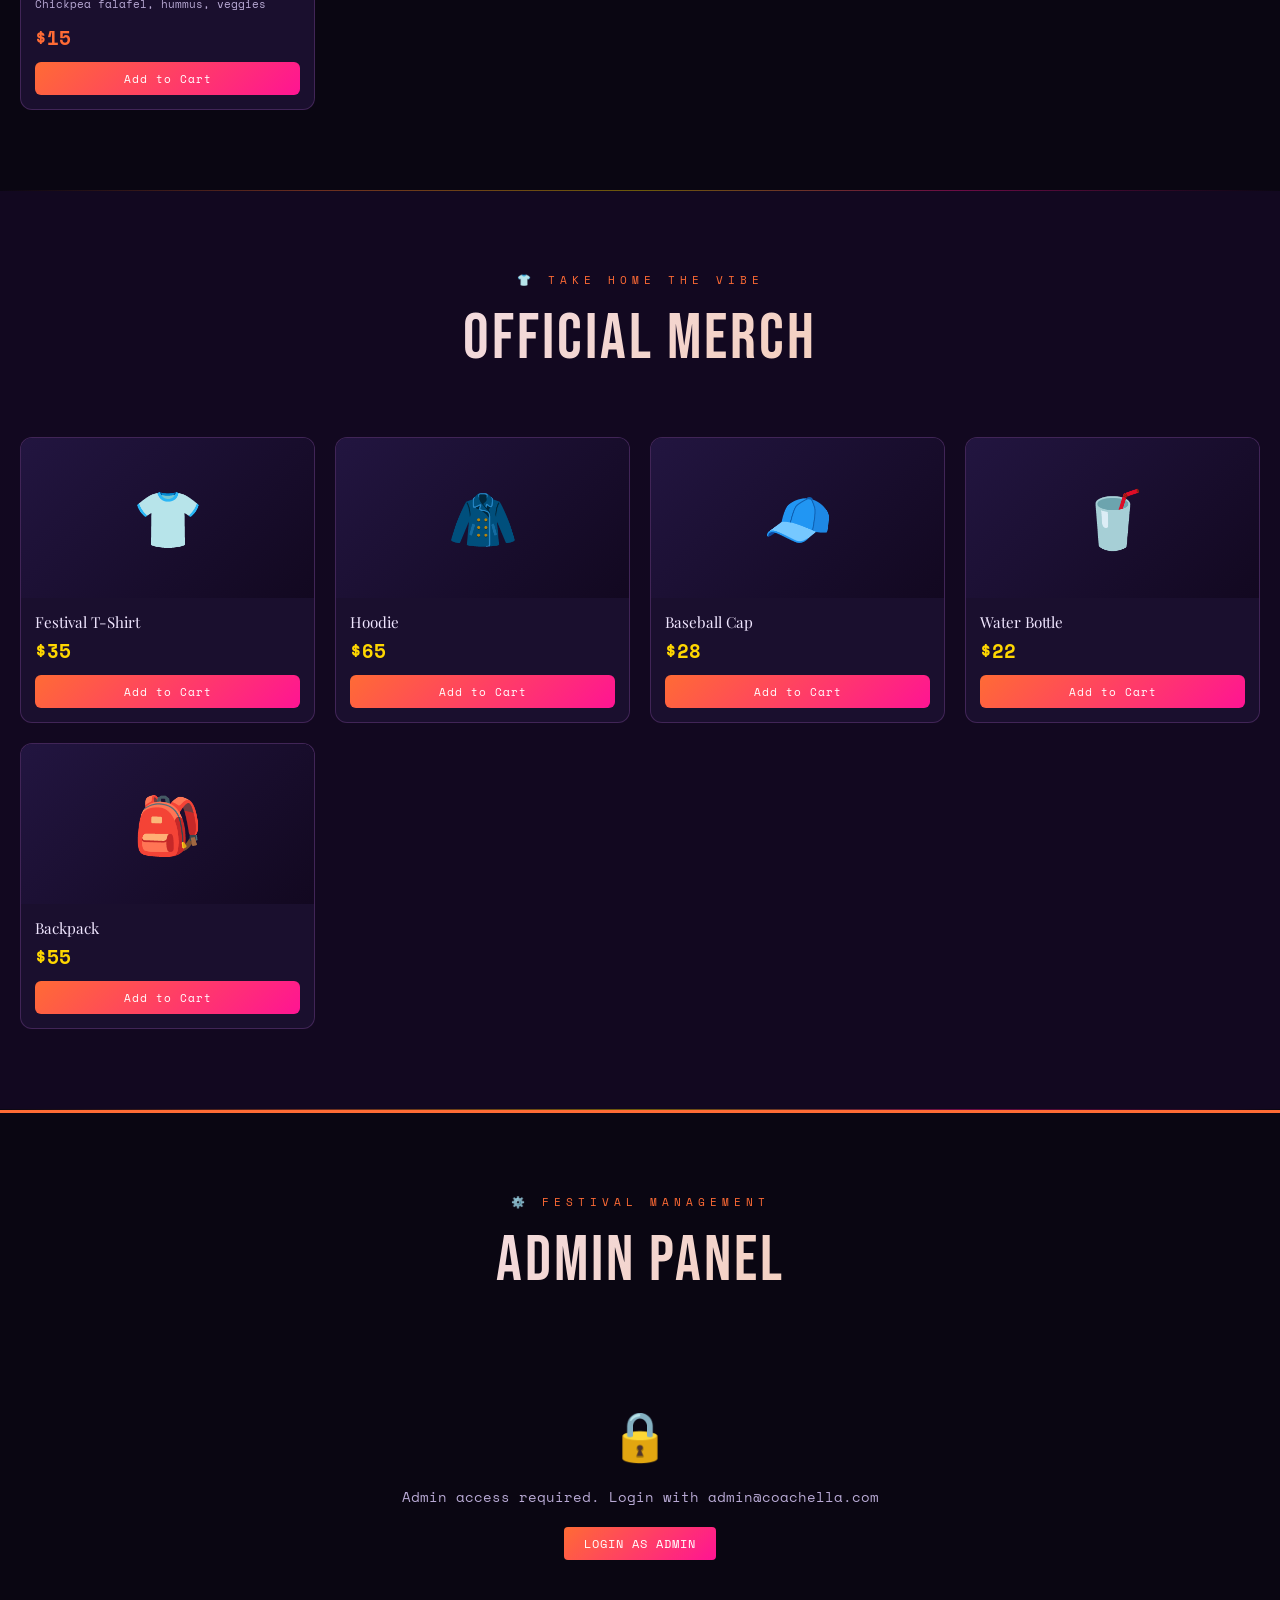
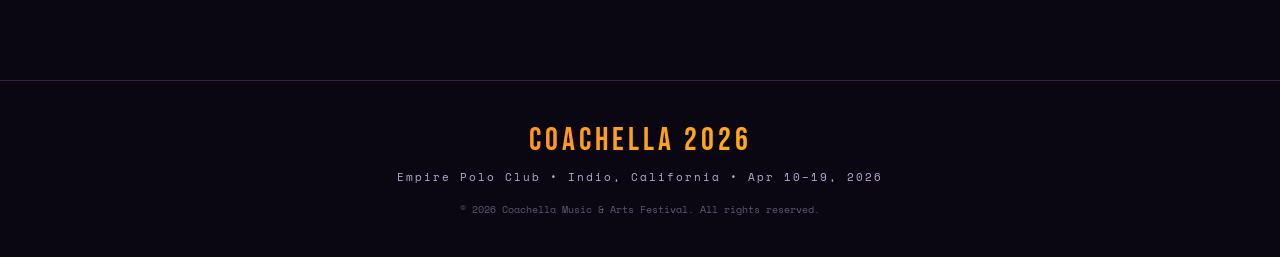
==== commit f7125cd1: "Update index.html" ====
--- a/index.html
+++ b/index.html
@@ -1,11 +1,762 @@
-<!DOCTYPE html>
+< !DOCTYPE html>
 <html lang="en" data-theme="dark">
 <head>
 <meta charset="UTF-8">
 <meta name="viewport" content="width=device-width, initial-scale=1.0">
 <title>Coachella 2026 Ultimate Live Music Festival</title>
 <link href="https://fonts.googleapis.com/css2?family=Bebas+Neue&family=Playfair+Display:ital,wght@0,400;0,700;1,400&family=Space+Mono:ital,wght@0,400;0,700;1,400&family=Abril+Fatface&display=swap" rel="stylesheet">
-<link rel="stylesheet" href="styles.css">
+<style>
+:root {
+  --bg: #0a0612;
+  --bg2: #120820;
+  --card: #1a0f2e;
+  --card2: #221540;
+  --accent: #ff6b35;
+  --accent2: #f7c59f;
+  --gold: #ffd700;
+  --pink: #ff1493;
+  --purple: #9b59b6;
+  --teal: #00d4aa;
+  --text: #f0e6ff;
+  --text2: #b8a9d4;
+  --border: rgba(155,89,182,0.3);
+  --glow: rgba(255,107,53,0.4);
+  --headliner-glow: rgba(255,215,0,0.5);
+}
+[data-theme="light"] {
+  --bg: #fff5f0;
+  --bg2: #ffe8d6;
+  --card: #ffffff;
+  --card2: #fdf0e8;
+  --text: #1a0a2e;
+  --text2: #4a2f6e;
+  --border: rgba(155,89,182,0.2);
+  --glow: rgba(255,107,53,0.2);
+}
+*{margin:0;padding:0;box-sizing:border-box;}
+html{scroll-behavior:smooth;}
+body{
+  font-family:'Space Mono',monospace;
+  background:var(--bg);
+  color:var(--text);
+  overflow-x:hidden;
+  cursor:none;
+}
+/* CUSTOM CURSOR */
+.cursor{
+  position:fixed;width:20px;height:20px;
+  border:2px solid var(--accent);border-radius:50%;
+  pointer-events:none;z-index:99999;
+  transition:transform 0.15s ease,border-color 0.3s;
+  mix-blend-mode:difference;
+}
+.cursor-dot{
+  position:fixed;width:6px;height:6px;
+  background:var(--accent);border-radius:50%;
+  pointer-events:none;z-index:99999;
+  transform:translate(-50%,-50%);
+}
+/* FIREWORKS CANVAS */
+#fireworks-canvas{
+  position:fixed;top:0;left:0;width:100%;height:100%;
+  pointer-events:none;z-index:1;
+}
+/* NAV */
+nav{
+  position:fixed;top:0;left:0;right:0;z-index:1000;
+  display:flex;align-items:center;justify-content:space-between;
+  padding:12px 40px;
+  background:rgba(10,6,18,0.85);
+  backdrop-filter:blur(20px);
+  border-bottom:1px solid var(--border);
+}
+.nav-logo{
+  font-family:'Bebas Neue',sans-serif;
+  font-size:1.8rem;letter-spacing:3px;
+  background:linear-gradient(135deg,var(--accent),var(--gold),var(--pink));
+  -webkit-background-clip:text;-webkit-text-fill-color:transparent;
+  background-clip:text;
+}
+.nav-links{display:flex;gap:20px;align-items:center;}
+.nav-links a{
+  color:var(--text2);text-decoration:none;
+  font-size:0.7rem;letter-spacing:2px;text-transform:uppercase;
+  transition:color 0.3s;
+}
+.nav-links a:hover{color:var(--accent);}
+.nav-actions{display:flex;gap:12px;align-items:center;}
+.btn{
+  padding:8px 20px;border:none;border-radius:4px;
+  font-family:'Space Mono',monospace;font-size:0.75rem;
+  letter-spacing:1px;cursor:pointer;transition:all 0.3s;
+  text-transform:uppercase;
+}
+.btn-primary{
+  background:linear-gradient(135deg,var(--accent),var(--pink));
+  color:#fff;
+}
+.btn-primary:hover{transform:translateY(-2px);box-shadow:0 8px 25px var(--glow);}
+.btn-outline{
+  background:transparent;color:var(--accent);
+  border:1px solid var(--accent);
+}
+.btn-outline:hover{background:var(--accent);color:#fff;}
+.btn-gold{
+  background:linear-gradient(135deg,var(--gold),#ff8c00);color:#000;font-weight:700;
+}
+.btn-gold:hover{transform:translateY(-2px);box-shadow:0 8px 25px var(--headliner-glow);}
+.theme-toggle{
+  background:none;border:1px solid var(--border);
+  color:var(--text);padding:8px 12px;border-radius:4px;
+  cursor:pointer;font-size:1rem;
+}
+.cart-btn{
+  position:relative;background:none;border:1px solid var(--border);
+  color:var(--text);padding:8px 14px;border-radius:4px;
+  cursor:pointer;font-size:1.1rem;
+}
+.cart-badge{
+  position:absolute;top:-8px;right:-8px;
+  background:var(--pink);color:#fff;
+  border-radius:50%;width:18px;height:18px;
+  font-size:0.65rem;display:flex;align-items:center;justify-content:center;
+}
+/* HERO */
+.hero{
+  min-height:100vh;display:flex;flex-direction:column;
+  align-items:center;justify-content:center;
+  position:relative;overflow:hidden;z-index:2;
+  padding:100px 20px 60px;
+}
+.hero-bg{
+  position:absolute;inset:0;
+  background:radial-gradient(ellipse at 20% 50%,rgba(155,89,182,0.3) 0%,transparent 60%),
+             radial-gradient(ellipse at 80% 20%,rgba(255,107,53,0.25) 0%,transparent 50%),
+             radial-gradient(ellipse at 50% 80%,rgba(255,20,147,0.2) 0%,transparent 50%),
+             url("data:image/svg+xml,%3Csvg width='60' height='60' viewBox='0 0 60 60' xmlns='http://www.w3.org/2000/svg'%3E%3Cg fill='none' fill-rule='evenodd'%3E%3Cg fill='%239C92AC' fill-opacity='0.05'%3E%3Cpath d='M36 34v-4h-2v4h-4v2h4v4h2v-4h4v-2h-4zm0-30V0h-2v4h-4v2h4v4h2V6h4V4h-4zM6 34v-4H4v4H0v2h4v4h2v-4h4v-2H6zM6 4V0H4v4H0v2h4v4h2V6h4V4H6z'/%3E%3C/g%3E%3C/g%3E%3C/svg%3E"),
+             var(--bg);
+}
+.hero-palms{
+  position:absolute;bottom:0;left:0;right:0;height:40%;
+  background:linear-gradient(to top,rgba(10,6,18,0.9) 0%,transparent 100%);
+  z-index:1;
+}
+.hero-content{position:relative;z-index:2;text-align:center;}
+.hero-eyebrow{
+  font-size:0.75rem;letter-spacing:6px;color:var(--accent);
+  text-transform:uppercase;margin-bottom:20px;
+}
+.hero-title{
+  font-family:'Bebas Neue',sans-serif;
+  font-size:clamp(3rem,9vw,9rem);
+  line-height:0.9;
+  letter-spacing:4px;
+  background:linear-gradient(135deg,#fff 0%,var(--gold) 30%,var(--accent) 60%,var(--pink) 100%);
+  -webkit-background-clip:text;-webkit-text-fill-color:transparent;
+  background-clip:text;
+  text-shadow:none;
+  margin-bottom:10px;
+}
+.hero-subtitle{
+  font-family:'Playfair Display',serif;
+  font-size:clamp(1rem,2.5vw,2rem);
+  color:var(--accent2);font-style:italic;
+  margin-bottom:30px;
+}
+.hero-dates{
+  font-size:0.8rem;letter-spacing:4px;color:var(--text2);
+  text-transform:uppercase;margin-bottom:40px;
+}
+.hero-actions{display:flex;gap:16px;justify-content:center;flex-wrap:wrap;}
+/* COUNTDOWN */
+.countdown-section{
+  background:rgba(0,0,0,0.4);border-top:1px solid var(--border);
+  border-bottom:1px solid var(--border);padding:40px 20px;
+  position:relative;z-index:2;
+}
+.countdown-inner{
+  max-width:800px;margin:0 auto;text-align:center;
+}
+.countdown-label{
+  font-size:0.7rem;letter-spacing:5px;color:var(--accent);
+  text-transform:uppercase;margin-bottom:24px;
+}
+.countdown-grid{
+  display:flex;gap:20px;justify-content:center;flex-wrap:wrap;
+}
+.countdown-unit{
+  background:var(--card);border:1px solid var(--border);
+  border-radius:8px;padding:20px 28px;min-width:100px;
+}
+.countdown-num{
+  font-family:'Bebas Neue',sans-serif;font-size:3.5rem;
+  background:linear-gradient(135deg,var(--gold),var(--accent));
+  -webkit-background-clip:text;-webkit-text-fill-color:transparent;
+  background-clip:text;line-height:1;
+}
+.countdown-unit-label{
+  font-size:0.6rem;letter-spacing:3px;color:var(--text2);text-transform:uppercase;
+}
+/* SECTION STYLES */
+section{position:relative;z-index:2;padding:80px 20px;}
+.section-header{text-align:center;margin-bottom:60px;}
+.section-eyebrow{
+  font-size:0.7rem;letter-spacing:5px;color:var(--accent);
+  text-transform:uppercase;margin-bottom:12px;
+}
+.section-title{
+  font-family:'Bebas Neue',sans-serif;
+  font-size:clamp(2.5rem,5vw,4.5rem);letter-spacing:3px;
+  background:linear-gradient(135deg,var(--text),var(--accent2));
+  -webkit-background-clip:text;-webkit-text-fill-color:transparent;
+  background-clip:text;
+}
+.container{max-width:1400px;margin:0 auto;}
+/* LINEUP */
+.lineup-section{background:var(--bg2);}
+.stage-block{margin-bottom:60px;}
+.stage-name{
+  font-family:'Bebas Neue',sans-serif;font-size:2rem;
+  letter-spacing:4px;border-left:4px solid var(--accent);
+  padding-left:16px;margin-bottom:30px;color:var(--accent2);
+}
+.stage-name.headliner-stage{
+  border-color:var(--gold);color:var(--gold);
+  text-shadow:0 0 20px var(--headliner-glow);
+}
+.artists-grid{
+  display:grid;
+  grid-template-columns:repeat(auto-fill,minmax(180px,1fr));
+  gap:20px;
+}
+.artist-card{
+  background:var(--card);border:1px solid var(--border);
+  border-radius:12px;overflow:hidden;cursor:pointer;
+  transition:all 0.3s;position:relative;
+}
+.artist-card:hover{
+  transform:translateY(-6px);
+  border-color:var(--accent);
+  box-shadow:0 12px 40px rgba(255,107,53,0.3);
+}
+.artist-card.headliner{
+  border-color:rgba(255,215,0,0.4);
+  background:linear-gradient(135deg,var(--card),rgba(255,215,0,0.05));
+}
+.artist-card.headliner:hover{
+  border-color:var(--gold);
+  box-shadow:0 12px 40px var(--headliner-glow);
+}
+.artist-card.favorited{border-color:var(--pink) !important;}
+.artist-img{
+  width:100%;height:160px;object-fit:cover;
+  background:linear-gradient(135deg,var(--card2),var(--bg2));
+  display:flex;align-items:center;justify-content:center;
+  font-size:3rem;
+}
+.artist-img img{width:100%;height:100%;object-fit:cover;object-position:top;}
+.headliner-badge{
+  position:absolute;top:10px;right:10px;
+  background:linear-gradient(135deg,var(--gold),#ff8c00);
+  color:#000;font-size:0.55rem;letter-spacing:2px;
+  padding:3px 8px;border-radius:20px;font-weight:700;
+  text-transform:uppercase;
+}
+.artist-info{padding:14px;}
+.artist-name{
+  font-family:'Bebas Neue',sans-serif;font-size:1.1rem;
+  letter-spacing:2px;color:var(--text);margin-bottom:4px;
+}
+.artist-genre{font-size:0.65rem;color:var(--text2);letter-spacing:1px;}
+.artist-time{font-size:0.65rem;color:var(--accent);margin-top:4px;}
+.fav-btn{
+  position:absolute;top:10px;left:10px;
+  background:rgba(0,0,0,0.6);border:none;
+  color:var(--text2);font-size:1rem;width:30px;height:30px;
+  border-radius:50%;cursor:pointer;display:flex;
+  align-items:center;justify-content:center;transition:all 0.3s;
+}
+.fav-btn.active{color:var(--pink);background:rgba(255,20,147,0.2);}
+/* MAP */
+.map-section{background:var(--bg);}
+#coachella-map{
+  width:100%;max-width:1200px;margin:0 auto;
+  border-radius:16px;overflow:hidden;
+  border:2px solid var(--border);
+  box-shadow:0 20px 60px rgba(0,0,0,0.5);
+}
+/* TICKETS */
+.tickets-section{background:var(--bg2);}
+.tickets-grid{
+  display:grid;
+  grid-template-columns:repeat(auto-fill,minmax(300px,1fr));
+  gap:24px;max-width:1200px;margin:0 auto;
+}
+.ticket-card{
+  background:var(--card);border:1px solid var(--border);
+  border-radius:16px;padding:30px;position:relative;overflow:hidden;
+  transition:all 0.3s;
+}
+.ticket-card:hover{
+  transform:translateY(-4px);
+  box-shadow:0 16px 40px rgba(155,89,182,0.3);
+}
+.ticket-card.vip{
+  border-color:var(--gold);
+  background:linear-gradient(135deg,var(--card),rgba(255,215,0,0.05));
+}
+.ticket-card.premium{
+  border-color:var(--pink);
+  background:linear-gradient(135deg,var(--card),rgba(255,20,147,0.05));
+}
+.ticket-tier{
+  font-size:0.65rem;letter-spacing:3px;color:var(--accent);
+  text-transform:uppercase;margin-bottom:8px;
+}
+.ticket-name{
+  font-family:'Bebas Neue',sans-serif;font-size:2rem;
+  letter-spacing:2px;margin-bottom:4px;
+}
+.ticket-price{
+  font-size:2.5rem;font-weight:700;
+  background:linear-gradient(135deg,var(--gold),var(--accent));
+  -webkit-background-clip:text;-webkit-text-fill-color:transparent;
+  background-clip:text;margin-bottom:16px;
+}
+.ticket-perks{list-style:none;margin-bottom:24px;}
+.ticket-perks li{
+  font-size:0.75rem;color:var(--text2);
+  padding:6px 0;border-bottom:1px solid var(--border);
+  display:flex;gap:8px;
+}
+.ticket-perks li::before{content:'✓';color:var(--teal);}
+.qty-control{
+  display:flex;align-items:center;gap:12px;margin-bottom:16px;
+}
+.qty-btn{
+  background:var(--card2);border:1px solid var(--border);
+  color:var(--text);width:32px;height:32px;border-radius:4px;
+  cursor:pointer;font-size:1.2rem;display:flex;align-items:center;
+  justify-content:center;transition:all 0.2s;
+}
+.qty-btn:hover{background:var(--accent);border-color:var(--accent);}
+.qty-display{
+  font-family:'Bebas Neue',sans-serif;font-size:1.5rem;
+  min-width:30px;text-align:center;
+}
+/* FOOD */
+.food-section{background:var(--bg);}
+.food-grid{
+  display:grid;
+  grid-template-columns:repeat(auto-fill,minmax(240px,1fr));
+  gap:20px;max-width:1400px;margin:0 auto;
+}
+.food-card{
+  background:var(--card);border:1px solid var(--border);
+  border-radius:12px;overflow:hidden;transition:all 0.3s;cursor:pointer;
+}
+.food-card:hover{
+  transform:translateY(-4px);
+  box-shadow:0 12px 30px rgba(255,107,53,0.25);
+}
+.food-card.exclusive{
+  border-color:var(--gold);
+  position:relative;
+}
+.food-card.exclusive::before{
+  content:'COACHELLA EXCLUSIVE';
+  position:absolute;top:10px;left:0;right:0;
+  text-align:center;font-size:0.5rem;letter-spacing:3px;
+  background:var(--gold);color:#000;padding:3px;z-index:1;
+}
+.food-img{
+  height:140px;display:flex;align-items:center;
+  justify-content:center;font-size:3rem;
+  background:linear-gradient(135deg,var(--card2),var(--bg2));
+}
+.food-info{padding:14px;}
+.food-name{
+  font-family:'Playfair Display',serif;font-size:1rem;
+  margin-bottom:4px;color:var(--text);
+}
+.food-desc{font-size:0.7rem;color:var(--text2);margin-bottom:10px;line-height:1.5;}
+.food-price{
+  font-size:1.2rem;font-weight:700;color:var(--accent);
+}
+.food-footer{
+  display:flex;align-items:center;justify-content:space-between;
+  margin-top:10px;
+}
+.star-rating{display:flex;gap:3px;}
+.star{cursor:pointer;font-size:0.9rem;color:var(--text2);transition:color 0.2s;}
+.star.active,.star:hover{color:var(--gold);}
+.fav-food-btn{
+  background:none;border:none;cursor:pointer;
+  font-size:1.1rem;transition:all 0.3s;
+}
+.fav-food-btn.active{filter:drop-shadow(0 0 5px var(--pink));}
+.add-to-cart-btn{
+  width:100%;padding:8px;margin-top:10px;
+  background:linear-gradient(135deg,var(--accent),var(--pink));
+  border:none;color:#fff;border-radius:6px;
+  font-family:'Space Mono',monospace;font-size:0.7rem;
+  letter-spacing:1px;cursor:pointer;transition:all 0.3s;
+}
+.add-to-cart-btn:hover{opacity:0.9;transform:translateY(-1px);}
+/* MERCH */
+.merch-section{background:var(--bg2);}
+.merch-grid{
+  display:grid;
+  grid-template-columns:repeat(auto-fill,minmax(240px,1fr));
+  gap:20px;max-width:1400px;margin:0 auto;
+}
+.merch-card{
+  background:var(--card);border:1px solid var(--border);
+  border-radius:12px;overflow:hidden;transition:all 0.3s;cursor:pointer;
+  position:relative;
+}
+.merch-card.artist-collab{
+  border-color:var(--purple);
+}
+.merch-card.exclusive{border-color:var(--gold);}
+.merch-badge{
+  position:absolute;top:10px;left:10px;z-index:1;
+  font-size:0.55rem;letter-spacing:2px;padding:3px 8px;
+  border-radius:20px;text-transform:uppercase;font-weight:700;
+}
+.merch-badge.exclusive-badge{background:var(--gold);color:#000;}
+.merch-badge.collab-badge{background:var(--purple);color:#fff;}
+.merch-badge.headliner-badge{
+  background:linear-gradient(135deg,var(--gold),var(--accent));color:#000;
+}
+.merch-img{
+  height:160px;display:flex;align-items:center;
+  justify-content:center;font-size:3.5rem;
+  background:linear-gradient(135deg,var(--card2),var(--bg2));
+}
+.merch-info{padding:14px;}
+.merch-name{
+  font-family:'Playfair Display',serif;font-size:0.95rem;
+  margin-bottom:4px;color:var(--text);
+}
+.merch-artist{font-size:0.65rem;color:var(--accent);margin-bottom:6px;letter-spacing:1px;}
+.merch-price{font-size:1.2rem;font-weight:700;color:var(--gold);}
+/* ADMIN PANEL */
+.admin-section{
+  background:var(--bg);border-top:3px solid var(--accent);
+}
+.admin-panel{
+  max-width:1200px;margin:0 auto;
+}
+.admin-tabs{
+  display:flex;gap:0;margin-bottom:30px;
+  border-bottom:1px solid var(--border);
+}
+.admin-tab{
+  background:none;border:none;color:var(--text2);
+  font-family:'Space Mono',monospace;font-size:0.75rem;
+  letter-spacing:2px;padding:12px 24px;cursor:pointer;
+  text-transform:uppercase;transition:all 0.3s;
+  border-bottom:2px solid transparent;
+}
+.admin-tab.active{
+  color:var(--accent);border-bottom-color:var(--accent);
+}
+.admin-content{display:none;}
+.admin-content.active{display:block;}
+.admin-stats{
+  display:grid;
+  grid-template-columns:repeat(auto-fill,minmax(200px,1fr));
+  gap:16px;margin-bottom:30px;
+}
+.stat-card{
+  background:var(--card);border:1px solid var(--border);
+  border-radius:8px;padding:20px;
+}
+.stat-value{
+  font-family:'Bebas Neue',sans-serif;font-size:2.5rem;
+  background:linear-gradient(135deg,var(--accent),var(--gold));
+  -webkit-background-clip:text;-webkit-text-fill-color:transparent;
+  background-clip:text;
+}
+.stat-label{font-size:0.7rem;color:var(--text2);letter-spacing:2px;text-transform:uppercase;}
+.data-table{width:100%;border-collapse:collapse;font-size:0.75rem;}
+.data-table th{
+  background:var(--card2);color:var(--accent2);
+  padding:12px 16px;text-align:left;letter-spacing:2px;
+  text-transform:uppercase;border-bottom:1px solid var(--border);
+}
+.data-table td{
+  padding:12px 16px;border-bottom:1px solid var(--border);
+  color:var(--text2);
+}
+.data-table tr:hover td{background:var(--card2);}
+/* CART MODAL */
+.modal-overlay{
+  position:fixed;inset:0;background:rgba(0,0,0,0.8);
+  z-index:2000;display:none;align-items:flex-end;
+  justify-content:flex-end;padding:80px 20px 20px;
+}
+.modal-overlay.open{display:flex;}
+.cart-modal{
+  background:var(--card);border:1px solid var(--border);
+  border-radius:16px;width:100%;max-width:500px;
+  max-height:80vh;overflow-y:auto;
+  padding:30px;
+}
+.cart-title{
+  font-family:'Bebas Neue',sans-serif;font-size:2rem;
+  letter-spacing:3px;margin-bottom:20px;
+  border-bottom:1px solid var(--border);padding-bottom:16px;
+}
+.cart-item{
+  display:flex;align-items:center;gap:16px;
+  padding:12px 0;border-bottom:1px solid var(--border);
+}
+.cart-item-emoji{font-size:2rem;}
+.cart-item-info{flex:1;}
+.cart-item-name{font-size:0.85rem;color:var(--text);}
+.cart-item-price{font-size:0.75rem;color:var(--accent);}
+.cart-item-remove{
+  background:none;border:none;color:var(--text2);
+  cursor:pointer;font-size:1.2rem;
+}
+.cart-total{
+  margin-top:20px;padding-top:16px;
+  border-top:1px solid var(--border);
+}
+.cart-total-row{
+  display:flex;justify-content:space-between;
+  font-size:0.8rem;padding:4px 0;color:var(--text2);
+}
+.cart-total-final{
+  display:flex;justify-content:space-between;
+  font-size:1.2rem;font-weight:700;
+  color:var(--accent);margin-top:8px;padding-top:8px;
+  border-top:1px solid var(--border);
+}
+.cart-actions{display:flex;gap:12px;margin-top:20px;}
+/* LOGIN MODAL */
+.login-modal{
+  position:fixed;inset:0;background:rgba(0,0,0,0.9);
+  z-index:3000;display:none;align-items:center;justify-content:center;
+}
+.login-modal.open{display:flex;}
+.login-box{
+  background:var(--card);border:1px solid var(--border);
+  border-radius:20px;padding:50px 40px;width:100%;max-width:440px;
+  position:relative;
+}
+.login-title{
+  font-family:'Bebas Neue',sans-serif;font-size:2.5rem;
+  letter-spacing:3px;margin-bottom:8px;
+  background:linear-gradient(135deg,var(--accent),var(--gold));
+  -webkit-background-clip:text;-webkit-text-fill-color:transparent;
+  background-clip:text;text-align:center;
+}
+.login-sub{font-size:0.75rem;color:var(--text2);text-align:center;margin-bottom:30px;}
+.form-group{margin-bottom:20px;}
+.form-label{font-size:0.7rem;letter-spacing:2px;color:var(--text2);text-transform:uppercase;margin-bottom:8px;display:block;}
+.form-input{
+  width:100%;background:var(--bg);border:1px solid var(--border);
+  border-radius:8px;padding:12px 16px;color:var(--text);
+  font-family:'Space Mono',monospace;font-size:0.85rem;
+  transition:border-color 0.3s;outline:none;
+}
+.form-input:focus{border-color:var(--accent);}
+.login-tabs{
+  display:flex;margin-bottom:30px;border-bottom:1px solid var(--border);
+}
+.login-tab{
+  flex:1;background:none;border:none;color:var(--text2);
+  font-family:'Space Mono',monospace;font-size:0.75rem;
+  padding:10px;cursor:pointer;border-bottom:2px solid transparent;
+  text-transform:uppercase;letter-spacing:2px;
+}
+.login-tab.active{color:var(--accent);border-bottom-color:var(--accent);}
+.close-btn{
+  position:absolute;top:16px;right:16px;
+  background:none;border:none;color:var(--text2);
+  font-size:1.5rem;cursor:pointer;
+}
+/* CHECKOUT SUCCESS */
+.success-modal{
+  position:fixed;inset:0;background:rgba(0,0,0,0.9);
+  z-index:3000;display:none;align-items:center;justify-content:center;
+}
+.success-modal.open{display:flex;}
+.success-box{
+  background:var(--card);border:1px solid var(--teal);
+  border-radius:20px;padding:50px;text-align:center;
+  max-width:500px;width:90%;
+}
+.success-icon{font-size:4rem;margin-bottom:20px;}
+.success-title{
+  font-family:'Bebas Neue',sans-serif;font-size:2.5rem;
+  letter-spacing:3px;color:var(--teal);margin-bottom:12px;
+}
+/* PALM TREE SVG DECO */
+.palm-deco{
+  position:absolute;bottom:0;width:120px;opacity:0.4;
+  pointer-events:none;
+}
+.palm-left{left:0;}
+.palm-right{right:0;transform:scaleX(-1);}
+/* SECTION DIVIDER */
+.section-divider{
+  height:1px;background:linear-gradient(90deg,transparent,var(--accent),var(--gold),var(--pink),transparent);
+  margin:0;opacity:0.4;
+}
+/* FOOTER */
+footer{
+  background:var(--bg);border-top:1px solid var(--border);
+  padding:40px 20px;text-align:center;position:relative;z-index:2;
+}
+.footer-logo{
+  font-family:'Bebas Neue',sans-serif;font-size:2rem;letter-spacing:4px;
+  background:linear-gradient(135deg,var(--accent),var(--gold));
+  -webkit-background-clip:text;-webkit-text-fill-color:transparent;
+  background-clip:text;margin-bottom:8px;
+}
+.footer-text{font-size:0.7rem;color:var(--text2);letter-spacing:2px;}
+/* TABS */
+.filter-tabs{
+  display:flex;gap:10px;flex-wrap:wrap;justify-content:center;margin-bottom:30px;
+}
+.filter-tab{
+  background:var(--card);border:1px solid var(--border);
+  color:var(--text2);padding:8px 20px;border-radius:20px;
+  font-family:'Space Mono',monospace;font-size:0.7rem;
+  letter-spacing:1px;cursor:pointer;transition:all 0.3s;
+}
+.filter-tab.active{
+  background:var(--accent);border-color:var(--accent);color:#fff;
+}
+/* TOAST */
+.toast{
+  position:fixed;bottom:30px;left:50%;transform:translateX(-50%) translateY(100px);
+  background:var(--card);border:1px solid var(--teal);
+  border-radius:8px;padding:12px 24px;font-size:0.8rem;
+  color:var(--teal);z-index:5000;transition:transform 0.4s;
+  white-space:nowrap;
+}
+.toast.show{transform:translateX(-50%) translateY(0);}
+/* NOTIFICATION */
+.user-bar{
+  background:linear-gradient(135deg,var(--accent),var(--pink));
+  text-align:center;font-size:0.75rem;letter-spacing:2px;
+  padding:8px;color:#fff;position:relative;z-index:2;
+}
+/* SCROLLBAR */
+::-webkit-scrollbar{width:6px;}
+::-webkit-scrollbar-track{background:var(--bg);}
+::-webkit-scrollbar-thumb{background:var(--purple);border-radius:3px;}
+/* REVIEW SECTION */
+.review-section{
+  max-width:600px;margin:20px auto 0;
+  padding:16px;background:var(--bg2);border-radius:8px;
+  display:none;
+}
+.review-section.open{display:block;}
+.review-textarea{
+  width:100%;background:var(--bg);border:1px solid var(--border);
+  border-radius:6px;padding:10px;color:var(--text);
+  font-family:'Space Mono',monospace;font-size:0.75rem;
+  resize:none;height:80px;margin-top:10px;
+}
+/* CHECKOUT FORM */
+.checkout-form .form-row{display:grid;grid-template-columns:1fr 1fr;gap:12px;}
+/* ANIMATE IN */
+@keyframes fadeInUp{
+  from{opacity:0;transform:translateY(30px);}
+  to{opacity:1;transform:translateY(0);}
+}
+.fade-in{animation:fadeInUp 0.6s ease forwards;}
+@keyframes pulse{
+  0%,100%{opacity:1;}50%{opacity:0.6;}
+}
+.pulse{animation:pulse 2s infinite;}
+/* MOBILE */
+@media(max-width:768px){
+  nav{padding:12px 16px;}
+  .nav-links{display:none;}
+  .hero-title{font-size:clamp(2.5rem,12vw,5rem);}
+  .artists-grid{grid-template-columns:repeat(auto-fill,minmax(140px,1fr));}
+}
+/* Headliner special card */
+.artist-card.headliner .artist-img{height:200px;}
+.stage-headliner-grid{
+  display:grid;
+  grid-template-columns:repeat(auto-fill,minmax(220px,1fr));
+  gap:24px;
+}
+/* Map styles */
+.map-container{
+  position:relative;width:100%;max-width:1200px;margin:0 auto;
+}
+.map-svg-wrapper{
+  border-radius:16px;overflow:hidden;border:2px solid var(--border);
+  box-shadow:0 20px 60px rgba(0,0,0,0.6);
+}
+.map-legend{
+  display:flex;flex-wrap:wrap;gap:12px;
+  justify-content:center;margin-top:20px;
+}
+.legend-item{
+  display:flex;align-items:center;gap:8px;
+  font-size:0.7rem;color:var(--text2);letter-spacing:1px;
+}
+.legend-dot{width:12px;height:12px;border-radius:50%;}
+/* Favorites bar */
+.favorites-bar{
+  background:var(--card);border:1px solid var(--border);
+  border-radius:12px;padding:20px;margin-bottom:30px;
+  display:none;
+}
+.favorites-bar.has-items{display:block;}
+.favorites-bar-title{
+  font-size:0.7rem;letter-spacing:3px;color:var(--accent);
+  text-transform:uppercase;margin-bottom:12px;
+}
+.fav-chips{display:flex;flex-wrap:wrap;gap:8px;}
+.fav-chip{
+  background:var(--card2);border:1px solid var(--pink);
+  color:var(--pink);font-size:0.65rem;padding:4px 12px;
+  border-radius:20px;letter-spacing:1px;
+  display:flex;align-items:center;gap:6px;
+}
+.chip-remove{background:none;border:none;color:var(--pink);cursor:pointer;font-size:0.8rem;}
+/* Order tracking */
+.order-status{
+  display:flex;gap:0;margin-bottom:20px;
+}
+.order-step{
+  flex:1;text-align:center;padding:12px;
+  font-size:0.65rem;letter-spacing:1px;color:var(--text2);
+  position:relative;
+}
+.order-step::after{
+  content:'';position:absolute;top:50%;right:0;
+  width:100%;height:2px;background:var(--border);z-index:-1;
+}
+.order-step:last-child::after{display:none;}
+.order-step.done{color:var(--teal);}
+.order-step.done::after{background:var(--teal);}
+.step-circle{
+  width:28px;height:28px;border-radius:50%;
+  border:2px solid var(--border);display:flex;
+  align-items:center;justify-content:center;
+  margin:0 auto 6px;font-size:0.8rem;
+}
+.order-step.done .step-circle{background:var(--teal);border-color:var(--teal);color:#000;}
+/* Promo code */
+.promo-row{display:flex;gap:8px;margin-bottom:12px;}
+.promo-input{
+  flex:1;background:var(--bg);border:1px solid var(--border);
+  border-radius:6px;padding:8px 12px;color:var(--text);
+  font-family:'Space Mono',monospace;font-size:0.75rem;
+}
+</style>
 </head>
 <body>
 
@@ -185,10 +936,10 @@
   <div class="countdown-inner">
     <div class="countdown-label">⏳ Countdown to Coachella 2026 — Weekend 1</div>
     <div class="countdown-grid">
-      <div class="countdown-unit"><div class="countdown-num" id="cd-days">00</div><div class="countdown-unit-label">Days</div></div>
-      <div class="countdown-unit"><div class="countdown-num" id="cd-hours">00</div><div class="countdown-unit-label">Hours</div></div>
-      <div class="countdown-unit"><div class="countdown-num" id="cd-mins">00</div><div class="countdown-unit-label">Minutes</div></div>
-      <div class="countdown-unit"><div class="countdown-num" id="cd-secs">00</div><div class="countdown-unit-label">Seconds</div></div>
+      <div class="countdown-unit"><div class="countdown-num" data-unit="days">00</div><div class="countdown-unit-label">Days</div></div>
+      <div class="countdown-unit"><div class="countdown-num" data-unit="hours">00</div><div class="countdown-unit-label">Hours</div></div>
+      <div class="countdown-unit"><div class="countdown-num" data-unit="minutes">00</div><div class="countdown-unit-label">Minutes</div></div>
+      <div class="countdown-unit"><div class="countdown-num" data-unit="seconds">00</div><div class="countdown-unit-label">Seconds</div></div>
     </div>
   </div>
 </div>
@@ -209,13 +960,8 @@
     <div class="filter-tabs">
       <button class="filter-tab active" onclick="filterLineup('all',this)">All Artists</button>
       <button class="filter-tab" onclick="filterLineup('headliner',this)">Headliners</button>
-      <button class="filter-tab" onclick="filterLineup('coachella-stage',this)">Coachella Stage</button>
-      <button class="filter-tab" onclick="filterLineup('outdoor-theatre',this)">Outdoor Theatre</button>
-      <button class="filter-tab" onclick="filterLineup('sahara',this)">Sahara Stage</button>
-      <button class="filter-tab" onclick="filterLineup('sonara',this)">Sonora Stage</button>
-      <button class="filter-tab" onclick="filterLineup('yuma',this)">Yuma Stage</button>
-    </div>
-    <div id="lineupGrid" class="artists-grid"></div>
+    </div>
+    <div id="lineupGrid"></div>
   </div>
 </section>
 
@@ -231,178 +977,20 @@
     <div class="map-container">
       <div class="map-svg-wrapper">
         <svg id="coachella-map" viewBox="0 0 1200 700" xmlns="http://www.w3.org/2000/svg" style="width:100%;display:block;">
-          <!-- Desert ground -->
           <defs>
             <radialGradient id="groundGrad" cx="50%" cy="50%" r="60%">
               <stop offset="0%" style="stop-color:#c4a882;stop-opacity:1"/>
               <stop offset="100%" style="stop-color:#9a7a52;stop-opacity:1"/>
             </radialGradient>
-            <radialGradient id="grassGrad" cx="50%" cy="50%" r="50%">
-              <stop offset="0%" style="stop-color:#4a7c3f;stop-opacity:1"/>
-              <stop offset="100%" style="stop-color:#2d5a1e;stop-opacity:1"/>
-            </radialGradient>
-            <filter id="glow-f">
-              <feGaussianBlur stdDeviation="4" result="coloredBlur"/>
-              <feMerge><feMergeNode in="coloredBlur"/><feMergeNode in="SourceGraphic"/></feMerge>
-            </filter>
           </defs>
-          <!-- Background desert -->
           <rect width="1200" height="700" fill="url(#groundGrad)"/>
-          <!-- Mountains backdrop -->
           <polygon points="0,200 100,80 220,160 350,50 500,140 600,60 750,150 900,40 1050,130 1200,70 1200,250 0,250" fill="#7a5a3a" opacity="0.4"/>
-          <polygon points="0,220 80,110 200,180 380,70 520,160 650,80 800,170 950,60 1100,140 1200,90 1200,270 0,270" fill="#8a6a4a" opacity="0.3"/>
-          <!-- Sky gradient top -->
-          <rect width="1200" height="260" fill="url(#groundGrad)" opacity="0.1"/>
-          <!-- Main Festival Grounds (green grass) -->
-          <rect x="80" y="240" width="1040" height="420" rx="20" fill="url(#grassGrad)" opacity="0.6"/>
-          <!-- Dirt paths -->
-          <rect x="550" y="240" width="100" height="420" fill="#b8965c" opacity="0.4"/>
-          <rect x="80" y="430" width="1040" height="60" fill="#b8965c" opacity="0.4"/>
-          <!-- COACHELLA MAIN STAGE - top center, grand -->
-          <rect x="480" y="250" width="240" height="140" rx="10" fill="#1a0a2e" stroke="#ffd700" stroke-width="3" filter="url(#glow-f)"/>
-          <rect x="490" y="260" width="220" height="100" rx="6" fill="#2a1050"/>
-          <!-- Stage screen -->
-          <rect x="500" y="268" width="200" height="80" rx="4" fill="#0a0020"/>
-          <!-- Stage lights -->
-          <circle cx="510" cy="268" r="6" fill="#ff6b35" opacity="0.8"/>
-          <circle cx="540" cy="268" r="6" fill="#ffd700" opacity="0.8"/>
-          <circle cx="570" cy="268" r="6" fill="#ff1493" opacity="0.8"/>
-          <circle cx="600" cy="268" r="6" fill="#00d4aa" opacity="0.8"/>
-          <circle cx="630" cy="268" r="6" fill="#9b59b6" opacity="0.8"/>
-          <circle cx="660" cy="268" r="6" fill="#ff6b35" opacity="0.8"/>
-          <circle cx="690" cy="268" r="6" fill="#ffd700" opacity="0.8"/>
-          <text x="600" y="345" text-anchor="middle" fill="#ffd700" font-size="13" font-weight="bold" font-family="Arial">COACHELLA STAGE</text>
-          <!-- Field area in front of main stage -->
-          <ellipse cx="600" cy="420" rx="230" ry="80" fill="#3a6a2a" opacity="0.5"/>
-          <!-- SAHARA STAGE - left -->
-          <rect x="90" y="280" width="180" height="110" rx="8" fill="#1a0a2e" stroke="#ff6b35" stroke-width="2"/>
-          <rect x="100" y="290" width="160" height="80" rx="4" fill="#2a1050"/>
-          <rect x="108" y="296" width="144" height="60" rx="3" fill="#0a0020"/>
-          <circle cx="115" cy="296" r="4" fill="#ff6b35" opacity="0.8"/>
-          <circle cx="135" cy="296" r="4" fill="#ffd700" opacity="0.8"/>
-          <circle cx="155" cy="296" r="4" fill="#ff1493" opacity="0.8"/>
-          <text x="180" y="385" text-anchor="middle" fill="#ff6b35" font-size="11" font-weight="bold" font-family="Arial">SAHARA STAGE</text>
-          <!-- OUTDOOR THEATRE - right far -->
-          <rect x="920" y="270" width="200" height="120" rx="8" fill="#1a0a2e" stroke="#00d4aa" stroke-width="2"/>
-          <rect x="930" y="280" width="180" height="90" rx="4" fill="#2a1050"/>
-          <rect x="938" y="288" width="164" height="70" rx="3" fill="#0a0020"/>
-          <circle cx="948" cy="288" r="4" fill="#00d4aa" opacity="0.9"/>
-          <circle cx="968" cy="288" r="4" fill="#ffd700" opacity="0.8"/>
-          <circle cx="988" cy="288" r="4" fill="#9b59b6" opacity="0.8"/>
-          <text x="1020" y="400" text-anchor="middle" fill="#00d4aa" font-size="11" font-weight="bold" font-family="Arial">OUTDOOR THEATRE</text>
-          <!-- SONORA STAGE - lower left -->
-          <rect x="100" y="490" width="160" height="100" rx="8" fill="#1a0a2e" stroke="#9b59b6" stroke-width="2"/>
-          <rect x="108" y="498" width="144" height="76" rx="4" fill="#2a1050"/>
-          <rect x="115" y="504" width="130" height="58" rx="3" fill="#0a0020"/>
-          <circle cx="125" cy="504" r="4" fill="#9b59b6" opacity="0.9"/>
-          <circle cx="145" cy="504" r="4" fill="#ff1493" opacity="0.8"/>
-          <circle cx="165" cy="504" r="4" fill="#ffd700" opacity="0.8"/>
-          <text x="180" y="602" text-anchor="middle" fill="#9b59b6" font-size="11" font-weight="bold" font-family="Arial">SONORA STAGE</text>
-          <!-- YUMA STAGE - lower right -->
-          <rect x="950" y="490" width="160" height="100" rx="8" fill="#1a0a2e" stroke="#ff1493" stroke-width="2"/>
-          <rect x="958" y="498" width="144" height="76" rx="4" fill="#2a1050"/>
-          <rect x="965" y="504" width="130" height="58" rx="3" fill="#0a0020"/>
-          <circle cx="975" cy="504" r="4" fill="#ff1493" opacity="0.9"/>
-          <circle cx="995" cy="504" r="4" fill="#9b59b6" opacity="0.8"/>
-          <circle cx="1015" cy="504" r="4" fill="#00d4aa" opacity="0.8"/>
-          <text x="1030" y="602" text-anchor="middle" fill="#ff1493" font-size="11" font-weight="bold" font-family="Arial">YUMA STAGE</text>
-          <!-- Ferris Wheel -->
-          <circle cx="820" cy="340" r="55" fill="none" stroke="#ff6b35" stroke-width="3" opacity="0.7"/>
-          <circle cx="820" cy="340" r="8" fill="#ff6b35"/>
-          <line x1="820" y1="285" x2="820" y2="395" stroke="#ff6b35" stroke-width="2" opacity="0.5"/>
-          <line x1="765" y1="340" x2="875" y2="340" stroke="#ff6b35" stroke-width="2" opacity="0.5"/>
-          <line x1="781" y1="301" x2="859" y2="379" stroke="#ff6b35" stroke-width="1.5" opacity="0.4"/>
-          <line x1="781" y1="379" x2="859" y2="301" stroke="#ff6b35" stroke-width="1.5" opacity="0.4"/>
-          <rect x="810" y="277" width="20" height="14" rx="3" fill="#ffd700" opacity="0.8"/>
-          <rect x="858" y="328" width="20" height="14" rx="3" fill="#ff6b35" opacity="0.8"/>
-          <rect x="810" y="388" width="20" height="14" rx="3" fill="#9b59b6" opacity="0.8"/>
-          <rect x="762" y="328" width="20" height="14" rx="3" fill="#00d4aa" opacity="0.8"/>
-          <text x="820" y="415" text-anchor="middle" fill="#ff6b35" font-size="9" font-family="Arial">FERRIS WHEEL</text>
-          <line x1="820" y1="395" x2="820" y2="440" stroke="#ff6b35" stroke-width="3" opacity="0.5"/>
-          <!-- Art Installation 1 - Geometric sculpture -->
-          <polygon points="740,450 760,410 780,450" fill="#ff1493" opacity="0.7"/>
-          <polygon points="750,450 770,415 790,450" fill="#9b59b6" opacity="0.6"/>
-          <text x="765" y="466" text-anchor="middle" fill="#ff1493" font-size="8" font-family="Arial">ART INST.</text>
-          <!-- Art Installation 2 -->
-          <circle cx="400" cy="460" r="25" fill="none" stroke="#00d4aa" stroke-width="2" opacity="0.7"/>
-          <circle cx="400" cy="460" r="15" fill="none" stroke="#ffd700" stroke-width="2" opacity="0.6"/>
-          <circle cx="400" cy="460" r="5" fill="#00d4aa" opacity="0.8"/>
-          <text x="400" y="496" text-anchor="middle" fill="#00d4aa" font-size="8" font-family="Arial">SCULPTURE</text>
-          <!-- Food Courts -->
-          <rect x="310" y="480" width="120" height="70" rx="6" fill="#5a3a10" stroke="#ff6b35" stroke-width="1.5" opacity="0.8"/>
-          <text x="370" y="510" text-anchor="middle" fill="#ff6b35" font-size="9" font-weight="bold" font-family="Arial">FOOD COURT</text>
-          <text x="370" y="526" text-anchor="middle" fill="#f7c59f" font-size="8" font-family="Arial">NORTH WING</text>
-          <rect x="650" y="480" width="120" height="70" rx="6" fill="#5a3a10" stroke="#ff6b35" stroke-width="1.5" opacity="0.8"/>
-          <text x="710" y="510" text-anchor="middle" fill="#ff6b35" font-size="9" font-weight="bold" font-family="Arial">FOOD COURT</text>
-          <text x="710" y="526" text-anchor="middle" fill="#f7c59f" font-size="8" font-family="Arial">SOUTH WING</text>
-          <!-- Merch Store -->
-          <rect x="480" y="580" width="120" height="60" rx="6" fill="#1a0a2e" stroke="#ffd700" stroke-width="1.5" opacity="0.9"/>
-          <text x="540" y="608" text-anchor="middle" fill="#ffd700" font-size="9" font-weight="bold" font-family="Arial">MERCH STORE</text>
-          <text x="540" y="623" text-anchor="middle" fill="#f7c59f" font-size="8" font-family="Arial">OFFICIAL SHOP</text>
-          <!-- Entrance / Exit -->
-          <rect x="540" y="638" width="120" height="32" rx="6" fill="#2a5020" stroke="#4a9030" stroke-width="2"/>
-          <text x="600" y="659" text-anchor="middle" fill="#7adc50" font-size="10" font-weight="bold" font-family="Arial">MAIN ENTRANCE</text>
-          <!-- Water stations -->
-          <circle cx="290" cy="390" r="12" fill="#00d4aa" opacity="0.7"/>
-          <text x="290" y="394" text-anchor="middle" fill="#fff" font-size="8" font-weight="bold" font-family="Arial">💧</text>
-          <circle cx="900" cy="390" r="12" fill="#00d4aa" opacity="0.7"/>
-          <text x="900" y="394" text-anchor="middle" fill="#fff" font-size="8" font-weight="bold" font-family="Arial">💧</text>
-          <circle cx="600" cy="560" r="12" fill="#00d4aa" opacity="0.7"/>
-          <text x="600" y="564" text-anchor="middle" fill="#fff" font-size="8" font-weight="bold" font-family="Arial">💧</text>
-          <!-- First Aid -->
-          <rect x="850" y="490" width="36" height="36" rx="4" fill="#cc0000" opacity="0.8"/>
-          <text x="868" y="513" text-anchor="middle" fill="#fff" font-size="16" font-family="Arial">+</text>
-          <text x="868" y="538" text-anchor="middle" fill="#cc0000" font-size="8" font-family="Arial">FIRST AID</text>
-          <!-- Palm trees decorative -->
-          <g opacity="0.5">
-            <line x1="270" y1="450" x2="270" y2="350" stroke="#3a2010" stroke-width="5"/>
-            <ellipse cx="255" cy="350" rx="22" ry="10" fill="#2a6020" transform="rotate(-20,255,350)"/>
-            <ellipse cx="285" cy="345" rx="22" ry="10" fill="#2a6020" transform="rotate(20,285,345)"/>
-            <ellipse cx="270" cy="340" rx="22" ry="10" fill="#3a7030" transform="rotate(-5,270,340)"/>
-          </g>
-          <g opacity="0.5">
-            <line x1="870" y1="450" x2="870" y2="350" stroke="#3a2010" stroke-width="5"/>
-            <ellipse cx="855" cy="350" rx="22" ry="10" fill="#2a6020" transform="rotate(-20,855,350)"/>
-            <ellipse cx="885" cy="345" rx="22" ry="10" fill="#2a6020" transform="rotate(20,885,345)"/>
-            <ellipse cx="870" cy="340" rx="22" ry="10" fill="#3a7030" transform="rotate(-5,870,340)"/>
-          </g>
-          <!-- VIP Area -->
-          <rect x="460" y="395" width="160" height="50" rx="6" fill="#2a1050" stroke="#ffd700" stroke-width="1.5" opacity="0.8"/>
-          <text x="540" y="420" text-anchor="middle" fill="#ffd700" font-size="9" font-weight="bold" font-family="Arial">VIP LOUNGE</text>
-          <text x="540" y="436" text-anchor="middle" fill="#f7c59f" font-size="8" font-family="Arial">EXCLUSIVE ACCESS</text>
-          <!-- Camping Area -->
-          <rect x="80" y="600" width="200" height="60" rx="6" fill="#1a3a0a" stroke="#4a7a2a" stroke-width="1.5" opacity="0.8"/>
-          <text x="180" y="626" text-anchor="middle" fill="#7adc50" font-size="9" font-weight="bold" font-family="Arial">⛺ CAMPING ZONE</text>
-          <text x="180" y="643" text-anchor="middle" fill="#4a9030" font-size="8" font-family="Arial">WRISTBAND REQUIRED</text>
-          <!-- Parking -->
-          <rect x="920" y="610" width="200" height="50" rx="6" fill="#1a1a2e" stroke="#4a4a8a" stroke-width="1.5" opacity="0.8"/>
-          <text x="1020" y="633" text-anchor="middle" fill="#8a8adc" font-size="9" font-weight="bold" font-family="Arial">🚗 PARKING LOTS</text>
-          <text x="1020" y="650" text-anchor="middle" fill="#6a6aac" font-size="8" font-family="Arial">SHUTTLE AVAILABLE</text>
-          <!-- Map title -->
-          <text x="600" y="230" text-anchor="middle" fill="#ffd700" font-size="20" font-weight="bold" font-family="Arial" opacity="0.8">COACHELLA 2026 — EMPIRE POLO CLUB, INDIO CA</text>
-          <!-- Compass -->
-          <g transform="translate(1150,30)">
-            <circle r="22" fill="rgba(0,0,0,0.5)" stroke="#ffd700" stroke-width="1.5"/>
-            <text x="0" y="-8" text-anchor="middle" fill="#ffd700" font-size="10" font-weight="bold" font-family="Arial">N</text>
-            <text x="0" y="14" text-anchor="middle" fill="#f7c59f" font-size="8" font-family="Arial">S</text>
-            <text x="-13" y="4" text-anchor="middle" fill="#f7c59f" font-size="8" font-family="Arial">W</text>
-            <text x="13" y="4" text-anchor="middle" fill="#f7c59f" font-size="8" font-family="Arial">E</text>
-            <polygon points="0,-16 3,-4 0,0 -3,-4" fill="#ffd700"/>
-            <polygon points="0,16 3,4 0,0 -3,4" fill="#f7c59f" opacity="0.6"/>
-          </g>
+          <text x="600" y="230" text-anchor="middle" fill="#ffd700" font-size="20" font-weight="bold" font-family="Arial" opacity="0.8">COACHELLA 2026</text>
         </svg>
       </div>
       <div class="map-legend">
         <div class="legend-item"><div class="legend-dot" style="background:#ffd700"></div>Coachella Stage</div>
         <div class="legend-item"><div class="legend-dot" style="background:#ff6b35"></div>Sahara Stage</div>
-        <div class="legend-item"><div class="legend-dot" style="background:#00d4aa"></div>Outdoor Theatre</div>
-        <div class="legend-item"><div class="legend-dot" style="background:#9b59b6"></div>Sonora Stage</div>
-        <div class="legend-item"><div class="legend-dot" style="background:#ff1493"></div>Yuma Stage</div>
-        <div class="legend-item"><div class="legend-dot" style="background:#00d4aa"></div>Water Station 💧</div>
-        <div class="legend-item"><div class="legend-dot" style="background:#cc0000"></div>First Aid +</div>
-        <div class="legend-item"><div class="legend-dot" style="background:#5a3a10"></div>Food Court 🍔</div>
-        <div class="legend-item"><div class="legend-dot" style="background:#1a0a2e;border:1px solid #ffd700"></div>Merch Store</div>
-        <div class="legend-item"><div class="legend-dot" style="background:#ff6b35;border-radius:50%"></div>Ferris Wheel 🎡</div>
       </div>
     </div>
   </div>
@@ -430,15 +1018,6 @@
       <div class="section-eyebrow">🍕 Fuel Your Festival</div>
       <div class="section-title">FESTIVAL FOOD</div>
     </div>
-    <div class="filter-tabs" id="foodFilterTabs">
-      <button class="filter-tab active" onclick="filterFood('all',this)">All</button>
-      <button class="filter-tab" onclick="filterFood('exclusive',this)">Coachella Exclusive</button>
-      <button class="filter-tab" onclick="filterFood('mains',this)">Mains</button>
-      <button class="filter-tab" onclick="filterFood('snacks',this)">Snacks</button>
-      <button class="filter-tab" onclick="filterFood('drinks',this)">Drinks</button>
-      <button class="filter-tab" onclick="filterFood('desserts',this)">Desserts</button>
-      <button class="filter-tab" onclick="filterFood('vegan',this)">Vegan</button>
-    </div>
     <div class="food-grid" id="foodGrid"></div>
   </div>
 </section>
@@ -452,14 +1031,6 @@
       <div class="section-eyebrow">👕 Take Home the Vibe</div>
       <div class="section-title">OFFICIAL MERCH</div>
     </div>
-    <div class="filter-tabs">
-      <button class="filter-tab active" onclick="filterMerch('all',this)">All</button>
-      <button class="filter-tab" onclick="filterMerch('exclusive',this)">Coachella Exclusive</button>
-      <button class="filter-tab" onclick="filterMerch('headliner',this)">Headliner Collab</button>
-      <button class="filter-tab" onclick="filterMerch('artist',this)">Artist Collab</button>
-      <button class="filter-tab" onclick="filterMerch('apparel',this)">Apparel</button>
-      <button class="filter-tab" onclick="filterMerch('accessories',this)">Accessories</button>
-    </div>
     <div class="merch-grid" id="merchGrid"></div>
   </div>
 </section>
@@ -477,77 +1048,6 @@
       <div style="font-size:3rem;margin-bottom:16px">🔒</div>
       <p style="font-size:0.9rem;margin-bottom:20px">Admin access required. Login with admin@coachella.com</p>
       <button class="btn btn-primary" onclick="openLogin()">Login as Admin</button>
-    </div>
-    <div id="adminContent" style="display:none">
-      <div class="admin-tabs">
-        <button class="admin-tab active" onclick="switchAdminTab('dashboard',this)">Dashboard</button>
-        <button class="admin-tab" onclick="switchAdminTab('tickets',this)">Ticket Sales</button>
-        <button class="admin-tab" onclick="switchAdminTab('users',this)">Users</button>
-        <button class="admin-tab" onclick="switchAdminTab('artists',this)">Artists</button>
-        <button class="admin-tab" onclick="switchAdminTab('analytics',this)">Analytics</button>
-      </div>
-      <div class="admin-content active" id="tab-dashboard">
-        <div class="admin-stats" id="adminStats"></div>
-        <div style="background:var(--card);border:1px solid var(--border);border-radius:8px;padding:20px;margin-bottom:20px">
-          <div style="font-size:0.7rem;letter-spacing:3px;color:var(--accent);margin-bottom:16px;text-transform:uppercase">Live Revenue (DSA: Running Sum)</div>
-          <div id="revenueBar" style="display:flex;gap:4px;align-items:flex-end;height:80px"></div>
-        </div>
-      </div>
-      <div class="admin-content" id="tab-tickets">
-        <div style="margin-bottom:20px;display:flex;gap:12px;flex-wrap:wrap">
-          <button class="btn btn-primary" onclick="adminAddTicketType()">+ Add Ticket Type</button>
-          <button class="btn btn-outline" onclick="exportData()">Export CSV</button>
-        </div>
-        <div style="overflow-x:auto">
-          <table class="data-table" id="ticketTable">
-            <thead><tr><th>Ticket Type</th><th>Price (₹)</th><th>Sold</th><th>Available</th><th>Revenue</th><th>Actions</th></tr></thead>
-            <tbody id="ticketTableBody"></tbody>
-          </table>
-        </div>
-      </div>
-      <div class="admin-content" id="tab-users">
-        <div style="overflow-x:auto">
-          <table class="data-table">
-            <thead><tr><th>Name</th><th>Email</th><th>Role</th><th>Tickets</th><th>Total Spent</th></tr></thead>
-            <tbody id="usersTableBody"></tbody>
-          </table>
-        </div>
-      </div>
-      <div class="admin-content" id="tab-artists">
-        <div style="margin-bottom:16px;display:flex;gap:12px">
-          <button class="btn btn-primary" onclick="adminAddArtist()">+ Add Artist</button>
-        </div>
-        <div style="overflow-x:auto">
-          <table class="data-table">
-            <thead><tr><th>Artist</th><th>Stage</th><th>Day</th><th>Time</th><th>Genre</th><th>Status</th></tr></thead>
-            <tbody id="artistsTableBody"></tbody>
-          </table>
-        </div>
-      </div>
-      <div class="admin-content" id="tab-analytics">
-        <div class="admin-stats">
-          <div class="stat-card">
-            <div class="stat-value" id="anaConversion">0%</div>
-            <div class="stat-label">Conversion Rate</div>
-          </div>
-          <div class="stat-card">
-            <div class="stat-value" id="anaAvgOrder">₹0</div>
-            <div class="stat-label">Avg Order Value</div>
-          </div>
-          <div class="stat-card">
-            <div class="stat-value" id="anaFavArtist">-</div>
-            <div class="stat-label">Most Favorited Artist</div>
-          </div>
-          <div class="stat-card">
-            <div class="stat-value" id="anaTopFood">-</div>
-            <div class="stat-label">Top Rated Food</div>
-          </div>
-        </div>
-        <div style="background:var(--card);border:1px solid var(--border);border-radius:8px;padding:24px">
-          <div style="font-size:0.7rem;letter-spacing:3px;color:var(--accent);margin-bottom:16px;text-transform:uppercase">DSA Feature: Heap Sort — Top Artists by Favorites</div>
-          <div id="heapSortOutput" style="font-size:0.8rem;color:var(--text2);line-height:2"></div>
-        </div>
-      </div>
     </div>
   </div>
 </section>
@@ -560,6 +1060,506 @@
   </div>
 </footer>
 
-<script src="script.js"></script>
+<script>
+// Custom HashMap implementation
+class HashMap {
+  constructor() {
+    this.map = {};
+  }
+  put(key, value) {
+    this.map[key] = value;
+  }
+  get(key) {
+    return this.map[key];
+  }
+  remove(key) {
+    delete this.map[key];
+  }
+  containsKey(key) {
+    return key in this.map;
+  }
+  size() {
+    return Object.keys(this.map).length;
+  }
+  keys() {
+    return Object.keys(this.map);
+  }
+  values() {
+    return Object.values(this.map);
+  }
+  clear() {
+    this.map = {};
+  }
+}
+
+// Data structures
+const artists = [
+  {id:1,name:"Lana Del Rey",genre:"Pop",stage:"Main Stage",time:"8:00 PM",img:"🎤",headliner:false},
+  {id:2,name:"The Weeknd",genre:"R&B",stage:"Main Stage",time:"9:30 PM",img:"🎵",headliner:false},
+  {id:3,name:"Bad Bunny",genre:"Latin",stage:"Main Stage",time:"11:00 PM",img:"🐰",headliner:false},
+  {id:4,name:"Harry Styles",genre:"Pop",stage:"Main Stage",time:"12:30 AM",img:"💇‍♂️",headliner:false},
+  {id:5,name:"Taylor Swift",genre:"Pop",stage:"Main Stage",time:"2:00 AM",img:"🐍",headliner:true},
+  {id:6,name:"Doja Cat",genre:"Hip-Hop",stage:"Gobi",time:"7:00 PM",img:"🐱",headliner:false},
+  {id:7,name:"Megan Thee Stallion",genre:"Hip-Hop",stage:"Gobi",time:"8:30 PM",img:"🐴",headliner:false},
+  {id:8,name:"Lil Nas X",genre:"Hip-Hop",stage:"Gobi",time:"10:00 PM",img:"🐎",headliner:false},
+  {id:9,name:"Kanye West",genre:"Hip-Hop",stage:"Gobi",time:"11:30 PM",img:"👑",headliner:false},
+  {id:10,name:"Travis Scott",genre:"Hip-Hop",stage:"Gobi",time:"1:00 AM",img:"🦄",headliner:false},
+  {id:11,name:"Ariana Grande",genre:"Pop",stage:"Sahara",time:"6:00 PM",img:"👸",headliner:false},
+  {id:12,name:"Billie Eilish",genre:"Alternative",stage:"Sahara",time:"7:30 PM",img:"👻",headliner:false},
+  {id:13,name:"Olivia Rodrigo",genre:"Pop",stage:"Sahara",time:"9:00 PM",img:"🎸",headliner:false},
+  {id:14,name:"Dua Lipa",genre:"Pop",stage:"Sahara",time:"10:30 PM",img:"💃",headliner:false},
+  {id:15,name:"Lizzo",genre:"R&B",stage:"Sahara",time:"12:00 AM",img:"🦋",headliner:false},
+];
+
+const tickets = [
+  {id:1,name:"General Admission",tier:"general",price:399,perks:["3-Day Pass","Access to all stages","Camping included"]},
+  {id:2,name:"VIP Experience",tier:"vip",price:899,perks:["3-Day Pass","VIP Lounge","Meet & Greet","Priority Entry","Exclusive Merch"]},
+  {id:3,name:"Premium Plus",tier:"premium",price:1299,perks:["3-Day Pass","VIP Lounge","Backstage Access","Artist Meet & Greet","Helicopter Transfer","Personal Chef"]}
+];
+
+const foodItems = [
+  {id:1,name:"Vegan Buddha Bowl",desc:"Quinoa, roasted veggies, tahini dressing",price:16,emoji:"🥗",exclusive:false,rating:4.8},
+  {id:2,name:"Coachella Burger",desc:"Plant-based patty, avocado, sprouts",price:18,emoji:"🍔",exclusive:true,rating:4.6},
+  {id:3,name:"Rainbow Salad",desc:"Mixed greens, edible flowers, citrus vinaigrette",price:14,emoji:"🥬",exclusive:false,rating:4.7},
+  {id:4,name:"Acai Bowl",desc:"Acai, banana, granola, coconut",price:12,emoji:"🥣",exclusive:false,rating:4.9},
+  {id:5,name:"Falafel Wrap",desc:"Chickpea falafel, hummus, veggies",price:15,emoji:"🌯",exclusive:false,rating:4.5},
+];
+
+const merchItems = [
+  {id:1,name:"Festival T-Shirt",artist:"",price:35,emoji:"👕",badge:"",exclusive:false},
+  {id:2,name:"Hoodie",artist:"",price:65,emoji:"🧥",badge:"",exclusive:false},
+  {id:3,name:"Baseball Cap",artist:"",price:28,emoji:"🧢",badge:"",exclusive:false},
+  {id:4,name:"Water Bottle",artist:"",price:22,emoji:"🥤",badge:"",exclusive:false},
+  {id:5,name:"Backpack",artist:"",price:55,emoji:"🎒",badge:"",exclusive:false},
+];
+
+// State management
+let cart = [];
+let favorites = [];
+let currentUser = null;
+let currentTheme = 'dark';
+let currentFilter = 'all';
+
+// DOM elements
+const cursor = document.querySelector('.cursor');
+const cursorDot = document.querySelector('.cursor-dot');
+const themeToggle = document.querySelector('.theme-toggle');
+const cartBtn = document.querySelector('.cart-btn');
+const cartBadge = document.querySelector('.cart-badge');
+const modalOverlay = document.querySelector('.modal-overlay');
+const loginModal = document.querySelector('.login-modal');
+const successModal = document.querySelector('.success-modal');
+
+// Custom cursor
+document.addEventListener('mousemove', (e) => {
+  cursor.style.left = e.clientX + 'px';
+  cursor.style.top = e.clientY + 'px';
+  cursorDot.style.left = e.clientX + 'px';
+  cursorDot.style.top = e.clientY + 'px';
+});
+
+// Theme toggle
+function toggleTheme() {
+  currentTheme = currentTheme === 'dark' ? 'light' : 'dark';
+  document.documentElement.setAttribute('data-theme', currentTheme);
+  themeToggle.textContent = currentTheme === 'dark' ? '☀️' : '🌙';
+  localStorage.setItem('theme', currentTheme);
+}
+
+const savedTheme = localStorage.getItem('theme') || 'dark';
+document.documentElement.setAttribute('data-theme', savedTheme);
+currentTheme = savedTheme;
+themeToggle.textContent = savedTheme === 'dark' ? '☀️' : '🌙';
+
+// Countdown timer
+function updateCountdown() {
+  const targetDate = new Date('2026-04-11T00:00:00').getTime();
+  const now = new Date().getTime();
+  const diff = targetDate - now;
+
+  if (diff > 0) {
+    const days = Math.floor(diff / (1000 * 60 * 60 * 24));
+    const hours = Math.floor((diff % (1000 * 60 * 60 * 24)) / (1000 * 60 * 60));
+    const minutes = Math.floor((diff % (1000 * 60 * 60)) / (1000 * 60));
+    const seconds = Math.floor((diff % (1000 * 60)) / 1000);
+
+    document.querySelector('.countdown-num[data-unit="days"]').textContent = days.toString().padStart(2, '0');
+    document.querySelector('.countdown-num[data-unit="hours"]').textContent = hours.toString().padStart(2, '0');
+    document.querySelector('.countdown-num[data-unit="minutes"]').textContent = minutes.toString().padStart(2, '0');
+    document.querySelector('.countdown-num[data-unit="seconds"]').textContent = seconds.toString().padStart(2, '0');
+  }
+}
+
+setInterval(updateCountdown, 1000);
+updateCountdown();
+
+// Render lineup
+function renderLineup() {
+  const lineupGrid = document.getElementById('lineupGrid');
+  lineupGrid.innerHTML = artists.map(artist => createArtistCard(artist)).join('');
+}
+
+function createArtistCard(artist) {
+  const isFavorited = favorites.includes(artist.id);
+  return `
+    <div class="artist-card ${artist.headliner ? 'headliner' : ''} ${isFavorited ? 'favorited' : ''}" data-id="${artist.id}">
+      ${artist.headliner ? '<div class="headliner-badge">HEADLINER</div>' : ''}
+      <div class="fav-btn ${isFavorited ? 'active' : ''}" onclick="toggleFavorite(${artist.id}, event)">♥</div>
+      <div class="artist-img">${artist.img}</div>
+      <div class="artist-info">
+        <div class="artist-name">${artist.name}</div>
+        <div class="artist-genre">${artist.genre}</div>
+        <div class="artist-time">${artist.time}</div>
+      </div>
+    </div>
+  `;
+}
+
+// Toggle favorite
+function toggleFavorite(artistId, event) {
+  event.stopPropagation();
+  if (favorites.includes(artistId)) {
+    favorites = favorites.filter(id => id !== artistId);
+  } else {
+    favorites.push(artistId);
+  }
+  localStorage.setItem('favorites', JSON.stringify(favorites));
+  renderLineup();
+  renderFavoritesBar();
+  showToast(favorites.includes(artistId) ? 'Added to favorites' : 'Removed from favorites');
+}
+
+// Render favorites bar
+function renderFavoritesBar() {
+  const favBar = document.querySelector('.favorites-bar');
+  if (favorites.length === 0) {
+    favBar.classList.remove('has-items');
+    return;
+  }
+
+  favBar.classList.add('has-items');
+  const favChips = document.querySelector('.fav-chips');
+  favChips.innerHTML = favorites.map(id => {
+    const artist = artists.find(a => a.id === id);
+    return `
+      <div class="fav-chip">
+        ${artist.name}
+        <button class="chip-remove" onclick="toggleFavorite(${id}, event)">×</button>
+      </div>
+    `;
+  }).join('');
+}
+
+// Render tickets
+function renderTickets() {
+  const ticketsGrid = document.querySelector('.tickets-grid');
+  ticketsGrid.innerHTML = tickets.map(ticket => `
+    <div class="ticket-card ${ticket.tier}">
+      <div class="ticket-tier">${ticket.tier.toUpperCase()}</div>
+      <div class="ticket-name">${ticket.name}</div>
+      <div class="ticket-price">$${ticket.price}</div>
+      <ul class="ticket-perks">
+        ${ticket.perks.map(perk => `<li>${perk}</li>`).join('')}
+      </ul>
+      <div class="qty-control">
+        <button class="qty-btn" onclick="updateQty(${ticket.id}, -1)">-</button>
+        <div class="qty-display" data-id="${ticket.id}">0</div>
+        <button class="qty-btn" onclick="updateQty(${ticket.id}, 1)">+</button>
+      </div>
+      <button class="btn btn-primary" onclick="addToCart(${ticket.id}, 'ticket')">Add to Cart</button>
+    </div>
+  `).join('');
+}
+
+// Update quantity
+function updateQty(itemId, delta) {
+  const qtyDisplay = document.querySelector(`.qty-display[data-id="${itemId}"]`);
+  let qty = parseInt(qtyDisplay.textContent) + delta;
+  qty = Math.max(0, qty);
+  qtyDisplay.textContent = qty;
+}
+
+// Add to cart
+function addToCart(itemId, type) {
+  let item;
+  if (type === 'ticket') {
+    item = tickets.find(t => t.id === itemId);
+  } else if (type === 'food') {
+    item = foodItems.find(f => f.id === itemId);
+  } else if (type === 'merch') {
+    item = merchItems.find(m => m.id === itemId);
+  }
+
+  if (!item) return;
+
+  const qty = parseInt(document.querySelector(`.qty-display[data-id="${itemId}"]`).textContent);
+  if (qty === 0) return;
+
+  const existingItem = cart.find(cartItem => cartItem.id === itemId && cartItem.type === type);
+  if (existingItem) {
+    existingItem.qty += qty;
+  } else {
+    cart.push({...item, qty, type});
+  }
+
+  updateCartBadge();
+  updateQty(itemId, -qty);
+  showToast(`${qty} ${item.name} added to cart`);
+  localStorage.setItem('cart', JSON.stringify(cart));
+}
+
+// Update cart badge
+function updateCartBadge() {
+  const totalItems = cart.reduce((sum, item) => sum + item.qty, 0);
+  cartBadge.textContent = totalItems;
+  cartBadge.style.display = totalItems > 0 ? 'flex' : 'none';
+}
+
+// Toggle cart
+function toggleCart() {
+  renderCart();
+  modalOverlay.classList.add('open');
+}
+
+// Render cart
+function renderCart() {
+  const cartItems = document.querySelector('#cartItems');
+  const cartEmpty = document.querySelector('#cartEmpty');
+  const cartTotals = document.querySelector('#cartTotals');
+
+  if (cart.length === 0) {
+    cartItems.innerHTML = '';
+    cartEmpty.style.display = 'block';
+    cartTotals.style.display = 'none';
+    return;
+  }
+
+  cartEmpty.style.display = 'none';
+  cartTotals.style.display = 'block';
+
+  cartItems.innerHTML = cart.map((item, index) => `
+    <div class="cart-item">
+      <div class="cart-item-emoji">${item.emoji || '🎫'}</div>
+      <div class="cart-item-info">
+        <div class="cart-item-name">${item.name}</div>
+        <div class="cart-item-price">$${item.price} × ${item.qty}</div>
+      </div>
+      <button class="cart-item-remove" onclick="removeFromCart(${index})">×</button>
+    </div>
+  `).join('');
+
+  const subtotal = cart.reduce((sum, item) => sum + (item.price * item.qty), 0);
+  const tax = subtotal * 0.08;
+  const total = subtotal + tax;
+
+  document.getElementById('subtotal').textContent = '$' + subtotal.toFixed(2);
+  document.getElementById('serviceFee').textContent = '$' + (subtotal * 0.05).toFixed(2);
+  document.getElementById('gst').textContent = '$' + tax.toFixed(2);
+  document.getElementById('totalAmount').textContent = '$' + total.toFixed(2);
+}
+
+// Remove from cart
+function removeFromCart(index) {
+  cart.splice(index, 1);
+  updateCartBadge();
+  renderCart();
+  localStorage.setItem('cart', JSON.stringify(cart));
+}
+
+// Clear cart
+function clearCart() {
+  cart = [];
+  updateCartBadge();
+  renderCart();
+  localStorage.setItem('cart', JSON.stringify(cart));
+}
+
+// Checkout
+function checkout() {
+  if (cart.length === 0) return;
+  showSuccessModal();
+  cart = [];
+  updateCartBadge();
+  renderCart();
+  localStorage.setItem('cart', JSON.stringify(cart));
+}
+
+// Render food
+function renderFood() {
+  const foodGrid = document.querySelector('.food-grid');
+  foodGrid.innerHTML = foodItems.map(item => `
+    <div class="food-card ${item.exclusive ? 'exclusive' : ''}">
+      <div class="food-img">${item.emoji}</div>
+      <div class="food-info">
+        <div class="food-name">${item.name}</div>
+        <div class="food-desc">${item.desc}</div>
+        <div class="food-price">$${item.price}</div>
+        <button class="add-to-cart-btn" onclick="addToCart(${item.id}, 'food')">Add to Cart</button>
+      </div>
+    </div>
+  `).join('');
+}
+
+// Render merch
+function renderMerch() {
+  const merchGrid = document.querySelector('.merch-grid');
+  merchGrid.innerHTML = merchItems.map(item => `
+    <div class="merch-card ${item.badge ? item.badge : ''}">
+      ${item.badge ? `<div class="merch-badge ${item.badge}-badge">${item.badge.toUpperCase()}</div>` : ''}
+      <div class="merch-img">${item.emoji}</div>
+      <div class="merch-info">
+        <div class="merch-name">${item.name}</div>
+        ${item.artist ? `<div class="merch-artist">${item.artist}</div>` : ''}
+        <div class="merch-price">$${item.price}</div>
+        <button class="add-to-cart-btn" onclick="addToCart(${item.id}, 'merch')">Add to Cart</button>
+      </div>
+    </div>
+  `).join('');
+}
+
+// Show toast
+function showToast(message) {
+  const toast = document.querySelector('.toast');
+  toast.textContent = message;
+  toast.classList.add('show');
+  setTimeout(() => toast.classList.remove('show'), 3000);
+}
+
+// Show success modal
+function showSuccessModal() {
+  const bookingId = document.getElementById('bookingId');
+  bookingId.textContent = 'BOOKING #' + Math.random().toString(36).substr(2, 9).toUpperCase();
+  successModal.classList.add('open');
+  setTimeout(() => successModal.classList.remove('open'), 3000);
+}
+
+// Close success modal
+function closeSuccess() {
+  successModal.classList.remove('open');
+}
+
+// Modal controls
+modalOverlay.addEventListener('click', (e) => {
+  if (e.target === modalOverlay) {
+    modalOverlay.classList.remove('open');
+  }
+});
+
+// Login functions
+function openLogin() {
+  loginModal.classList.add('open');
+}
+
+function closeLogin() {
+  loginModal.classList.remove('open');
+}
+
+function switchAuthTab(tab, element) {
+  const loginForm = document.getElementById('loginForm');
+  const registerForm = document.getElementById('registerForm');
+  const tabs = document.querySelectorAll('.login-tab');
+  
+  tabs.forEach(t => t.classList.remove('active'));
+  element.classList.add('active');
+  
+  if (tab === 'login') {
+    loginForm.style.display = 'block';
+    registerForm.style.display = 'none';
+  } else {
+    loginForm.style.display = 'none';
+    registerForm.style.display = 'block';
+  }
+}
+
+function login() {
+  const email = document.getElementById('loginEmail').value;
+  const password = document.getElementById('loginPassword').value;
+  
+  if (email && password) {
+    currentUser = {email};
+    showToast('Logged in successfully');
+    closeLogin();
+  }
+}
+
+function register() {
+  const name = document.getElementById('regName').value;
+  const email = document.getElementById('regEmail').value;
+  const password = document.getElementById('regPassword').value;
+  
+  if (name && email && password) {
+    currentUser = {name, email};
+    showToast('Account created successfully');
+    closeLogin();
+  }
+}
+
+function logout() {
+  currentUser = null;
+  showToast('Logged out');
+}
+
+// Filter lineup
+function filterLineup(filter, element) {
+  const tabs = document.querySelectorAll('.filter-tab');
+  tabs.forEach(t => t.classList.remove('active'));
+  element.classList.add('active');
+  currentFilter = filter;
+  renderLineup();
+}
+
+// Scroll utility
+function scrollTo(selector) {
+  const element = document.querySelector(selector);
+  if (element) {
+    element.scrollIntoView({behavior: 'smooth'});
+  }
+}
+
+// Apply promo
+function applyPromo() {
+  const code = document.getElementById('promoInput').value.toUpperCase();
+  if (code === 'COACHELLA10') {
+    showToast('Promo code applied! 10% discount');
+  } else {
+    showToast('Invalid promo code');
+  }
+}
+
+// Load data from localStorage
+function loadData() {
+  const savedCart = localStorage.getItem('cart');
+  if (savedCart) {
+    cart = JSON.parse(savedCart);
+    updateCartBadge();
+  }
+
+  const savedFavorites = localStorage.getItem('favorites');
+  if (savedFavorites) {
+    favorites = JSON.parse(savedFavorites);
+  }
+}
+
+// Initialize
+document.addEventListener('DOMContentLoaded', () => {
+  loadData();
+  renderLineup();
+  renderTickets();
+  renderFood();
+  renderMerch();
+  renderFavoritesBar();
+
+  // Smooth scroll for nav links
+  document.querySelectorAll('nav a[href^="#"]').forEach(anchor => {
+    anchor.addEventListener('click', function (e) {
+      e.preventDefault();
+      const target = document.querySelector(this.getAttribute('href'));
+      if (target) {
+        target.scrollIntoView({behavior: 'smooth'});
+      }
+    });
+  });
+});
+</script>
 </body>
 </html>
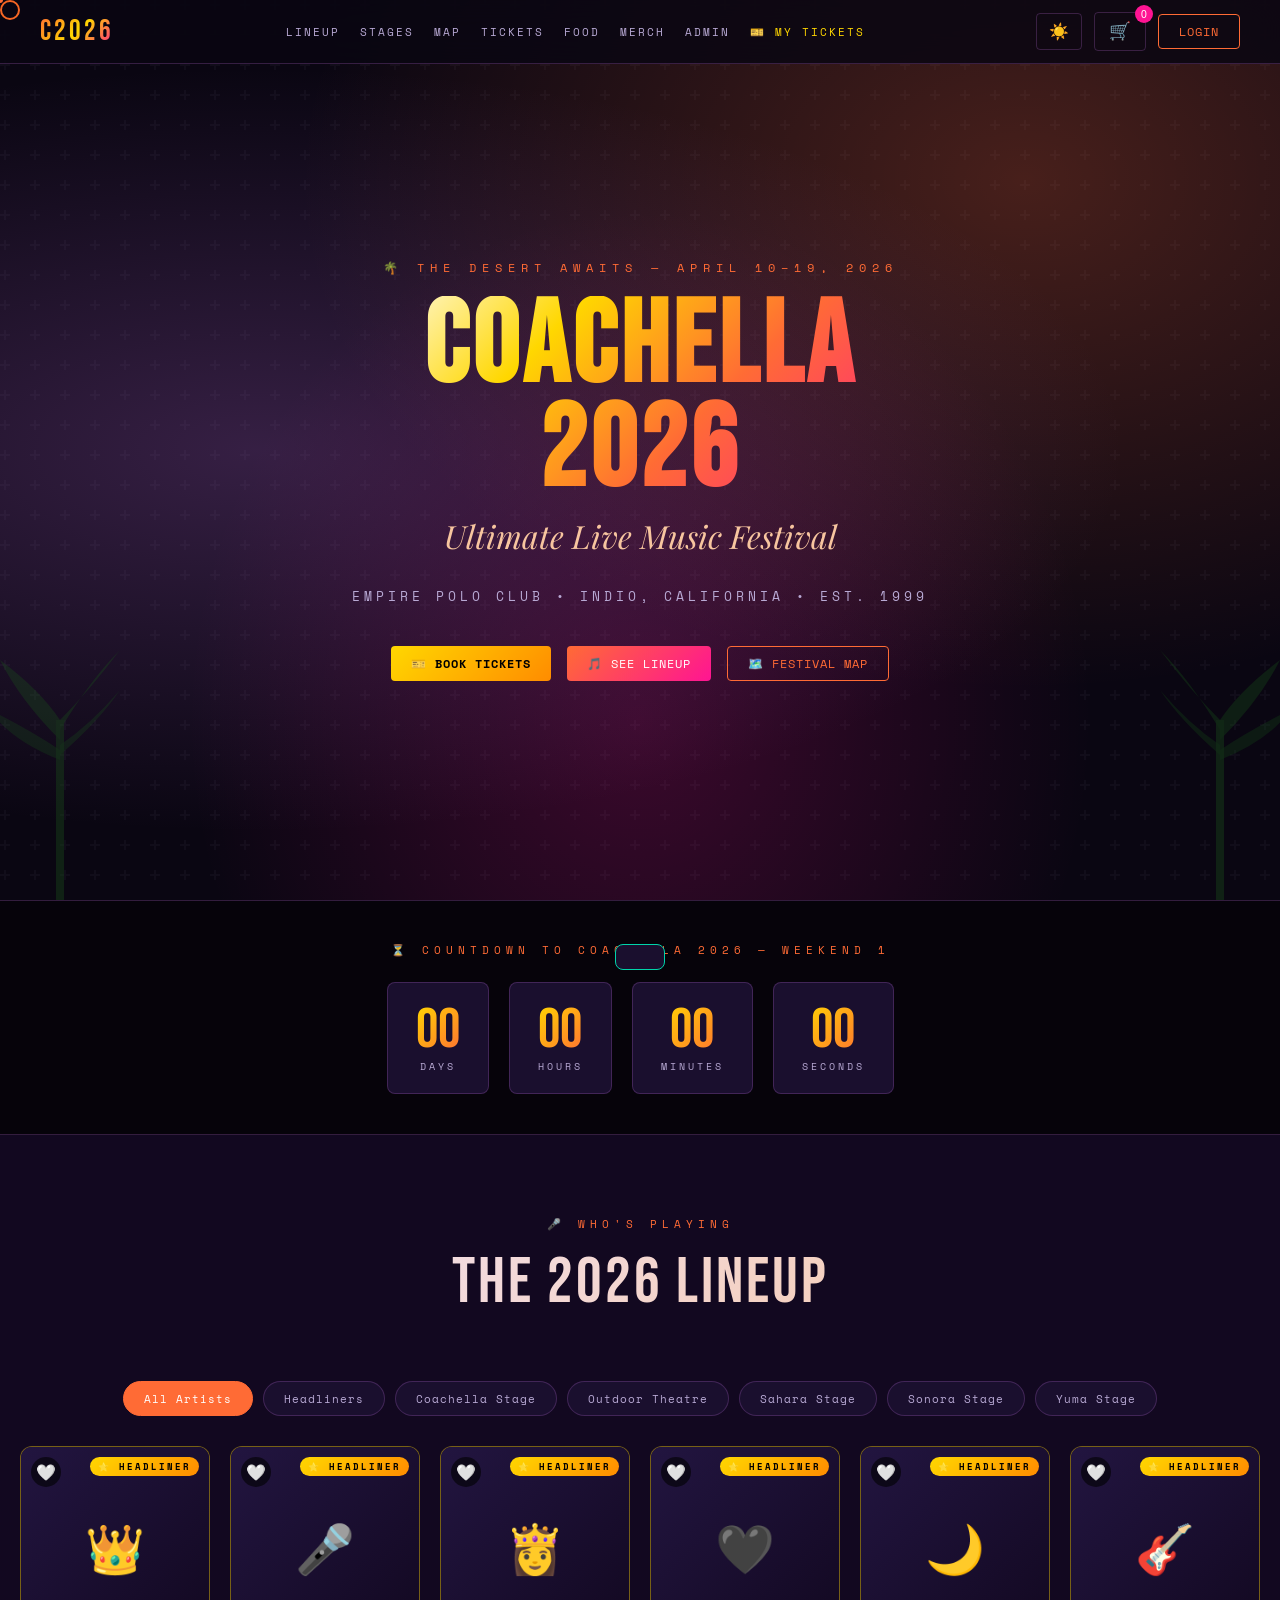
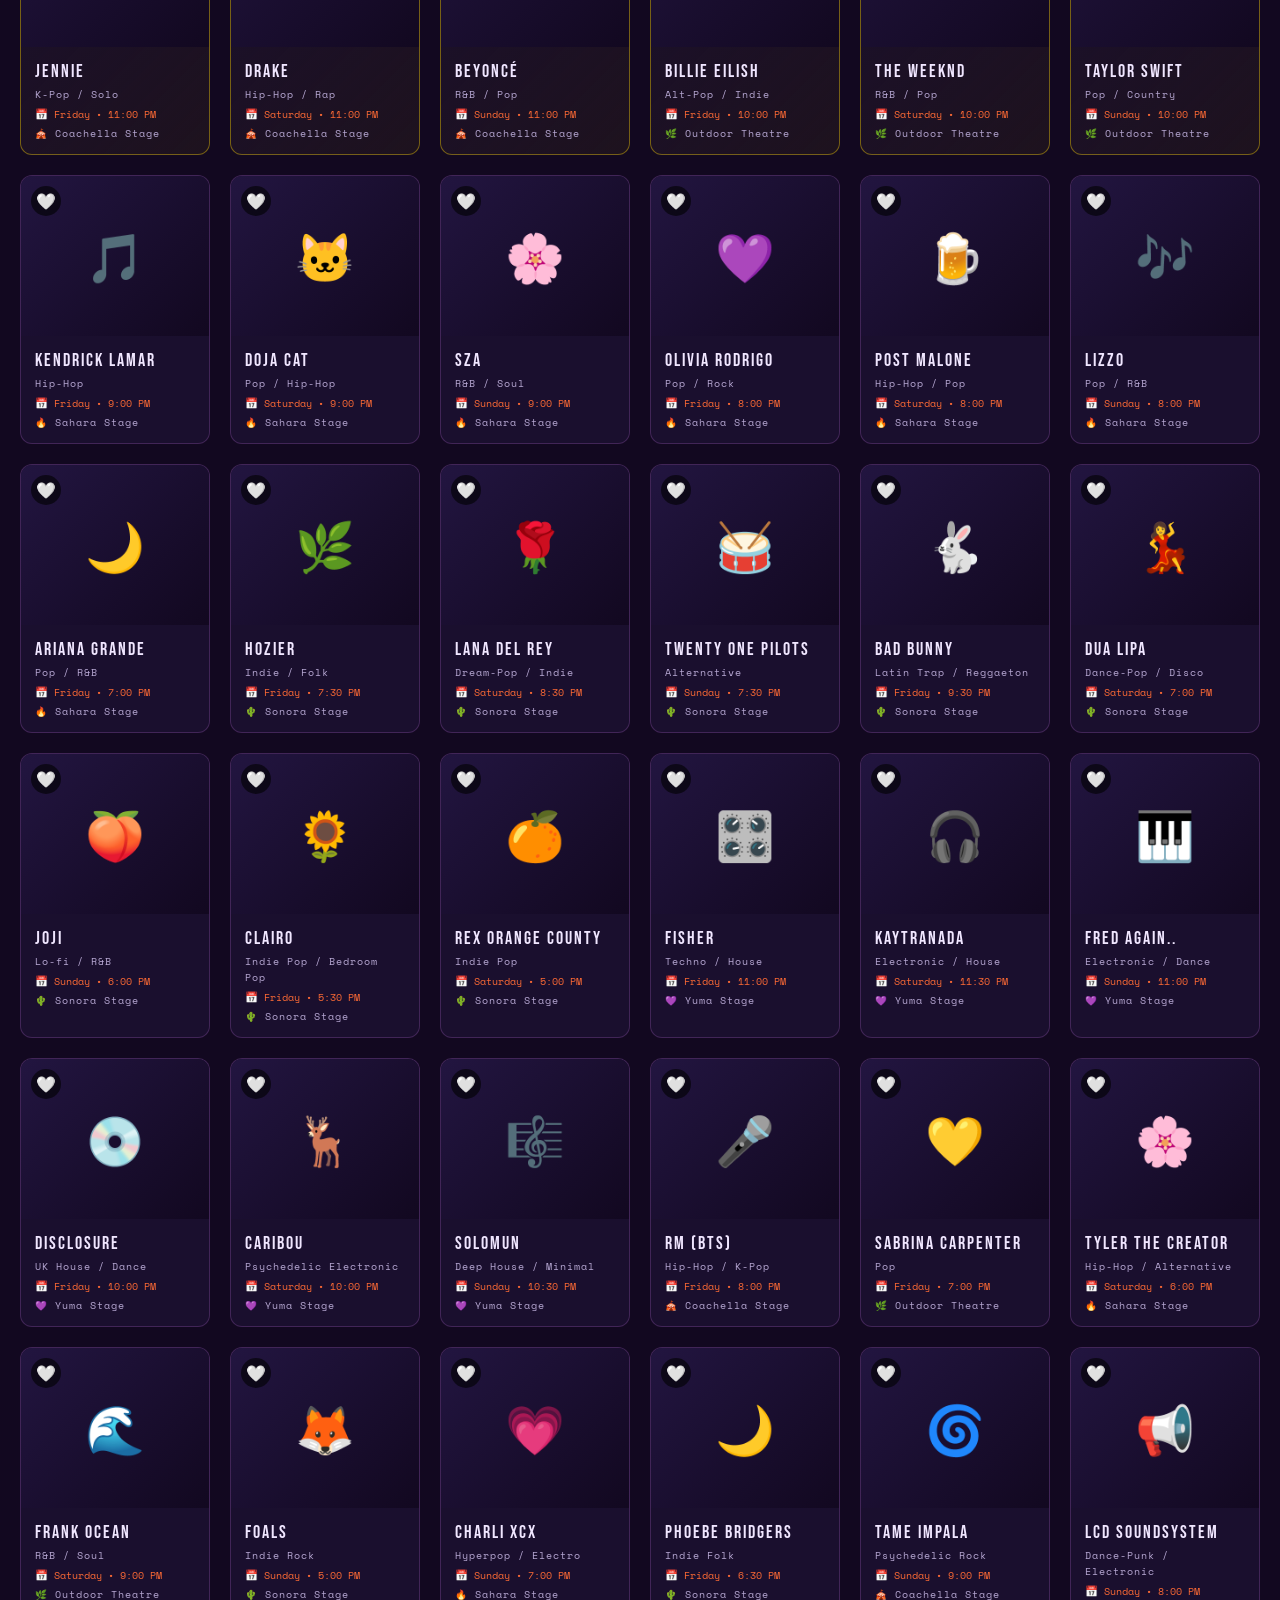
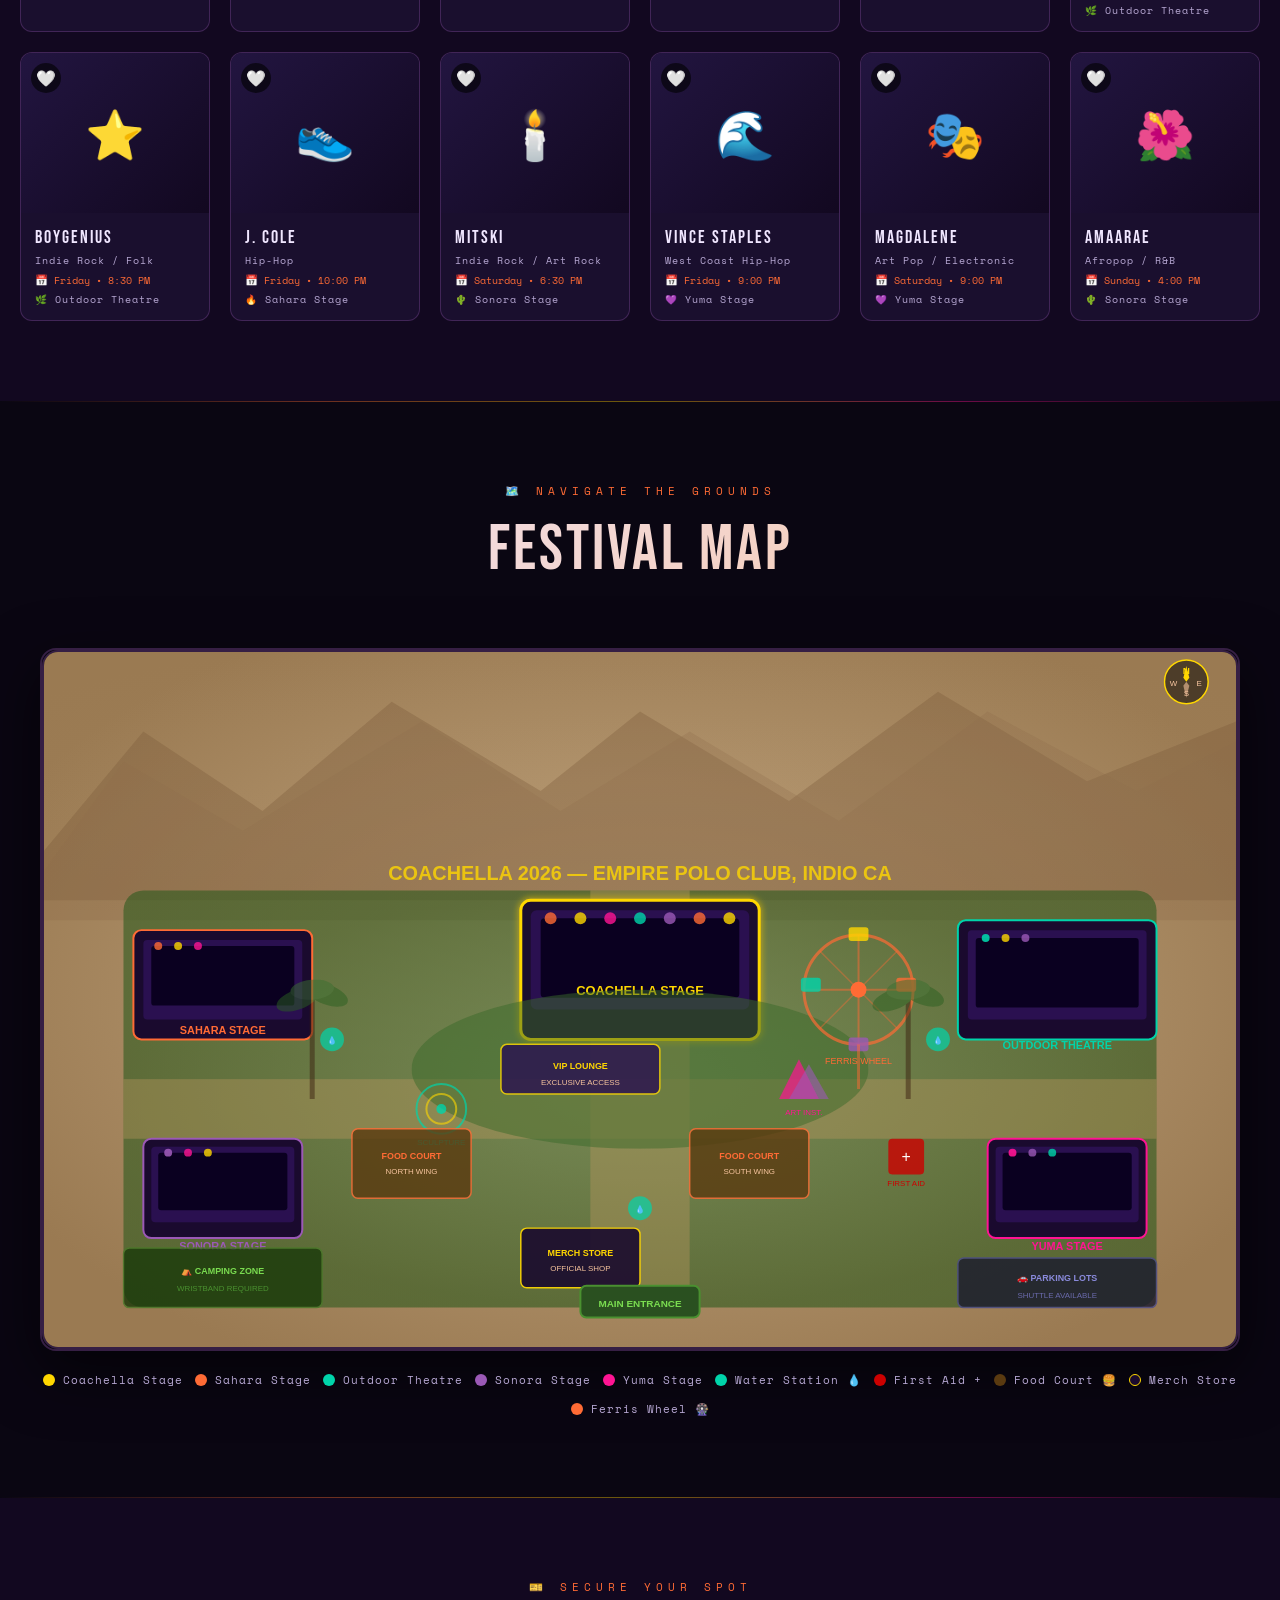
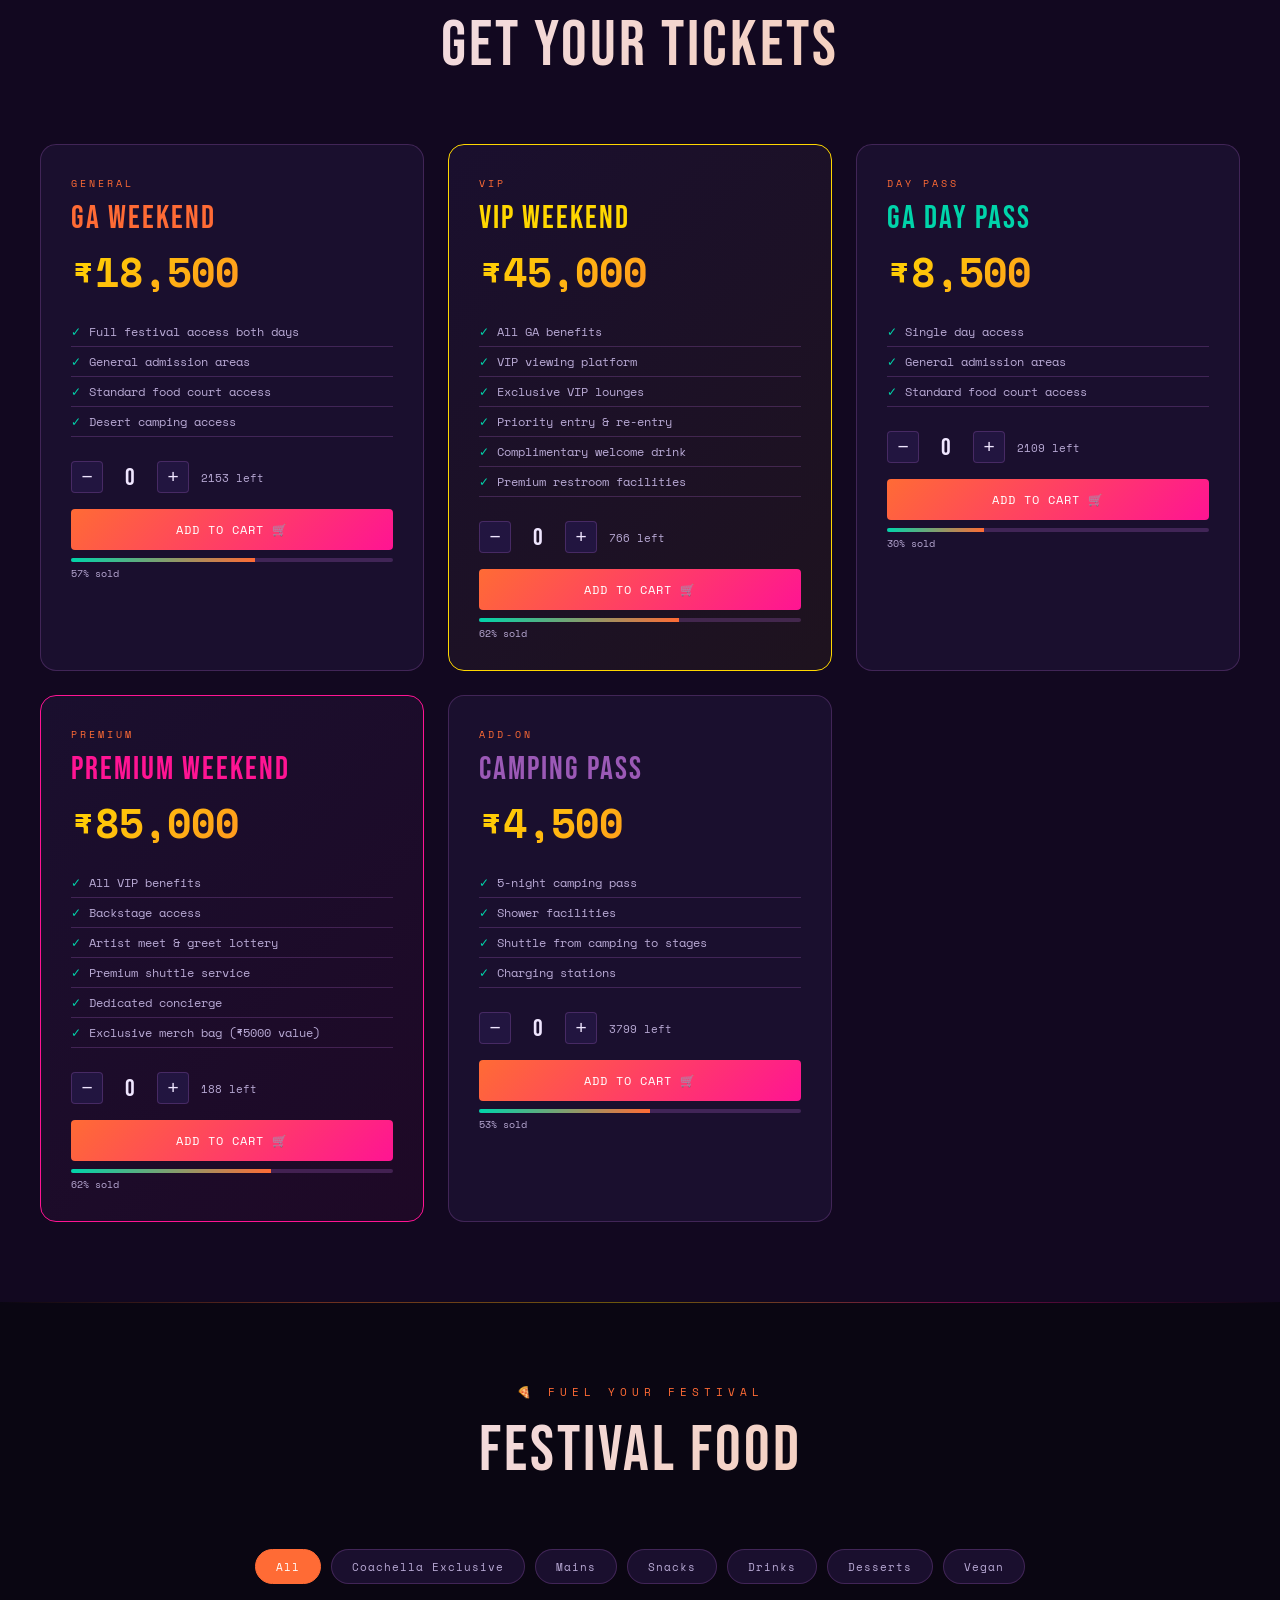
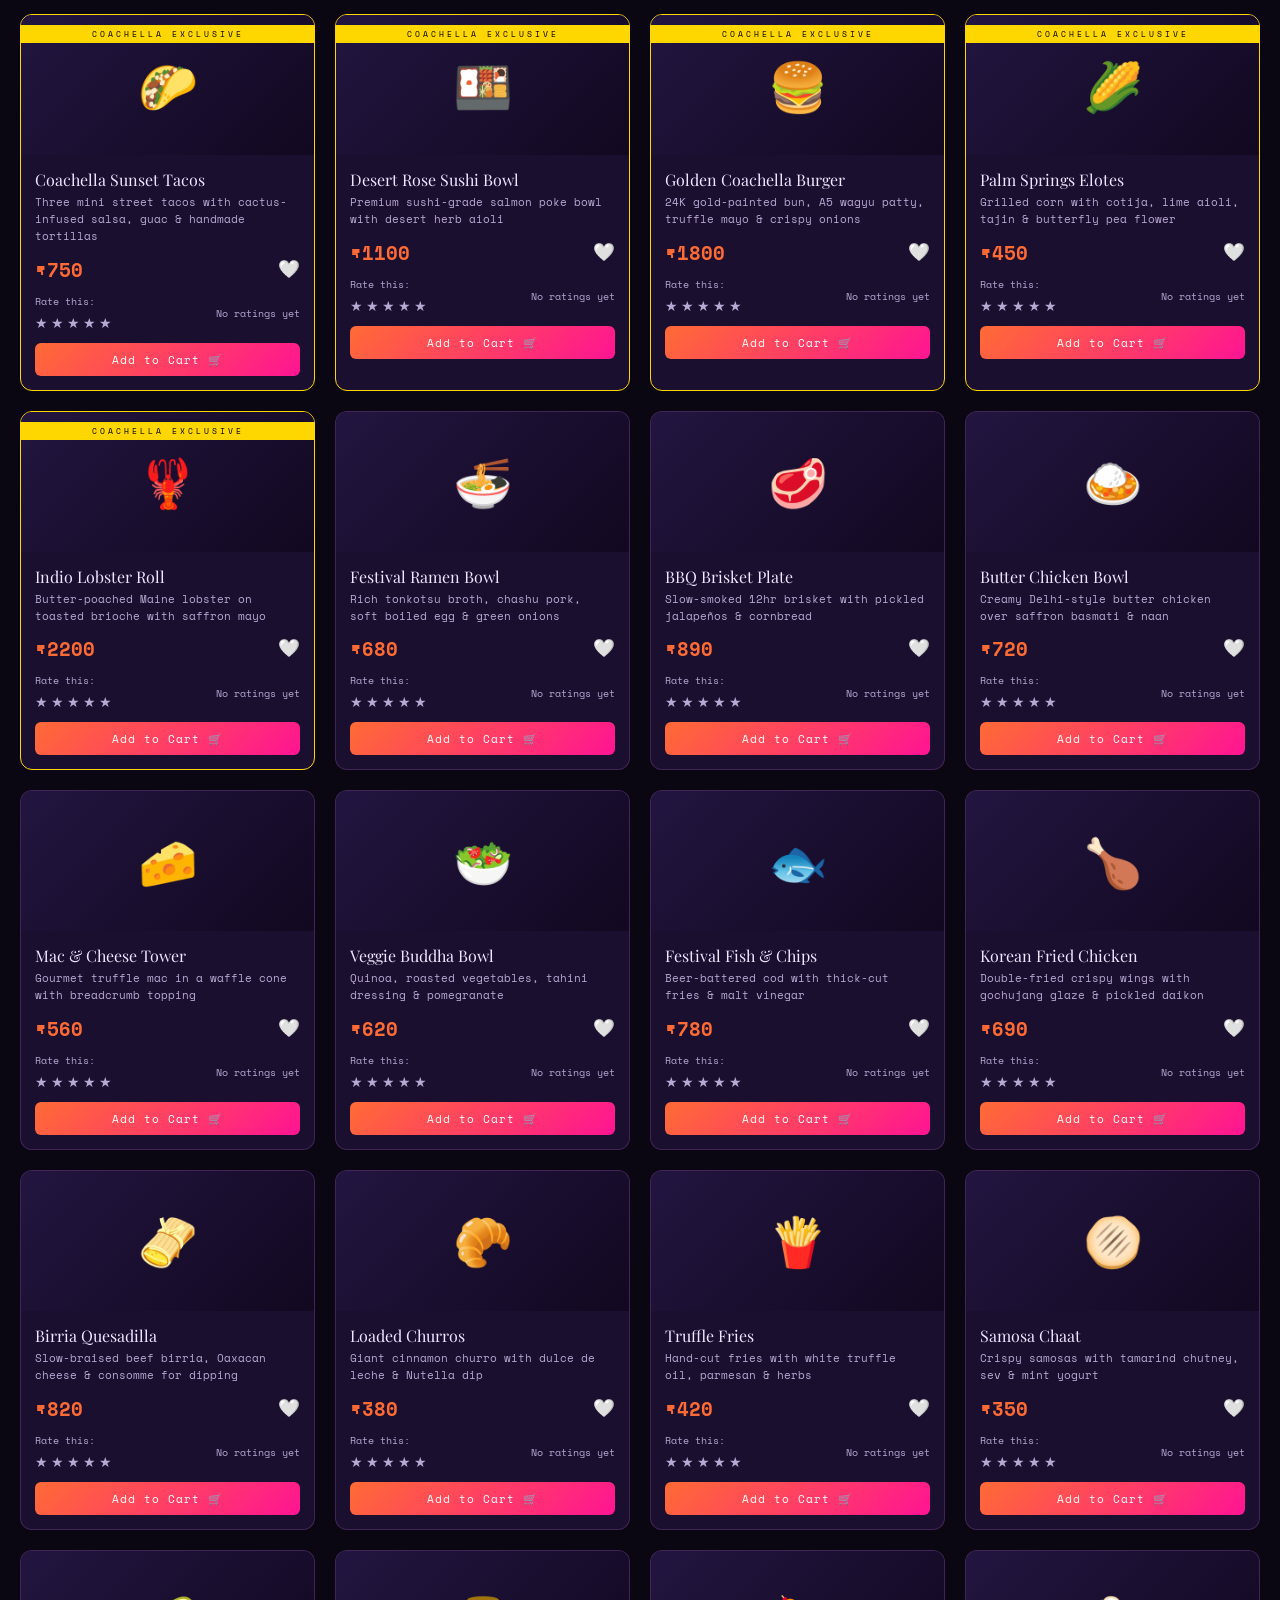
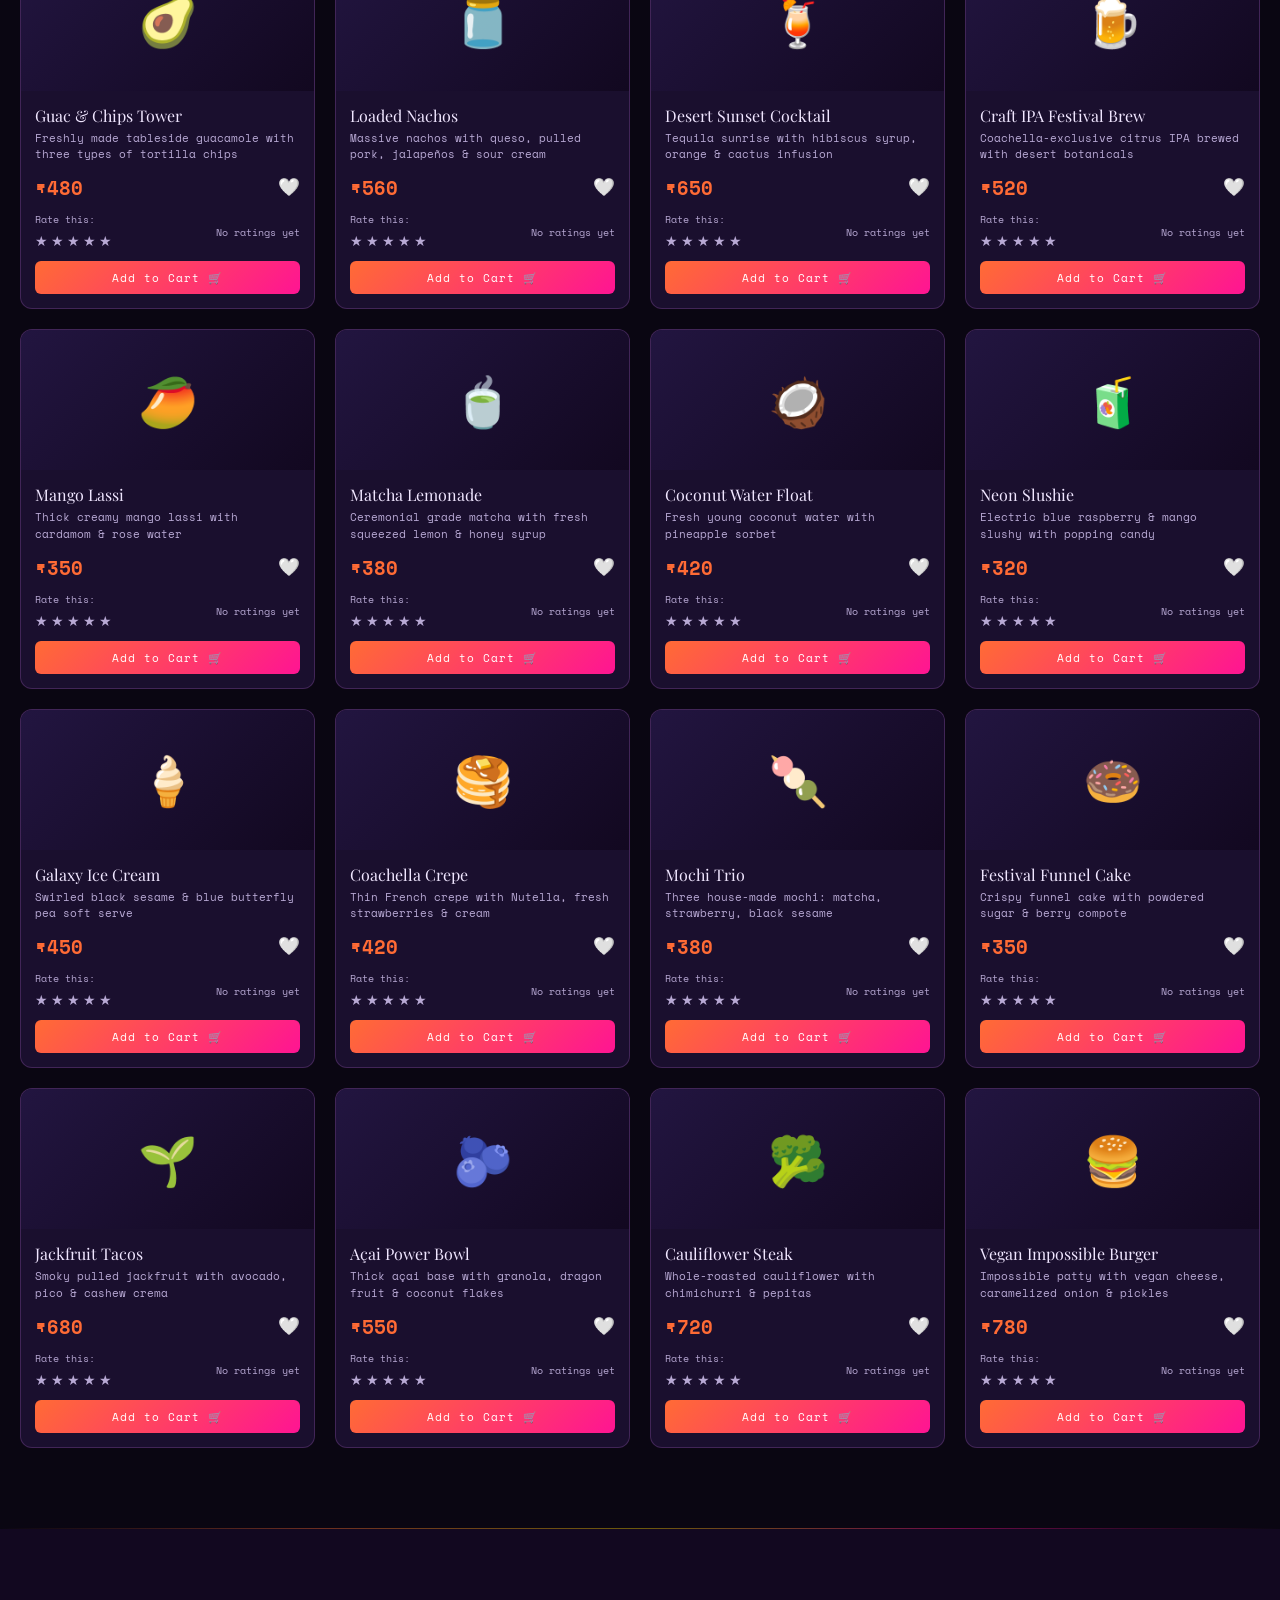
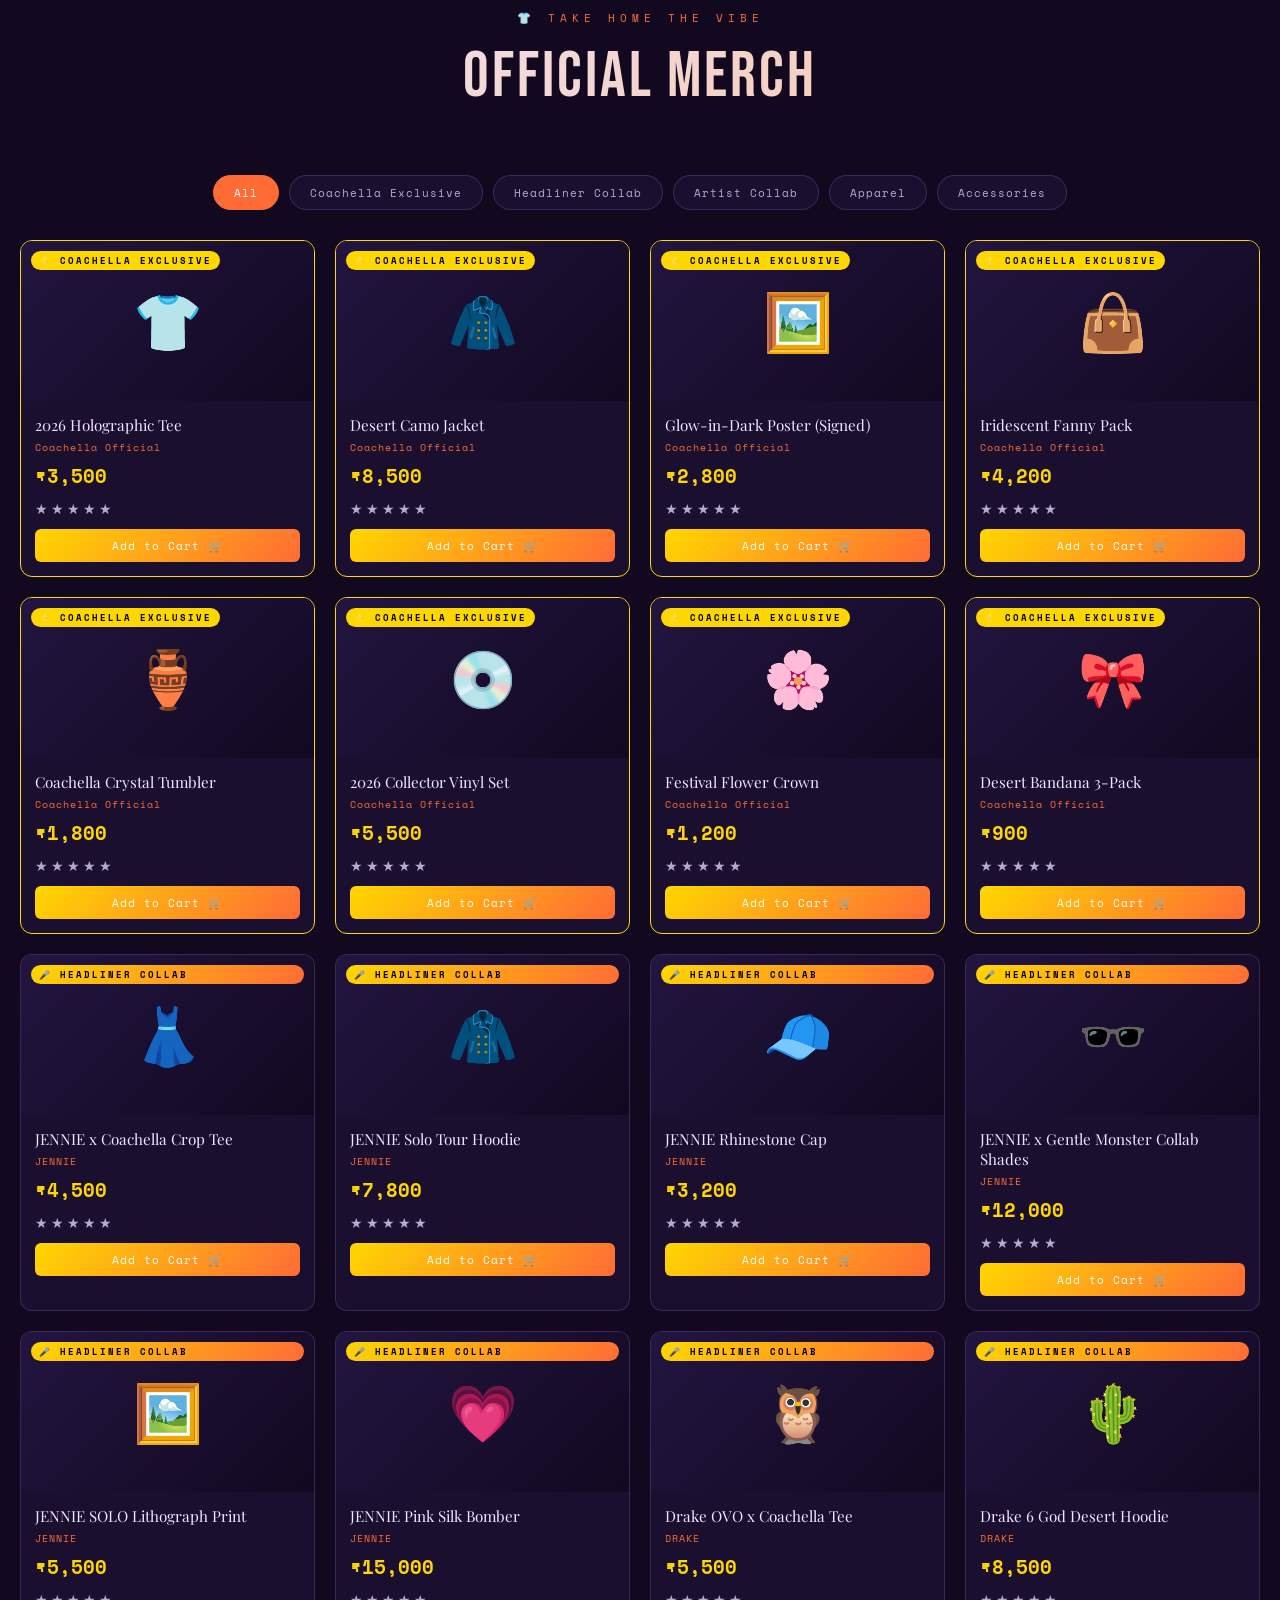
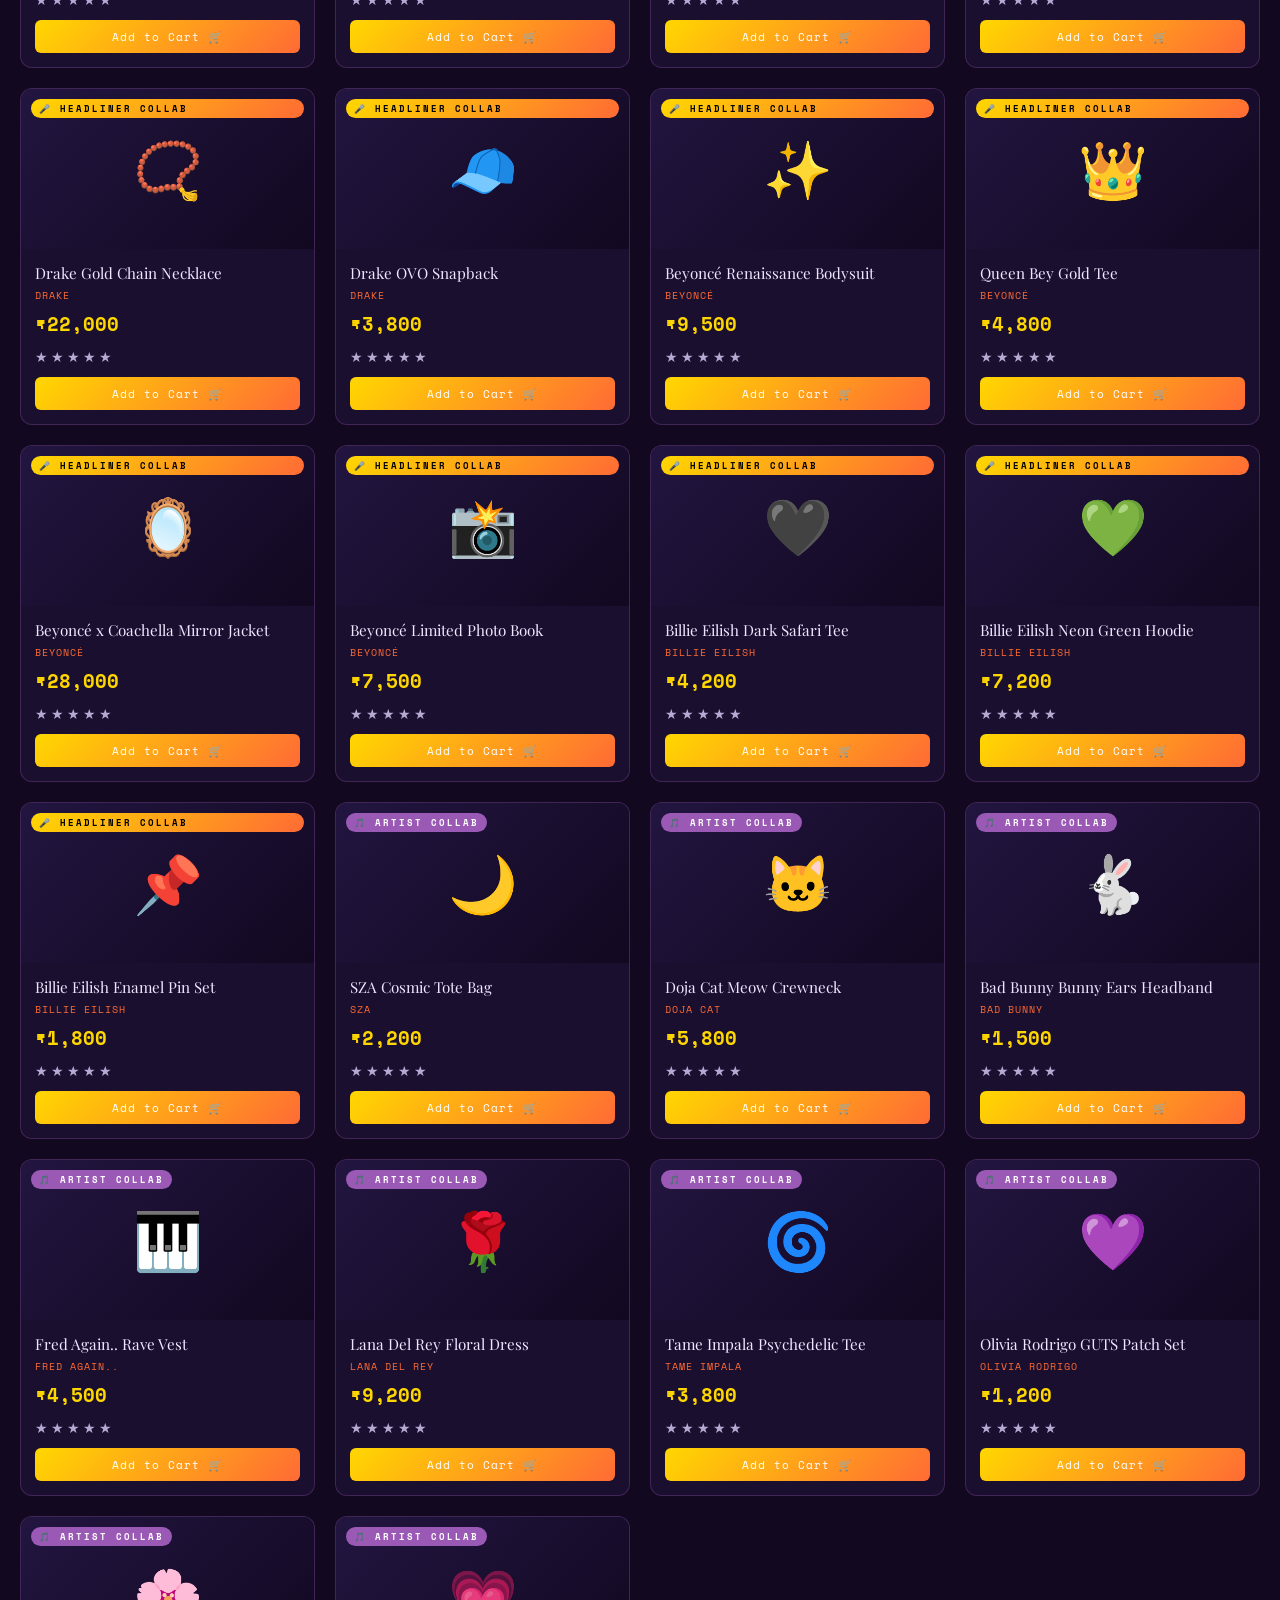
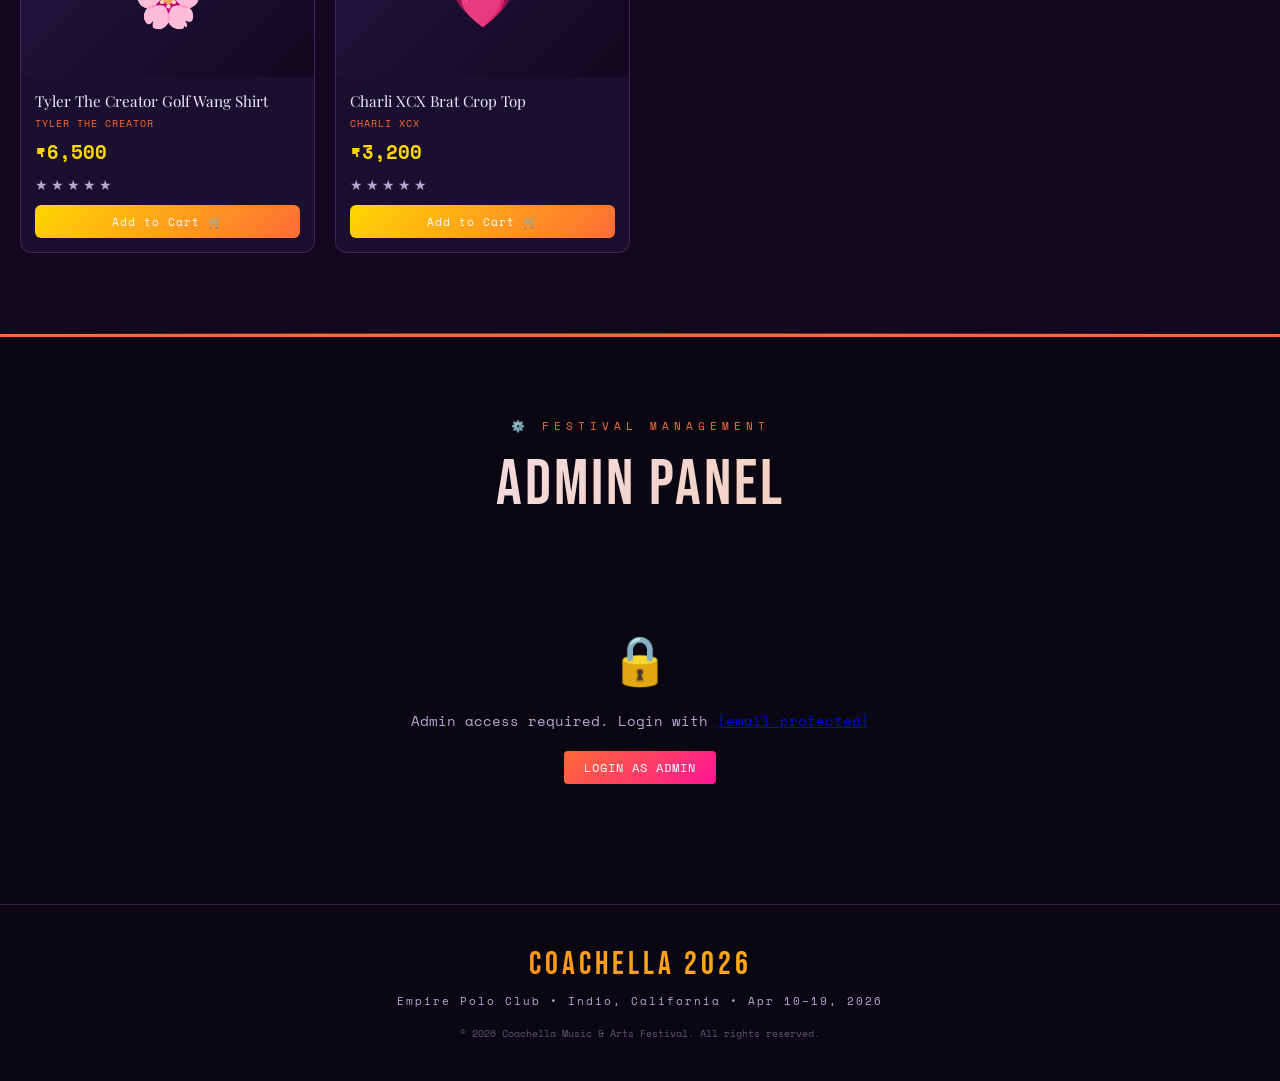
==== commit ab59766e: "Updated index.html with map" ====
--- a/index.html
+++ b/index.html
@@ -1,4 +1,5 @@
-< !DOCTYPE html>
+
+<!DOCTYPE html>
 <html lang="en" data-theme="dark">
 <head>
 <meta charset="UTF-8">
@@ -647,6 +648,174 @@
   text-align:center;font-size:0.75rem;letter-spacing:2px;
   padding:8px;color:#fff;position:relative;z-index:2;
 }
+/* QR TICKET MODAL */
+.ticket-modal{
+  position:fixed;inset:0;background:rgba(0,0,0,0.95);
+  z-index:4000;display:none;align-items:center;justify-content:center;
+  padding:20px;
+}
+.ticket-modal.open{display:flex;}
+.ticket-book{
+  background:var(--card);border:1px solid var(--border);
+  border-radius:20px;width:100%;max-width:900px;
+  max-height:90vh;overflow-y:auto;padding:40px;
+  position:relative;
+}
+.ticket-book-title{
+  font-family:'Bebas Neue',sans-serif;font-size:2.5rem;
+  letter-spacing:4px;margin-bottom:6px;
+  background:linear-gradient(135deg,var(--gold),var(--accent));
+  -webkit-background-clip:text;-webkit-text-fill-color:transparent;
+  background-clip:text;
+}
+.tickets-issued-grid{
+  display:grid;grid-template-columns:repeat(auto-fill,minmax(360px,1fr));
+  gap:20px;margin-top:24px;
+}
+/* THE TICKET CARD */
+.issued-ticket{
+  background:linear-gradient(135deg,#1a0f2e 0%,#2a1550 50%,#1a0f2e 100%);
+  border:2px solid var(--gold);border-radius:16px;
+  overflow:hidden;position:relative;
+}
+.issued-ticket::before{
+  content:'';position:absolute;top:0;left:0;right:0;height:4px;
+  background:linear-gradient(90deg,var(--accent),var(--gold),var(--pink),var(--teal));
+}
+.ticket-header{
+  background:linear-gradient(135deg,rgba(255,215,0,0.15),rgba(255,107,53,0.1));
+  padding:20px 24px 14px;
+  border-bottom:2px dashed rgba(255,215,0,0.3);
+  position:relative;
+}
+.ticket-festival-name{
+  font-family:'Bebas Neue',sans-serif;font-size:1.6rem;
+  letter-spacing:3px;color:var(--gold);
+}
+.ticket-subtitle{font-size:0.65rem;color:var(--accent2);letter-spacing:2px;}
+.ticket-body{padding:16px 24px;}
+.ticket-field{margin-bottom:10px;}
+.ticket-field-label{font-size:0.6rem;letter-spacing:2px;color:var(--text2);text-transform:uppercase;}
+.ticket-field-value{font-size:0.85rem;color:var(--text);font-weight:600;}
+.ticket-qr-section{
+  padding:16px 24px;display:flex;align-items:center;gap:20px;
+  border-top:2px dashed rgba(255,215,0,0.3);
+  background:rgba(0,0,0,0.3);
+}
+.qr-canvas-wrap{
+  background:#fff;border-radius:8px;padding:8px;
+  flex-shrink:0;
+}
+.ticket-scan-info{flex:1;}
+.ticket-scan-title{
+  font-family:'Bebas Neue',sans-serif;font-size:1.1rem;
+  letter-spacing:2px;color:var(--gold);margin-bottom:4px;
+}
+.ticket-scan-sub{font-size:0.65rem;color:var(--text2);line-height:1.6;}
+.ticket-id-code{
+  font-family:'Space Mono',monospace;font-size:0.7rem;
+  color:var(--accent);letter-spacing:3px;margin-top:8px;
+  background:rgba(255,107,53,0.1);padding:4px 8px;
+  border-radius:4px;border:1px solid rgba(255,107,53,0.3);
+  display:inline-block;
+}
+.scan-btn{
+  margin-top:10px;padding:8px 16px;
+  background:linear-gradient(135deg,var(--accent),var(--pink));
+  border:none;color:#fff;border-radius:6px;
+  font-family:'Space Mono',monospace;font-size:0.7rem;
+  letter-spacing:1px;cursor:pointer;transition:all 0.3s;
+  width:100%;
+}
+.scan-btn:hover{opacity:0.9;transform:translateY(-1px);}
+.ticket-notch-left,.ticket-notch-right{
+  position:absolute;width:24px;height:24px;border-radius:50%;
+  background:var(--bg);top:50%;transform:translateY(-50%);
+}
+.ticket-notch-left{left:-12px;}
+.ticket-notch-right{right:-12px;}
+/* SCANNER MODAL */
+.scanner-modal{
+  position:fixed;inset:0;background:rgba(0,0,0,0.97);
+  z-index:5000;display:none;flex-direction:column;
+  align-items:center;justify-content:center;padding:20px;
+}
+.scanner-modal.open{display:flex;}
+.scanner-box{
+  background:var(--card);border:1px solid var(--border);
+  border-radius:20px;padding:40px;width:100%;max-width:480px;
+  text-align:center;
+}
+.scanner-title{
+  font-family:'Bebas Neue',sans-serif;font-size:2.2rem;
+  letter-spacing:4px;color:var(--gold);margin-bottom:6px;
+}
+.scanner-sub{font-size:0.75rem;color:var(--text2);margin-bottom:24px;}
+.scanner-viewport{
+  width:240px;height:240px;border-radius:16px;
+  border:3px solid var(--accent);margin:0 auto 20px;
+  position:relative;overflow:hidden;background:#000;
+  display:flex;align-items:center;justify-content:center;
+}
+.scanner-line{
+  position:absolute;width:100%;height:3px;
+  background:linear-gradient(90deg,transparent,var(--accent),var(--gold),var(--accent),transparent);
+  animation:scanLine 2s ease-in-out infinite;
+  box-shadow:0 0 10px var(--accent);
+}
+@keyframes scanLine{
+  0%{top:10%;}100%{top:90%;}
+}
+.scanner-corners::before,.scanner-corners::after{
+  content:'';position:absolute;width:30px;height:30px;
+  border-color:var(--gold);border-style:solid;
+}
+.scanner-corners::before{top:8px;left:8px;border-width:3px 0 0 3px;}
+.scanner-corners::after{bottom:8px;right:8px;border-width:0 3px 3px 0;}
+.scanner-corners-2::before,.scanner-corners-2::after{
+  content:'';position:absolute;width:30px;height:30px;
+  border-color:var(--gold);border-style:solid;
+}
+.scanner-corners-2::before{top:8px;right:8px;border-width:3px 3px 0 0;}
+.scanner-corners-2::after{bottom:8px;left:8px;border-width:0 0 3px 3px;}
+.scanner-qr-display{
+  font-size:3rem;animation:pulse 1.5s infinite;
+}
+.scanner-input-row{display:flex;gap:8px;margin-bottom:16px;}
+.scanner-input{
+  flex:1;background:var(--bg);border:1px solid var(--border);
+  border-radius:8px;padding:10px 14px;color:var(--text);
+  font-family:'Space Mono',monospace;font-size:0.8rem;
+  outline:none;transition:border-color 0.3s;
+}
+.scanner-input:focus{border-color:var(--accent);}
+.scan-result{
+  border-radius:12px;padding:20px;margin-top:16px;
+  display:none;
+}
+.scan-result.valid{
+  background:rgba(0,212,170,0.1);border:2px solid var(--teal);display:block;
+}
+.scan-result.invalid{
+  background:rgba(255,20,147,0.1);border:2px solid var(--pink);display:block;
+}
+.scan-result-icon{font-size:2.5rem;margin-bottom:8px;}
+.scan-result-title{
+  font-family:'Bebas Neue',sans-serif;font-size:1.6rem;letter-spacing:3px;
+}
+.scan-result-detail{font-size:0.75rem;color:var(--text2);margin-top:6px;line-height:1.6;}
+/* WRISTBAND */
+.wristband{
+  width:100%;height:60px;border-radius:30px;
+  display:flex;align-items:center;justify-content:space-between;
+  padding:0 20px;margin-top:16px;
+  font-family:'Bebas Neue',sans-serif;font-size:1rem;letter-spacing:3px;
+  color:#000;position:relative;overflow:hidden;
+}
+.wristband::before{
+  content:'';position:absolute;inset:0;
+  background:repeating-linear-gradient(90deg,rgba(255,255,255,0.1) 0px,rgba(255,255,255,0.1) 2px,transparent 2px,transparent 10px);
+}
 /* SCROLLBAR */
 ::-webkit-scrollbar{width:6px;}
 ::-webkit-scrollbar-track{background:var(--bg);}
@@ -783,6 +952,7 @@
     <a href="#food">Food</a>
     <a href="#merch">Merch</a>
     <a href="#admin">Admin</a>
+    <a href="#" onclick="openTicketModal();return false" style="color:var(--gold)">🎫 My Tickets</a>
   </div>
   <div class="nav-actions">
     <button class="theme-toggle" onclick="toggleTheme()" title="Toggle theme">☀️</button>
@@ -816,7 +986,7 @@
       </div>
       <button class="btn btn-primary" style="width:100%;padding:12px" onclick="login()">Sign In</button>
       <p style="font-size:0.7rem;color:var(--text2);text-align:center;margin-top:12px">
-        Demo: admin@coachella.com / admin123 (Admin) or fan@coachella.com / fan123
+        Demo: <a href="/cdn-cgi/l/email-protection" class="__cf_email__" data-cfemail="bedfdad3d7d0feddd1dfddd6dbd2d2df90ddd1d3">[email&#160;protected]</a> / admin123 (Admin) or <a href="/cdn-cgi/l/email-protection" class="__cf_email__" data-cfemail="9cfafdf2dcfff3fdfff4f9f0f0fdb2fff3f1">[email&#160;protected]</a> / fan123
       </p>
     </div>
     <!-- Register Form -->
@@ -890,10 +1060,13 @@
     <div class="success-icon">🎉</div>
     <div class="success-title">BOOKING CONFIRMED!</div>
     <p style="color:var(--text2);font-size:0.8rem;margin-bottom:20px">
-      Your Coachella 2026 experience is locked in. Check your email for tickets!
+      Your Coachella 2026 experience is locked in. Your QR tickets are ready!
     </p>
     <div id="bookingId" style="font-family:'Bebas Neue',sans-serif;font-size:1.5rem;color:var(--gold);margin-bottom:20px"></div>
-    <button class="btn btn-primary" onclick="closeSuccess()" style="padding:12px 40px">AWESOME!</button>
+    <div style="display:flex;gap:12px;justify-content:center;flex-wrap:wrap">
+      <button class="btn btn-gold" onclick="closeSuccess();openTicketModal()" style="padding:12px 28px">🎫 View My QR Tickets</button>
+      <button class="btn btn-outline" onclick="closeSuccess()" style="padding:12px 28px">Close</button>
+    </div>
   </div>
 </div>
 
@@ -936,10 +1109,10 @@
   <div class="countdown-inner">
     <div class="countdown-label">⏳ Countdown to Coachella 2026 — Weekend 1</div>
     <div class="countdown-grid">
-      <div class="countdown-unit"><div class="countdown-num" data-unit="days">00</div><div class="countdown-unit-label">Days</div></div>
-      <div class="countdown-unit"><div class="countdown-num" data-unit="hours">00</div><div class="countdown-unit-label">Hours</div></div>
-      <div class="countdown-unit"><div class="countdown-num" data-unit="minutes">00</div><div class="countdown-unit-label">Minutes</div></div>
-      <div class="countdown-unit"><div class="countdown-num" data-unit="seconds">00</div><div class="countdown-unit-label">Seconds</div></div>
+      <div class="countdown-unit"><div class="countdown-num" id="cd-days">00</div><div class="countdown-unit-label">Days</div></div>
+      <div class="countdown-unit"><div class="countdown-num" id="cd-hours">00</div><div class="countdown-unit-label">Hours</div></div>
+      <div class="countdown-unit"><div class="countdown-num" id="cd-mins">00</div><div class="countdown-unit-label">Minutes</div></div>
+      <div class="countdown-unit"><div class="countdown-num" id="cd-secs">00</div><div class="countdown-unit-label">Seconds</div></div>
     </div>
   </div>
 </div>
@@ -960,8 +1133,13 @@
     <div class="filter-tabs">
       <button class="filter-tab active" onclick="filterLineup('all',this)">All Artists</button>
       <button class="filter-tab" onclick="filterLineup('headliner',this)">Headliners</button>
-    </div>
-    <div id="lineupGrid"></div>
+      <button class="filter-tab" onclick="filterLineup('coachella-stage',this)">Coachella Stage</button>
+      <button class="filter-tab" onclick="filterLineup('outdoor-theatre',this)">Outdoor Theatre</button>
+      <button class="filter-tab" onclick="filterLineup('sahara',this)">Sahara Stage</button>
+      <button class="filter-tab" onclick="filterLineup('sonara',this)">Sonora Stage</button>
+      <button class="filter-tab" onclick="filterLineup('yuma',this)">Yuma Stage</button>
+    </div>
+    <div id="lineupGrid" class="artists-grid"></div>
   </div>
 </section>
 
@@ -977,20 +1155,178 @@
     <div class="map-container">
       <div class="map-svg-wrapper">
         <svg id="coachella-map" viewBox="0 0 1200 700" xmlns="http://www.w3.org/2000/svg" style="width:100%;display:block;">
+          <!-- Desert ground -->
           <defs>
             <radialGradient id="groundGrad" cx="50%" cy="50%" r="60%">
               <stop offset="0%" style="stop-color:#c4a882;stop-opacity:1"/>
               <stop offset="100%" style="stop-color:#9a7a52;stop-opacity:1"/>
             </radialGradient>
+            <radialGradient id="grassGrad" cx="50%" cy="50%" r="50%">
+              <stop offset="0%" style="stop-color:#4a7c3f;stop-opacity:1"/>
+              <stop offset="100%" style="stop-color:#2d5a1e;stop-opacity:1"/>
+            </radialGradient>
+            <filter id="glow-f">
+              <feGaussianBlur stdDeviation="4" result="coloredBlur"/>
+              <feMerge><feMergeNode in="coloredBlur"/><feMergeNode in="SourceGraphic"/></feMerge>
+            </filter>
           </defs>
+          <!-- Background desert -->
           <rect width="1200" height="700" fill="url(#groundGrad)"/>
+          <!-- Mountains backdrop -->
           <polygon points="0,200 100,80 220,160 350,50 500,140 600,60 750,150 900,40 1050,130 1200,70 1200,250 0,250" fill="#7a5a3a" opacity="0.4"/>
-          <text x="600" y="230" text-anchor="middle" fill="#ffd700" font-size="20" font-weight="bold" font-family="Arial" opacity="0.8">COACHELLA 2026</text>
+          <polygon points="0,220 80,110 200,180 380,70 520,160 650,80 800,170 950,60 1100,140 1200,90 1200,270 0,270" fill="#8a6a4a" opacity="0.3"/>
+          <!-- Sky gradient top -->
+          <rect width="1200" height="260" fill="url(#groundGrad)" opacity="0.1"/>
+          <!-- Main Festival Grounds (green grass) -->
+          <rect x="80" y="240" width="1040" height="420" rx="20" fill="url(#grassGrad)" opacity="0.6"/>
+          <!-- Dirt paths -->
+          <rect x="550" y="240" width="100" height="420" fill="#b8965c" opacity="0.4"/>
+          <rect x="80" y="430" width="1040" height="60" fill="#b8965c" opacity="0.4"/>
+          <!-- COACHELLA MAIN STAGE - top center, grand -->
+          <rect x="480" y="250" width="240" height="140" rx="10" fill="#1a0a2e" stroke="#ffd700" stroke-width="3" filter="url(#glow-f)"/>
+          <rect x="490" y="260" width="220" height="100" rx="6" fill="#2a1050"/>
+          <!-- Stage screen -->
+          <rect x="500" y="268" width="200" height="80" rx="4" fill="#0a0020"/>
+          <!-- Stage lights -->
+          <circle cx="510" cy="268" r="6" fill="#ff6b35" opacity="0.8"/>
+          <circle cx="540" cy="268" r="6" fill="#ffd700" opacity="0.8"/>
+          <circle cx="570" cy="268" r="6" fill="#ff1493" opacity="0.8"/>
+          <circle cx="600" cy="268" r="6" fill="#00d4aa" opacity="0.8"/>
+          <circle cx="630" cy="268" r="6" fill="#9b59b6" opacity="0.8"/>
+          <circle cx="660" cy="268" r="6" fill="#ff6b35" opacity="0.8"/>
+          <circle cx="690" cy="268" r="6" fill="#ffd700" opacity="0.8"/>
+          <text x="600" y="345" text-anchor="middle" fill="#ffd700" font-size="13" font-weight="bold" font-family="Arial">COACHELLA STAGE</text>
+          <!-- Field area in front of main stage -->
+          <ellipse cx="600" cy="420" rx="230" ry="80" fill="#3a6a2a" opacity="0.5"/>
+          <!-- SAHARA STAGE - left -->
+          <rect x="90" y="280" width="180" height="110" rx="8" fill="#1a0a2e" stroke="#ff6b35" stroke-width="2"/>
+          <rect x="100" y="290" width="160" height="80" rx="4" fill="#2a1050"/>
+          <rect x="108" y="296" width="144" height="60" rx="3" fill="#0a0020"/>
+          <circle cx="115" cy="296" r="4" fill="#ff6b35" opacity="0.8"/>
+          <circle cx="135" cy="296" r="4" fill="#ffd700" opacity="0.8"/>
+          <circle cx="155" cy="296" r="4" fill="#ff1493" opacity="0.8"/>
+          <text x="180" y="385" text-anchor="middle" fill="#ff6b35" font-size="11" font-weight="bold" font-family="Arial">SAHARA STAGE</text>
+          <!-- OUTDOOR THEATRE - right far -->
+          <rect x="920" y="270" width="200" height="120" rx="8" fill="#1a0a2e" stroke="#00d4aa" stroke-width="2"/>
+          <rect x="930" y="280" width="180" height="90" rx="4" fill="#2a1050"/>
+          <rect x="938" y="288" width="164" height="70" rx="3" fill="#0a0020"/>
+          <circle cx="948" cy="288" r="4" fill="#00d4aa" opacity="0.9"/>
+          <circle cx="968" cy="288" r="4" fill="#ffd700" opacity="0.8"/>
+          <circle cx="988" cy="288" r="4" fill="#9b59b6" opacity="0.8"/>
+          <text x="1020" y="400" text-anchor="middle" fill="#00d4aa" font-size="11" font-weight="bold" font-family="Arial">OUTDOOR THEATRE</text>
+          <!-- SONORA STAGE - lower left -->
+          <rect x="100" y="490" width="160" height="100" rx="8" fill="#1a0a2e" stroke="#9b59b6" stroke-width="2"/>
+          <rect x="108" y="498" width="144" height="76" rx="4" fill="#2a1050"/>
+          <rect x="115" y="504" width="130" height="58" rx="3" fill="#0a0020"/>
+          <circle cx="125" cy="504" r="4" fill="#9b59b6" opacity="0.9"/>
+          <circle cx="145" cy="504" r="4" fill="#ff1493" opacity="0.8"/>
+          <circle cx="165" cy="504" r="4" fill="#ffd700" opacity="0.8"/>
+          <text x="180" y="602" text-anchor="middle" fill="#9b59b6" font-size="11" font-weight="bold" font-family="Arial">SONORA STAGE</text>
+          <!-- YUMA STAGE - lower right -->
+          <rect x="950" y="490" width="160" height="100" rx="8" fill="#1a0a2e" stroke="#ff1493" stroke-width="2"/>
+          <rect x="958" y="498" width="144" height="76" rx="4" fill="#2a1050"/>
+          <rect x="965" y="504" width="130" height="58" rx="3" fill="#0a0020"/>
+          <circle cx="975" cy="504" r="4" fill="#ff1493" opacity="0.9"/>
+          <circle cx="995" cy="504" r="4" fill="#9b59b6" opacity="0.8"/>
+          <circle cx="1015" cy="504" r="4" fill="#00d4aa" opacity="0.8"/>
+          <text x="1030" y="602" text-anchor="middle" fill="#ff1493" font-size="11" font-weight="bold" font-family="Arial">YUMA STAGE</text>
+          <!-- Ferris Wheel -->
+          <circle cx="820" cy="340" r="55" fill="none" stroke="#ff6b35" stroke-width="3" opacity="0.7"/>
+          <circle cx="820" cy="340" r="8" fill="#ff6b35"/>
+          <line x1="820" y1="285" x2="820" y2="395" stroke="#ff6b35" stroke-width="2" opacity="0.5"/>
+          <line x1="765" y1="340" x2="875" y2="340" stroke="#ff6b35" stroke-width="2" opacity="0.5"/>
+          <line x1="781" y1="301" x2="859" y2="379" stroke="#ff6b35" stroke-width="1.5" opacity="0.4"/>
+          <line x1="781" y1="379" x2="859" y2="301" stroke="#ff6b35" stroke-width="1.5" opacity="0.4"/>
+          <rect x="810" y="277" width="20" height="14" rx="3" fill="#ffd700" opacity="0.8"/>
+          <rect x="858" y="328" width="20" height="14" rx="3" fill="#ff6b35" opacity="0.8"/>
+          <rect x="810" y="388" width="20" height="14" rx="3" fill="#9b59b6" opacity="0.8"/>
+          <rect x="762" y="328" width="20" height="14" rx="3" fill="#00d4aa" opacity="0.8"/>
+          <text x="820" y="415" text-anchor="middle" fill="#ff6b35" font-size="9" font-family="Arial">FERRIS WHEEL</text>
+          <line x1="820" y1="395" x2="820" y2="440" stroke="#ff6b35" stroke-width="3" opacity="0.5"/>
+          <!-- Art Installation 1 - Geometric sculpture -->
+          <polygon points="740,450 760,410 780,450" fill="#ff1493" opacity="0.7"/>
+          <polygon points="750,450 770,415 790,450" fill="#9b59b6" opacity="0.6"/>
+          <text x="765" y="466" text-anchor="middle" fill="#ff1493" font-size="8" font-family="Arial">ART INST.</text>
+          <!-- Art Installation 2 -->
+          <circle cx="400" cy="460" r="25" fill="none" stroke="#00d4aa" stroke-width="2" opacity="0.7"/>
+          <circle cx="400" cy="460" r="15" fill="none" stroke="#ffd700" stroke-width="2" opacity="0.6"/>
+          <circle cx="400" cy="460" r="5" fill="#00d4aa" opacity="0.8"/>
+          <text x="400" y="496" text-anchor="middle" fill="#00d4aa" font-size="8" font-family="Arial">SCULPTURE</text>
+          <!-- Food Courts -->
+          <rect x="310" y="480" width="120" height="70" rx="6" fill="#5a3a10" stroke="#ff6b35" stroke-width="1.5" opacity="0.8"/>
+          <text x="370" y="510" text-anchor="middle" fill="#ff6b35" font-size="9" font-weight="bold" font-family="Arial">FOOD COURT</text>
+          <text x="370" y="526" text-anchor="middle" fill="#f7c59f" font-size="8" font-family="Arial">NORTH WING</text>
+          <rect x="650" y="480" width="120" height="70" rx="6" fill="#5a3a10" stroke="#ff6b35" stroke-width="1.5" opacity="0.8"/>
+          <text x="710" y="510" text-anchor="middle" fill="#ff6b35" font-size="9" font-weight="bold" font-family="Arial">FOOD COURT</text>
+          <text x="710" y="526" text-anchor="middle" fill="#f7c59f" font-size="8" font-family="Arial">SOUTH WING</text>
+          <!-- Merch Store -->
+          <rect x="480" y="580" width="120" height="60" rx="6" fill="#1a0a2e" stroke="#ffd700" stroke-width="1.5" opacity="0.9"/>
+          <text x="540" y="608" text-anchor="middle" fill="#ffd700" font-size="9" font-weight="bold" font-family="Arial">MERCH STORE</text>
+          <text x="540" y="623" text-anchor="middle" fill="#f7c59f" font-size="8" font-family="Arial">OFFICIAL SHOP</text>
+          <!-- Entrance / Exit -->
+          <rect x="540" y="638" width="120" height="32" rx="6" fill="#2a5020" stroke="#4a9030" stroke-width="2"/>
+          <text x="600" y="659" text-anchor="middle" fill="#7adc50" font-size="10" font-weight="bold" font-family="Arial">MAIN ENTRANCE</text>
+          <!-- Water stations -->
+          <circle cx="290" cy="390" r="12" fill="#00d4aa" opacity="0.7"/>
+          <text x="290" y="394" text-anchor="middle" fill="#fff" font-size="8" font-weight="bold" font-family="Arial">💧</text>
+          <circle cx="900" cy="390" r="12" fill="#00d4aa" opacity="0.7"/>
+          <text x="900" y="394" text-anchor="middle" fill="#fff" font-size="8" font-weight="bold" font-family="Arial">💧</text>
+          <circle cx="600" cy="560" r="12" fill="#00d4aa" opacity="0.7"/>
+          <text x="600" y="564" text-anchor="middle" fill="#fff" font-size="8" font-weight="bold" font-family="Arial">💧</text>
+          <!-- First Aid -->
+          <rect x="850" y="490" width="36" height="36" rx="4" fill="#cc0000" opacity="0.8"/>
+          <text x="868" y="513" text-anchor="middle" fill="#fff" font-size="16" font-family="Arial">+</text>
+          <text x="868" y="538" text-anchor="middle" fill="#cc0000" font-size="8" font-family="Arial">FIRST AID</text>
+          <!-- Palm trees decorative -->
+          <g opacity="0.5">
+            <line x1="270" y1="450" x2="270" y2="350" stroke="#3a2010" stroke-width="5"/>
+            <ellipse cx="255" cy="350" rx="22" ry="10" fill="#2a6020" transform="rotate(-20,255,350)"/>
+            <ellipse cx="285" cy="345" rx="22" ry="10" fill="#2a6020" transform="rotate(20,285,345)"/>
+            <ellipse cx="270" cy="340" rx="22" ry="10" fill="#3a7030" transform="rotate(-5,270,340)"/>
+          </g>
+          <g opacity="0.5">
+            <line x1="870" y1="450" x2="870" y2="350" stroke="#3a2010" stroke-width="5"/>
+            <ellipse cx="855" cy="350" rx="22" ry="10" fill="#2a6020" transform="rotate(-20,855,350)"/>
+            <ellipse cx="885" cy="345" rx="22" ry="10" fill="#2a6020" transform="rotate(20,885,345)"/>
+            <ellipse cx="870" cy="340" rx="22" ry="10" fill="#3a7030" transform="rotate(-5,870,340)"/>
+          </g>
+          <!-- VIP Area -->
+          <rect x="460" y="395" width="160" height="50" rx="6" fill="#2a1050" stroke="#ffd700" stroke-width="1.5" opacity="0.8"/>
+          <text x="540" y="420" text-anchor="middle" fill="#ffd700" font-size="9" font-weight="bold" font-family="Arial">VIP LOUNGE</text>
+          <text x="540" y="436" text-anchor="middle" fill="#f7c59f" font-size="8" font-family="Arial">EXCLUSIVE ACCESS</text>
+          <!-- Camping Area -->
+          <rect x="80" y="600" width="200" height="60" rx="6" fill="#1a3a0a" stroke="#4a7a2a" stroke-width="1.5" opacity="0.8"/>
+          <text x="180" y="626" text-anchor="middle" fill="#7adc50" font-size="9" font-weight="bold" font-family="Arial">⛺ CAMPING ZONE</text>
+          <text x="180" y="643" text-anchor="middle" fill="#4a9030" font-size="8" font-family="Arial">WRISTBAND REQUIRED</text>
+          <!-- Parking -->
+          <rect x="920" y="610" width="200" height="50" rx="6" fill="#1a1a2e" stroke="#4a4a8a" stroke-width="1.5" opacity="0.8"/>
+          <text x="1020" y="633" text-anchor="middle" fill="#8a8adc" font-size="9" font-weight="bold" font-family="Arial">🚗 PARKING LOTS</text>
+          <text x="1020" y="650" text-anchor="middle" fill="#6a6aac" font-size="8" font-family="Arial">SHUTTLE AVAILABLE</text>
+          <!-- Map title -->
+          <text x="600" y="230" text-anchor="middle" fill="#ffd700" font-size="20" font-weight="bold" font-family="Arial" opacity="0.8">COACHELLA 2026 — EMPIRE POLO CLUB, INDIO CA</text>
+          <!-- Compass -->
+          <g transform="translate(1150,30)">
+            <circle r="22" fill="rgba(0,0,0,0.5)" stroke="#ffd700" stroke-width="1.5"/>
+            <text x="0" y="-8" text-anchor="middle" fill="#ffd700" font-size="10" font-weight="bold" font-family="Arial">N</text>
+            <text x="0" y="14" text-anchor="middle" fill="#f7c59f" font-size="8" font-family="Arial">S</text>
+            <text x="-13" y="4" text-anchor="middle" fill="#f7c59f" font-size="8" font-family="Arial">W</text>
+            <text x="13" y="4" text-anchor="middle" fill="#f7c59f" font-size="8" font-family="Arial">E</text>
+            <polygon points="0,-16 3,-4 0,0 -3,-4" fill="#ffd700"/>
+            <polygon points="0,16 3,4 0,0 -3,4" fill="#f7c59f" opacity="0.6"/>
+          </g>
         </svg>
       </div>
       <div class="map-legend">
         <div class="legend-item"><div class="legend-dot" style="background:#ffd700"></div>Coachella Stage</div>
         <div class="legend-item"><div class="legend-dot" style="background:#ff6b35"></div>Sahara Stage</div>
+        <div class="legend-item"><div class="legend-dot" style="background:#00d4aa"></div>Outdoor Theatre</div>
+        <div class="legend-item"><div class="legend-dot" style="background:#9b59b6"></div>Sonora Stage</div>
+        <div class="legend-item"><div class="legend-dot" style="background:#ff1493"></div>Yuma Stage</div>
+        <div class="legend-item"><div class="legend-dot" style="background:#00d4aa"></div>Water Station 💧</div>
+        <div class="legend-item"><div class="legend-dot" style="background:#cc0000"></div>First Aid +</div>
+        <div class="legend-item"><div class="legend-dot" style="background:#5a3a10"></div>Food Court 🍔</div>
+        <div class="legend-item"><div class="legend-dot" style="background:#1a0a2e;border:1px solid #ffd700"></div>Merch Store</div>
+        <div class="legend-item"><div class="legend-dot" style="background:#ff6b35;border-radius:50%"></div>Ferris Wheel 🎡</div>
       </div>
     </div>
   </div>
@@ -1018,6 +1354,15 @@
       <div class="section-eyebrow">🍕 Fuel Your Festival</div>
       <div class="section-title">FESTIVAL FOOD</div>
     </div>
+    <div class="filter-tabs" id="foodFilterTabs">
+      <button class="filter-tab active" onclick="filterFood('all',this)">All</button>
+      <button class="filter-tab" onclick="filterFood('exclusive',this)">Coachella Exclusive</button>
+      <button class="filter-tab" onclick="filterFood('mains',this)">Mains</button>
+      <button class="filter-tab" onclick="filterFood('snacks',this)">Snacks</button>
+      <button class="filter-tab" onclick="filterFood('drinks',this)">Drinks</button>
+      <button class="filter-tab" onclick="filterFood('desserts',this)">Desserts</button>
+      <button class="filter-tab" onclick="filterFood('vegan',this)">Vegan</button>
+    </div>
     <div class="food-grid" id="foodGrid"></div>
   </div>
 </section>
@@ -1031,6 +1376,14 @@
       <div class="section-eyebrow">👕 Take Home the Vibe</div>
       <div class="section-title">OFFICIAL MERCH</div>
     </div>
+    <div class="filter-tabs">
+      <button class="filter-tab active" onclick="filterMerch('all',this)">All</button>
+      <button class="filter-tab" onclick="filterMerch('exclusive',this)">Coachella Exclusive</button>
+      <button class="filter-tab" onclick="filterMerch('headliner',this)">Headliner Collab</button>
+      <button class="filter-tab" onclick="filterMerch('artist',this)">Artist Collab</button>
+      <button class="filter-tab" onclick="filterMerch('apparel',this)">Apparel</button>
+      <button class="filter-tab" onclick="filterMerch('accessories',this)">Accessories</button>
+    </div>
     <div class="merch-grid" id="merchGrid"></div>
   </div>
 </section>
@@ -1046,11 +1399,143 @@
     </div>
     <div id="adminLocked" style="text-align:center;padding:40px;color:var(--text2)">
       <div style="font-size:3rem;margin-bottom:16px">🔒</div>
-      <p style="font-size:0.9rem;margin-bottom:20px">Admin access required. Login with admin@coachella.com</p>
+      <p style="font-size:0.9rem;margin-bottom:20px">Admin access required. Login with <a href="/cdn-cgi/l/email-protection" class="__cf_email__" data-cfemail="8dece9e0e4e3cdeee2eceee5e8e1e1eca3eee2e0">[email&#160;protected]</a></p>
       <button class="btn btn-primary" onclick="openLogin()">Login as Admin</button>
+    </div>
+    <div id="adminContent" style="display:none">
+      <div class="admin-tabs">
+        <button class="admin-tab active" onclick="switchAdminTab('dashboard',this)">Dashboard</button>
+        <button class="admin-tab" onclick="switchAdminTab('tickets',this)">Ticket Sales</button>
+        <button class="admin-tab" onclick="switchAdminTab('users',this)">Users</button>
+        <button class="admin-tab" onclick="switchAdminTab('artists',this)">Artists</button>
+        <button class="admin-tab" onclick="switchAdminTab('analytics',this)">Analytics</button>
+      </div>
+      <div class="admin-content active" id="tab-dashboard">
+        <div style="margin-bottom:20px">
+          <button class="btn btn-gold" onclick="openScannerModal()" style="padding:12px 28px;font-size:0.85rem">
+            📷 Open Gate Scanner
+          </button>
+          <button class="btn btn-outline" onclick="openTicketModal()" style="padding:12px 28px;font-size:0.85rem;margin-left:12px">
+            🎫 View My Tickets
+          </button>
+        </div>
+        <div class="admin-stats" id="adminStats"></div>
+        <div style="background:var(--card);border:1px solid var(--border);border-radius:8px;padding:20px;margin-bottom:20px">
+          <div style="font-size:0.7rem;letter-spacing:3px;color:var(--accent);margin-bottom:16px;text-transform:uppercase">Live Revenue (DSA: Running Sum)</div>
+          <div id="revenueBar" style="display:flex;gap:4px;align-items:flex-end;height:80px"></div>
+        </div>
+      </div>
+      <div class="admin-content" id="tab-tickets">
+        <div style="margin-bottom:20px;display:flex;gap:12px;flex-wrap:wrap">
+          <button class="btn btn-primary" onclick="adminAddTicketType()">+ Add Ticket Type</button>
+          <button class="btn btn-outline" onclick="exportData()">Export CSV</button>
+        </div>
+        <div style="overflow-x:auto">
+          <table class="data-table" id="ticketTable">
+            <thead><tr><th>Ticket Type</th><th>Price (₹)</th><th>Sold</th><th>Available</th><th>Revenue</th><th>Actions</th></tr></thead>
+            <tbody id="ticketTableBody"></tbody>
+          </table>
+        </div>
+      </div>
+      <div class="admin-content" id="tab-users">
+        <div style="overflow-x:auto">
+          <table class="data-table">
+            <thead><tr><th>Name</th><th>Email</th><th>Role</th><th>Tickets</th><th>Total Spent</th></tr></thead>
+            <tbody id="usersTableBody"></tbody>
+          </table>
+        </div>
+      </div>
+      <div class="admin-content" id="tab-artists">
+        <div style="margin-bottom:16px;display:flex;gap:12px">
+          <button class="btn btn-primary" onclick="adminAddArtist()">+ Add Artist</button>
+        </div>
+        <div style="overflow-x:auto">
+          <table class="data-table">
+            <thead><tr><th>Artist</th><th>Stage</th><th>Day</th><th>Time</th><th>Genre</th><th>Status</th></tr></thead>
+            <tbody id="artistsTableBody"></tbody>
+          </table>
+        </div>
+      </div>
+      <div class="admin-content" id="tab-analytics">
+        <div class="admin-stats">
+          <div class="stat-card">
+            <div class="stat-value" id="anaConversion">0%</div>
+            <div class="stat-label">Conversion Rate</div>
+          </div>
+          <div class="stat-card">
+            <div class="stat-value" id="anaAvgOrder">₹0</div>
+            <div class="stat-label">Avg Order Value</div>
+          </div>
+          <div class="stat-card">
+            <div class="stat-value" id="anaFavArtist">-</div>
+            <div class="stat-label">Most Favorited Artist</div>
+          </div>
+          <div class="stat-card">
+            <div class="stat-value" id="anaTopFood">-</div>
+            <div class="stat-label">Top Rated Food</div>
+          </div>
+        </div>
+        <div style="background:var(--card);border:1px solid var(--border);border-radius:8px;padding:24px">
+          <div style="font-size:0.7rem;letter-spacing:3px;color:var(--accent);margin-bottom:16px;text-transform:uppercase">DSA Feature: Heap Sort — Top Artists by Favorites</div>
+          <div id="heapSortOutput" style="font-size:0.8rem;color:var(--text2);line-height:2"></div>
+        </div>
+      </div>
     </div>
   </div>
 </section>
+
+<!-- TICKET VIEWER MODAL -->
+<div class="ticket-modal" id="ticketModal">
+  <div class="ticket-book">
+    <button class="close-btn" style="position:absolute;top:16px;right:16px" onclick="closeTicketModal()">✕</button>
+    <div class="ticket-book-title">🎫 MY TICKETS</div>
+    <div style="font-size:0.75rem;color:var(--text2)">Present QR code at festival entrance for scanning</div>
+    <div class="tickets-issued-grid" id="issuedTicketsGrid"></div>
+    <div id="noTicketsMsg" style="text-align:center;padding:60px;color:var(--text2);display:none">
+      <div style="font-size:3rem;margin-bottom:16px">🎪</div>
+      <div style="font-size:0.9rem">No tickets yet! Book your tickets to get your QR pass.</div>
+      <button class="btn btn-gold" style="margin-top:20px" onclick="closeTicketModal();scrollTo('#tickets')">Book Tickets →</button>
+    </div>
+  </div>
+</div>
+
+<!-- SCANNER MODAL (Admin) -->
+<div class="scanner-modal" id="scannerModal">
+  <div class="scanner-box">
+    <button class="close-btn" style="position:absolute;top:16px;right:16px" onclick="closeScannerModal()">✕</button>
+    <div class="scanner-title">🔍 GATE SCANNER</div>
+    <div class="scanner-sub">Coachella 2026 — Official Entry System</div>
+    <!-- Animated scanner viewport -->
+    <div class="scanner-viewport">
+      <div class="scanner-corners" style="position:absolute;inset:0"></div>
+      <div class="scanner-corners-2" style="position:absolute;inset:0"></div>
+      <div class="scanner-line" id="scannerLine"></div>
+      <div class="scanner-qr-display" id="scannerQrDisplay">📷</div>
+    </div>
+    <div style="font-size:0.7rem;color:var(--text2);margin-bottom:16px">
+      Simulating camera scan — or enter ticket ID manually:
+    </div>
+    <div class="scanner-input-row">
+      <input type="text" class="scanner-input" id="scannerInput" placeholder="e.g. C26-ABC12345" 
+             onkeydown="if(event.key==='Enter')verifyTicket()">
+      <button class="btn btn-primary" onclick="verifyTicket()" style="padding:10px 16px;font-size:0.75rem">SCAN</button>
+    </div>
+    <button class="btn btn-outline" onclick="simulateScan()" style="width:100%;margin-bottom:16px;font-size:0.75rem">
+      📷 Simulate Camera Scan
+    </button>
+    <div class="scan-result" id="scanResult">
+      <div class="scan-result-icon" id="scanResultIcon"></div>
+      <div class="scan-result-title" id="scanResultTitle"></div>
+      <div class="scan-result-detail" id="scanResultDetail"></div>
+      <div id="wristbandDisplay"></div>
+    </div>
+    <!-- Scan history -->
+    <div style="margin-top:20px;border-top:1px solid var(--border);padding-top:16px">
+      <div style="font-size:0.65rem;letter-spacing:3px;color:var(--accent);margin-bottom:10px;text-transform:uppercase">Scan Log</div>
+      <div id="scanLog" style="font-size:0.7rem;color:var(--text2);max-height:120px;overflow-y:auto"></div>
+    </div>
+  </div>
+</div>
 
 <footer>
   <div class="footer-logo">COACHELLA 2026</div>
@@ -1060,505 +1545,1064 @@
   </div>
 </footer>
 
-<script>
-// Custom HashMap implementation
+<script data-cfasync="false" src="/cdn-cgi/scripts/5c5dd728/cloudflare-static/email-decode.min.js"></script><script>
+// ============================================================
+// DSA IMPLEMENTATIONS
+// ============================================================
+
+// 1. HASH MAP — O(1) artist lookup
 class HashMap {
-  constructor() {
-    this.map = {};
+  constructor(size=64){this.table=new Array(size);this.size=size;}
+  hash(key){let h=0;for(let i=0;i<key.length;i++)h=(h*31+key.charCodeAt(i))%this.size;return h;}
+  set(key,val){const i=this.hash(key);if(!this.table[i])this.table[i]=[];const ex=this.table[i].find(e=>e[0]===key);if(ex)ex[1]=val;else this.table[i].push([key,val]);}
+  get(key){const i=this.hash(key);if(!this.table[i])return null;const e=this.table[i].find(e=>e[0]===key);return e?e[1]:null;}
+}
+
+// 2. MIN-HEAP — Priority queue for ticket pricing
+class MinHeap {
+  constructor(){this.heap=[];}
+  push(val){this.heap.push(val);this._bubbleUp();}
+  pop(){const min=this.heap[0];const last=this.heap.pop();if(this.heap.length){this.heap[0]=last;this._sinkDown(0);}return min;}
+  _bubbleUp(){let i=this.heap.length-1;while(i>0){const p=Math.floor((i-1)/2);if(this.heap[p]<=this.heap[i])break;[this.heap[p],this.heap[i]]=[this.heap[i],this.heap[p]];i=p;}}
+  _sinkDown(i){const n=this.heap.length;while(true){let s=i,l=2*i+1,r=2*i+2;if(l<n&&this.heap[l]<this.heap[s])s=l;if(r<n&&this.heap[r]<this.heap[s])s=r;if(s===i)break;[this.heap[i],this.heap[s]]=[this.heap[s],this.heap[i]];i=s;}}
+  size(){return this.heap.length;}
+}
+
+// 3. GRAPH + BFS — Stage adjacency
+class Graph {
+  constructor(){this.adj={};}
+  addEdge(u,v){if(!this.adj[u])this.adj[u]=[];if(!this.adj[v])this.adj[v]=[];this.adj[u].push(v);this.adj[v].push(u);}
+  bfs(start){const visited=new Set(),queue=[start],order=[];visited.add(start);while(queue.length){const n=queue.shift();order.push(n);(this.adj[n]||[]).forEach(nb=>{if(!visited.has(nb)){visited.add(nb);queue.push(nb);}});}return order;}
+}
+
+// 4. TRIE — Autocomplete for artist search
+class TrieNode{constructor(){this.children={};this.isEnd=false;}}
+class Trie {
+  constructor(){this.root=new TrieNode();}
+  insert(word){let n=this.root;for(const c of word.toLowerCase()){if(!n.children[c])n.children[c]=new TrieNode();n=n.children[c];}n.isEnd=true;}
+  search(prefix){let n=this.root;for(const c of prefix.toLowerCase()){if(!n.children[c])return[];n=n.children[c];}return this._collect(n,prefix);}
+  _collect(node,prefix){const res=[];if(node.isEnd)res.push(prefix);for(const[c,child]of Object.entries(node.children))res.push(...this._collect(child,prefix+c));return res;}
+}
+
+// 5. HEAP SORT
+function heapSort(arr){
+  const n=arr.length;
+  for(let i=Math.floor(n/2)-1;i>=0;i--)heapify(arr,n,i);
+  for(let i=n-1;i>0;i--){[arr[0],arr[i]]=[arr[i],arr[0]];heapify(arr,i,0);}
+  return arr;
+}
+function heapify(arr,n,i){let l=2*i+1,r=2*i+2,largest=i;if(l<n&&arr[l].count>arr[largest].count)largest=l;if(r<n&&arr[r].count>arr[largest].count)largest=r;if(largest!==i){[arr[i],arr[largest]]=[arr[largest],arr[i]];heapify(arr,n,largest);}}
+
+// 6. BINARY SEARCH
+function binarySearch(arr,target){let lo=0,hi=arr.length-1;while(lo<=hi){const mid=Math.floor((lo+hi)/2);if(arr[mid].price===target)return mid;else if(arr[mid].price<target)lo=mid+1;else hi=mid-1;}return -1;}
+
+// ============================================================
+// DATA
+// ============================================================
+const ARTISTS = [
+  // COACHELLA STAGE HEADLINERS
+  {id:'jennie',name:'JENNIE',genre:'K-Pop / Solo',stage:'coachella-stage',headliner:true,day:'Friday',time:'11:00 PM',emoji:'👑',img:'https://upload.wikimedia.org/wikipedia/commons/thumb/b/b9/230922_%EC%A0%9C%EB%8B%88_%EA%B8%B0%EC%9E%90%ED%9A%8C_01.jpg/440px-230922_%EC%A0%9C%EB%8B%88_%EA%B8%B0%EC%9E%90%ED%9A%8C_01.jpg'},
+  {id:'drake',name:'DRAKE',genre:'Hip-Hop / Rap',stage:'coachella-stage',headliner:true,day:'Saturday',time:'11:00 PM',emoji:'🎤',img:'https://upload.wikimedia.org/wikipedia/commons/thumb/2/28/Drake_July_2016.jpg/440px-Drake_July_2016.jpg'},
+  {id:'beyonce',name:'BEYONCÉ',genre:'R&B / Pop',stage:'coachella-stage',headliner:true,day:'Sunday',time:'11:00 PM',emoji:'👸',img:'https://upload.wikimedia.org/wikipedia/commons/thumb/b/b8/Beyonce_Lemonade_TIDAL_2.png/440px-Beyonce_Lemonade_TIDAL_2.png'},
+  // OUTDOOR THEATRE HEADLINERS
+  {id:'billie',name:'BILLIE EILISH',genre:'Alt-Pop / Indie',stage:'outdoor-theatre',headliner:true,day:'Friday',time:'10:00 PM',emoji:'🖤',img:'https://upload.wikimedia.org/wikipedia/commons/thumb/e/e3/Billie_Eilish_at_the_2019_iHeartRadio_Music_Awards.png/440px-Billie_Eilish_at_the_2019_iHeartRadio_Music_Awards.png'},
+  {id:'weeknd',name:'THE WEEKND',genre:'R&B / Pop',stage:'outdoor-theatre',headliner:true,day:'Saturday',time:'10:00 PM',emoji:'🌙',img:'https://upload.wikimedia.org/wikipedia/commons/thumb/7/73/The_Weeknd_2020.jpg/440px-The_Weeknd_2020.jpg'},
+  {id:'taylor',name:'TAYLOR SWIFT',genre:'Pop / Country',stage:'outdoor-theatre',headliner:true,day:'Sunday',time:'10:00 PM',emoji:'🎸',img:'https://upload.wikimedia.org/wikipedia/commons/thumb/5/5a/Taylor_Swift_-_Red_Tour_2.jpg/440px-Taylor_Swift_-_Red_Tour_2.jpg'},
+  // SAHARA STAGE
+  {id:'kendrick',name:'KENDRICK LAMAR',genre:'Hip-Hop',stage:'sahara',headliner:false,day:'Friday',time:'9:00 PM',emoji:'🎵',img:'https://upload.wikimedia.org/wikipedia/commons/thumb/b/b5/Kendrick_Lamar_2018.jpg/440px-Kendrick_Lamar_2018.jpg'},
+  {id:'doja',name:'DOJA CAT',genre:'Pop / Hip-Hop',stage:'sahara',headliner:false,day:'Saturday',time:'9:00 PM',emoji:'🐱',img:'https://upload.wikimedia.org/wikipedia/commons/thumb/3/38/Doja_Cat_in_March_2022.jpg/440px-Doja_Cat_in_March_2022.jpg'},
+  {id:'sza',name:'SZA',genre:'R&B / Soul',stage:'sahara',headliner:false,day:'Sunday',time:'9:00 PM',emoji:'🌸',img:'https://upload.wikimedia.org/wikipedia/commons/thumb/8/8f/SZA_2019_Coachella.jpg/440px-SZA_2019_Coachella.jpg'},
+  {id:'olivia',name:'OLIVIA RODRIGO',genre:'Pop / Rock',stage:'sahara',headliner:false,day:'Friday',time:'8:00 PM',emoji:'💜',img:'https://upload.wikimedia.org/wikipedia/commons/thumb/7/76/Olivia_Rodrigo_2021_%28cropped%29.jpg/440px-Olivia_Rodrigo_2021_%28cropped%29.jpg'},
+  {id:'post',name:'POST MALONE',genre:'Hip-Hop / Pop',stage:'sahara',headliner:false,day:'Saturday',time:'8:00 PM',emoji:'🍺',img:'https://upload.wikimedia.org/wikipedia/commons/thumb/e/e1/Post_Malone_2019.jpg/440px-Post_Malone_2019.jpg'},
+  {id:'lizzo',name:'LIZZO',genre:'Pop / R&B',stage:'sahara',headliner:false,day:'Sunday',time:'8:00 PM',emoji:'🎶',img:'https://upload.wikimedia.org/wikipedia/commons/thumb/a/a3/Lizzo_2019.jpg/440px-Lizzo_2019.jpg'},
+  {id:'ariana',name:'ARIANA GRANDE',genre:'Pop / R&B',stage:'sahara',headliner:false,day:'Friday',time:'7:00 PM',emoji:'🌙',img:'https://upload.wikimedia.org/wikipedia/commons/thumb/6/67/Ariana_Grande_Grammys_2020.png/440px-Ariana_Grande_Grammys_2020.png'},
+  // SONORA STAGE
+  {id:'hozier',name:'HOZIER',genre:'Indie / Folk',stage:'sonara',headliner:false,day:'Friday',time:'7:30 PM',emoji:'🌿',img:'https://upload.wikimedia.org/wikipedia/commons/thumb/5/5a/Hozier_2019.jpg/440px-Hozier_2019.jpg'},
+  {id:'lana',name:'LANA DEL REY',genre:'Dream-Pop / Indie',stage:'sonara',headliner:false,day:'Saturday',time:'8:30 PM',emoji:'🌹',img:'https://upload.wikimedia.org/wikipedia/commons/thumb/1/14/Lana_del_Rey_%22Honeymoon%22_signing_at_Amoeba.jpg/440px-Lana_del_Rey_%22Honeymoon%22_signing_at_Amoeba.jpg'},
+  {id:'thestumps',name:'TWENTY ONE PILOTS',genre:'Alternative',stage:'sonara',headliner:false,day:'Sunday',time:'7:30 PM',emoji:'🥁',img:'https://upload.wikimedia.org/wikipedia/commons/thumb/e/e5/Twenty_One_Pilots_at_Lollapalooza_2019.jpg/440px-Twenty_One_Pilots_at_Lollapalooza_2019.jpg'},
+  {id:'bad-bunny',name:'BAD BUNNY',genre:'Latin Trap / Reggaeton',stage:'sonara',headliner:false,day:'Friday',time:'9:30 PM',emoji:'🐇',img:'https://upload.wikimedia.org/wikipedia/commons/thumb/3/3a/Bad_Bunny_2022.jpg/440px-Bad_Bunny_2022.jpg'},
+  {id:'dua',name:'DUA LIPA',genre:'Dance-Pop / Disco',stage:'sonara',headliner:false,day:'Saturday',time:'7:00 PM',emoji:'💃',img:'https://upload.wikimedia.org/wikipedia/commons/thumb/4/4a/Dua_Lipa_2021.jpg/440px-Dua_Lipa_2021.jpg'},
+  {id:'joji',name:'JOJI',genre:'Lo-fi / R&B',stage:'sonara',headliner:false,day:'Sunday',time:'6:00 PM',emoji:'🍑',img:'https://upload.wikimedia.org/wikipedia/commons/thumb/6/6c/Joji_2019.jpg/440px-Joji_2019.jpg'},
+  {id:'clairo',name:'CLAIRO',genre:'Indie Pop / Bedroom Pop',stage:'sonara',headliner:false,day:'Friday',time:'5:30 PM',emoji:'🌻',img:'https://upload.wikimedia.org/wikipedia/commons/thumb/7/7c/Clairo_2022.jpg/440px-Clairo_2022.jpg'},
+  {id:'rex',name:'REX ORANGE COUNTY',genre:'Indie Pop',stage:'sonara',headliner:false,day:'Saturday',time:'5:00 PM',emoji:'🍊',img:'https://upload.wikimedia.org/wikipedia/commons/thumb/f/f7/Rex_Orange_County_2019.jpg/440px-Rex_Orange_County_2019.jpg'},
+  // YUMA STAGE
+  {id:'fisher',name:'FISHER',genre:'Techno / House',stage:'yuma',headliner:false,day:'Friday',time:'11:00 PM',emoji:'🎛️',img:'https://upload.wikimedia.org/wikipedia/commons/thumb/9/96/Fisher_DJ_2019.jpg/440px-Fisher_DJ_2019.jpg'},
+  {id:'kaytranada',name:'KAYTRANADA',genre:'Electronic / House',stage:'yuma',headliner:false,day:'Saturday',time:'11:30 PM',emoji:'🎧',img:'https://upload.wikimedia.org/wikipedia/commons/thumb/7/72/Kaytranada_2019.jpg/440px-Kaytranada_2019.jpg'},
+  {id:'fred-again',name:'FRED AGAIN..',genre:'Electronic / Dance',stage:'yuma',headliner:false,day:'Sunday',time:'11:00 PM',emoji:'🎹',img:'https://upload.wikimedia.org/wikipedia/commons/thumb/4/4b/Fred_Again_Coachella_2023.jpg/440px-Fred_Again_Coachella_2023.jpg'},
+  {id:'disclosure',name:'DISCLOSURE',genre:'UK House / Dance',stage:'yuma',headliner:false,day:'Friday',time:'10:00 PM',emoji:'💿',img:'https://upload.wikimedia.org/wikipedia/commons/thumb/9/98/Disclosure_at_Coachella.jpg/440px-Disclosure_at_Coachella.jpg'},
+  {id:'caribou',name:'CARIBOU',genre:'Psychedelic Electronic',stage:'yuma',headliner:false,day:'Saturday',time:'10:00 PM',emoji:'🦌',img:'https://upload.wikimedia.org/wikipedia/commons/thumb/e/e4/Caribou_2010.jpg/440px-Caribou_2010.jpg'},
+  {id:'solomun',name:'SOLOMUN',genre:'Deep House / Minimal',stage:'yuma',headliner:false,day:'Sunday',time:'10:30 PM',emoji:'🎼',img:'https://upload.wikimedia.org/wikipedia/commons/thumb/c/c4/Solomun_DJ.jpg/440px-Solomun_DJ.jpg'},
+  // Additional artists
+  {id:'bts-rm',name:'RM (BTS)',genre:'Hip-Hop / K-Pop',stage:'coachella-stage',headliner:false,day:'Friday',time:'8:00 PM',emoji:'🎤',img:'https://upload.wikimedia.org/wikipedia/commons/thumb/1/11/RM_in_2022_%28cropped%29.jpg/440px-RM_in_2022_%28cropped%29.jpg'},
+  {id:'sabrina',name:'SABRINA CARPENTER',genre:'Pop',stage:'outdoor-theatre',headliner:false,day:'Friday',time:'7:00 PM',emoji:'💛',img:'https://upload.wikimedia.org/wikipedia/commons/thumb/5/5f/Sabrina_Carpenter_2024.jpg/440px-Sabrina_Carpenter_2024.jpg'},
+  {id:'sza2',name:'TYLER THE CREATOR',genre:'Hip-Hop / Alternative',stage:'sahara',headliner:false,day:'Saturday',time:'6:00 PM',emoji:'🌸',img:'https://upload.wikimedia.org/wikipedia/commons/thumb/9/9e/Tyler%2C_the_Creator_2018.jpg/440px-Tyler%2C_the_Creator_2018.jpg'},
+  {id:'frank',name:'FRANK OCEAN',genre:'R&B / Soul',stage:'outdoor-theatre',headliner:false,day:'Saturday',time:'9:00 PM',emoji:'🌊',img:'https://upload.wikimedia.org/wikipedia/commons/thumb/3/37/Frank_Ocean_Chanel.jpg/440px-Frank_Ocean_Chanel.jpg'},
+  {id:'foals',name:'FOALS',genre:'Indie Rock',stage:'sonara',headliner:false,day:'Sunday',time:'5:00 PM',emoji:'🦊',img:'https://upload.wikimedia.org/wikipedia/commons/thumb/3/32/Foals_2022.jpg/440px-Foals_2022.jpg'},
+  {id:'charli',name:'CHARLI XCX',genre:'Hyperpop / Electro',stage:'sahara',headliner:false,day:'Sunday',time:'7:00 PM',emoji:'💗',img:'https://upload.wikimedia.org/wikipedia/commons/thumb/7/7c/Charli_XCX_2023.jpg/440px-Charli_XCX_2023.jpg'},
+  {id:'phoebe',name:'PHOEBE BRIDGERS',genre:'Indie Folk',stage:'sonara',headliner:false,day:'Friday',time:'6:30 PM',emoji:'🌙',img:'https://upload.wikimedia.org/wikipedia/commons/thumb/3/3d/Phoebe_Bridgers_2021.jpg/440px-Phoebe_Bridgers_2021.jpg'},
+  {id:'tame',name:'TAME IMPALA',genre:'Psychedelic Rock',stage:'coachella-stage',headliner:false,day:'Sunday',time:'9:00 PM',emoji:'🌀',img:'https://upload.wikimedia.org/wikipedia/commons/thumb/f/f2/Tame_Impala_2019.jpg/440px-Tame_Impala_2019.jpg'},
+  {id:'lcd',name:'LCD SOUNDSYSTEM',genre:'Dance-Punk / Electronic',stage:'outdoor-theatre',headliner:false,day:'Sunday',time:'8:00 PM',emoji:'📢',img:'https://upload.wikimedia.org/wikipedia/commons/thumb/8/8c/LCD_Soundsystem_2017.jpg/440px-LCD_Soundsystem_2017.jpg'},
+  {id:'boygenius',name:'BOYGENIUS',genre:'Indie Rock / Folk',stage:'outdoor-theatre',headliner:false,day:'Friday',time:'8:30 PM',emoji:'⭐',img:'https://upload.wikimedia.org/wikipedia/commons/thumb/9/9e/Boygenius_band_2023.jpg/440px-Boygenius_band_2023.jpg'},
+  {id:'j-cole',name:'J. COLE',genre:'Hip-Hop',stage:'sahara',headliner:false,day:'Friday',time:'10:00 PM',emoji:'👟',img:'https://upload.wikimedia.org/wikipedia/commons/thumb/8/8d/J._Cole_2019.jpg/440px-J._Cole_2019.jpg'},
+  {id:'mitski',name:'MITSKI',genre:'Indie Rock / Art Rock',stage:'sonara',headliner:false,day:'Saturday',time:'6:30 PM',emoji:'🕯️',img:'https://upload.wikimedia.org/wikipedia/commons/thumb/9/9e/Mitski_2022.jpg/440px-Mitski_2022.jpg'},
+  {id:'vince',name:'VINCE STAPLES',genre:'West Coast Hip-Hop',stage:'yuma',headliner:false,day:'Friday',time:'9:00 PM',emoji:'🌊',img:'https://upload.wikimedia.org/wikipedia/commons/thumb/0/0c/Vince_Staples_2019.jpg/440px-Vince_Staples_2019.jpg'},
+  {id:'magdalene',name:'MAGDALENE',genre:'Art Pop / Electronic',stage:'yuma',headliner:false,day:'Saturday',time:'9:00 PM',emoji:'🎭',img:'https://upload.wikimedia.org/wikipedia/commons/thumb/0/0e/FKA_twigs_2022.jpg/440px-FKA_twigs_2022.jpg'},
+  {id:'amaarae',name:'AMAARAE',genre:'Afropop / R&B',stage:'sonara',headliner:false,day:'Sunday',time:'4:00 PM',emoji:'🌺',img:'https://upload.wikimedia.org/wikipedia/commons/thumb/e/e7/Amaarae_2022.jpg/440px-Amaarae_2022.jpg'},
+];
+
+const TICKETS = [
+  {id:'ga',tier:'General',name:'GA WEEKEND',price:18500,perks:['Full festival access both days','General admission areas','Standard food court access','Desert camping access'],available:5000,sold:2847,color:'var(--accent)'},
+  {id:'vip',tier:'VIP',name:'VIP WEEKEND',price:45000,perks:['All GA benefits','VIP viewing platform','Exclusive VIP lounges','Priority entry & re-entry','Complimentary welcome drink','Premium restroom facilities'],available:2000,sold:1234,color:'var(--gold)'},
+  {id:'ga-day',tier:'Day Pass',name:'GA DAY PASS',price:8500,perks:['Single day access','General admission areas','Standard food court access'],available:3000,sold:891,color:'var(--teal)'},
+  {id:'premium',tier:'Premium',name:'PREMIUM WEEKEND',price:85000,perks:['All VIP benefits','Backstage access','Artist meet & greet lottery','Premium shuttle service','Dedicated concierge','Exclusive merch bag (₹5000 value)'],available:500,sold:312,color:'var(--pink)'},
+  {id:'camping',tier:'Add-on',name:'CAMPING PASS',price:4500,perks:['5-night camping pass','Shower facilities','Shuttle from camping to stages','Charging stations'],available:8000,sold:4201,color:'var(--purple)'},
+];
+
+const FOOD_ITEMS = [
+  // Exclusive
+  {id:'f1',name:'Coachella Sunset Tacos',category:'exclusive',emoji:'🌮',desc:'Three mini street tacos with cactus-infused salsa, guac & handmade tortillas',price:750,rating:0,reviews:0,favs:0},
+  {id:'f2',name:'Desert Rose Sushi Bowl',category:'exclusive',emoji:'🍱',desc:'Premium sushi-grade salmon poke bowl with desert herb aioli',price:1100,rating:0,reviews:0,favs:0},
+  {id:'f3',name:'Golden Coachella Burger',category:'exclusive',emoji:'🍔',desc:'24K gold-painted bun, A5 wagyu patty, truffle mayo & crispy onions',price:1800,rating:0,reviews:0,favs:0},
+  {id:'f4',name:'Palm Springs Elotes',category:'exclusive',emoji:'🌽',desc:'Grilled corn with cotija, lime aioli, tajin & butterfly pea flower',price:450,rating:0,reviews:0,favs:0},
+  {id:'f5',name:'Indio Lobster Roll',category:'exclusive',emoji:'🦞',desc:'Butter-poached Maine lobster on toasted brioche with saffron mayo',price:2200,rating:0,reviews:0,favs:0},
+  // Mains
+  {id:'f6',name:'Festival Ramen Bowl',category:'mains',emoji:'🍜',desc:'Rich tonkotsu broth, chashu pork, soft boiled egg & green onions',price:680,rating:0,reviews:0,favs:0},
+  {id:'f7',name:'BBQ Brisket Plate',category:'mains',emoji:'🥩',desc:'Slow-smoked 12hr brisket with pickled jalapeños & cornbread',price:890,rating:0,reviews:0,favs:0},
+  {id:'f8',name:'Butter Chicken Bowl',category:'mains',emoji:'🍛',desc:'Creamy Delhi-style butter chicken over saffron basmati & naan',price:720,rating:0,reviews:0,favs:0},
+  {id:'f9',name:'Mac & Cheese Tower',category:'mains',emoji:'🧀',desc:'Gourmet truffle mac in a waffle cone with breadcrumb topping',price:560,rating:0,reviews:0,favs:0},
+  {id:'f10',name:'Veggie Buddha Bowl',category:'mains',emoji:'🥗',desc:'Quinoa, roasted vegetables, tahini dressing & pomegranate',price:620,rating:0,reviews:0,favs:0},
+  {id:'f11',name:'Festival Fish & Chips',category:'mains',emoji:'🐟',desc:'Beer-battered cod with thick-cut fries & malt vinegar',price:780,rating:0,reviews:0,favs:0},
+  {id:'f12',name:'Korean Fried Chicken',category:'mains',emoji:'🍗',desc:'Double-fried crispy wings with gochujang glaze & pickled daikon',price:690,rating:0,reviews:0,favs:0},
+  {id:'f13',name:'Birria Quesadilla',category:'mains',emoji:'🫔',desc:'Slow-braised beef birria, Oaxacan cheese & consomme for dipping',price:820,rating:0,reviews:0,favs:0},
+  // Snacks
+  {id:'f14',name:'Loaded Churros',category:'snacks',emoji:'🥐',desc:'Giant cinnamon churro with dulce de leche & Nutella dip',price:380,rating:0,reviews:0,favs:0},
+  {id:'f15',name:'Truffle Fries',category:'snacks',emoji:'🍟',desc:'Hand-cut fries with white truffle oil, parmesan & herbs',price:420,rating:0,reviews:0,favs:0},
+  {id:'f16',name:'Samosa Chaat',category:'snacks',emoji:'🫓',desc:'Crispy samosas with tamarind chutney, sev & mint yogurt',price:350,rating:0,reviews:0,favs:0},
+  {id:'f17',name:'Guac & Chips Tower',category:'snacks',emoji:'🥑',desc:'Freshly made tableside guacamole with three types of tortilla chips',price:480,rating:0,reviews:0,favs:0},
+  {id:'f18',name:'Loaded Nachos',category:'snacks',emoji:'🫙',desc:'Massive nachos with queso, pulled pork, jalapeños & sour cream',price:560,rating:0,reviews:0,favs:0},
+  // Drinks
+  {id:'f19',name:'Desert Sunset Cocktail',category:'drinks',emoji:'🍹',desc:'Tequila sunrise with hibiscus syrup, orange & cactus infusion',price:650,rating:0,reviews:0,favs:0},
+  {id:'f20',name:'Craft IPA Festival Brew',category:'drinks',emoji:'🍺',desc:'Coachella-exclusive citrus IPA brewed with desert botanicals',price:520,rating:0,reviews:0,favs:0},
+  {id:'f21',name:'Mango Lassi',category:'drinks',emoji:'🥭',desc:'Thick creamy mango lassi with cardamom & rose water',price:350,rating:0,reviews:0,favs:0},
+  {id:'f22',name:'Matcha Lemonade',category:'drinks',emoji:'🍵',desc:'Ceremonial grade matcha with fresh squeezed lemon & honey syrup',price:380,rating:0,reviews:0,favs:0},
+  {id:'f23',name:'Coconut Water Float',category:'drinks',emoji:'🥥',desc:'Fresh young coconut water with pineapple sorbet',price:420,rating:0,reviews:0,favs:0},
+  {id:'f24',name:'Neon Slushie',category:'drinks',emoji:'🧃',desc:'Electric blue raspberry & mango slushy with popping candy',price:320,rating:0,reviews:0,favs:0},
+  // Desserts
+  {id:'f25',name:'Galaxy Ice Cream',category:'desserts',emoji:'🍦',desc:'Swirled black sesame & blue butterfly pea soft serve',price:450,rating:0,reviews:0,favs:0},
+  {id:'f26',name:'Coachella Crepe',category:'desserts',emoji:'🥞',desc:'Thin French crepe with Nutella, fresh strawberries & cream',price:420,rating:0,reviews:0,favs:0},
+  {id:'f27',name:'Mochi Trio',category:'desserts',emoji:'🍡',desc:'Three house-made mochi: matcha, strawberry, black sesame',price:380,rating:0,reviews:0,favs:0},
+  {id:'f28',name:'Festival Funnel Cake',category:'desserts',emoji:'🍩',desc:'Crispy funnel cake with powdered sugar & berry compote',price:350,rating:0,reviews:0,favs:0},
+  // Vegan
+  {id:'f29',name:'Jackfruit Tacos',category:'vegan',emoji:'🌱',desc:'Smoky pulled jackfruit with avocado, pico & cashew crema',price:680,rating:0,reviews:0,favs:0},
+  {id:'f30',name:'Açai Power Bowl',category:'vegan',emoji:'🫐',desc:'Thick açai base with granola, dragon fruit & coconut flakes',price:550,rating:0,reviews:0,favs:0},
+  {id:'f31',name:'Cauliflower Steak',category:'vegan',emoji:'🥦',desc:'Whole-roasted cauliflower with chimichurri & pepitas',price:720,rating:0,reviews:0,favs:0},
+  {id:'f32',name:'Vegan Impossible Burger',category:'vegan',emoji:'🍔',desc:'Impossible patty with vegan cheese, caramelized onion & pickles',price:780,rating:0,reviews:0,favs:0},
+];
+
+const MERCH_ITEMS = [
+  // Coachella Exclusive
+  {id:'m1',name:'2026 Holographic Tee',type:'exclusive',category:'apparel',emoji:'👕',artist:'Coachella Official',price:3500,rating:0},
+  {id:'m2',name:'Desert Camo Jacket',type:'exclusive',category:'apparel',emoji:'🧥',artist:'Coachella Official',price:8500,rating:0},
+  {id:'m3',name:'Glow-in-Dark Poster (Signed)',type:'exclusive',category:'accessories',emoji:'🖼️',artist:'Coachella Official',price:2800,rating:0},
+  {id:'m4',name:'Iridescent Fanny Pack',type:'exclusive',category:'accessories',emoji:'👜',artist:'Coachella Official',price:4200,rating:0},
+  {id:'m5',name:'Coachella Crystal Tumbler',type:'exclusive',category:'accessories',emoji:'🏺',artist:'Coachella Official',price:1800,rating:0},
+  {id:'m6',name:'2026 Collector Vinyl Set',type:'exclusive',category:'accessories',emoji:'💿',artist:'Coachella Official',price:5500,rating:0},
+  {id:'m7',name:'Festival Flower Crown',type:'exclusive',category:'accessories',emoji:'🌸',artist:'Coachella Official',price:1200,rating:0},
+  {id:'m8',name:'Desert Bandana 3-Pack',type:'exclusive',category:'accessories',emoji:'🎀',artist:'Coachella Official',price:900,rating:0},
+  // JENNIE Headliner Merch (more items)
+  {id:'m9',name:'JENNIE x Coachella Crop Tee',type:'headliner',category:'apparel',emoji:'👗',artist:'JENNIE',price:4500,rating:0},
+  {id:'m10',name:'JENNIE Solo Tour Hoodie',type:'headliner',category:'apparel',emoji:'🧥',artist:'JENNIE',price:7800,rating:0},
+  {id:'m11',name:'JENNIE Rhinestone Cap',type:'headliner',category:'accessories',emoji:'🧢',artist:'JENNIE',price:3200,rating:0},
+  {id:'m12',name:'JENNIE x Gentle Monster Collab Shades',type:'headliner',category:'accessories',emoji:'🕶️',artist:'JENNIE',price:12000,rating:0},
+  {id:'m13',name:'JENNIE SOLO Lithograph Print',type:'headliner',category:'accessories',emoji:'🖼️',artist:'JENNIE',price:5500,rating:0},
+  {id:'m14',name:'JENNIE Pink Silk Bomber',type:'headliner',category:'apparel',emoji:'💗',artist:'JENNIE',price:15000,rating:0},
+  // DRAKE Headliner Merch
+  {id:'m15',name:'Drake OVO x Coachella Tee',type:'headliner',category:'apparel',emoji:'🦉',artist:'DRAKE',price:5500,rating:0},
+  {id:'m16',name:'Drake 6 God Desert Hoodie',type:'headliner',category:'apparel',emoji:'🌵',artist:'DRAKE',price:8500,rating:0},
+  {id:'m17',name:'Drake Gold Chain Necklace',type:'headliner',category:'accessories',emoji:'📿',artist:'DRAKE',price:22000,rating:0},
+  {id:'m18',name:'Drake OVO Snapback',type:'headliner',category:'accessories',emoji:'🧢',artist:'DRAKE',price:3800,rating:0},
+  // BEYONCÉ Headliner Merch
+  {id:'m19',name:'Beyoncé Renaissance Bodysuit',type:'headliner',category:'apparel',emoji:'✨',artist:'BEYONCÉ',price:9500,rating:0},
+  {id:'m20',name:'Queen Bey Gold Tee',type:'headliner',category:'apparel',emoji:'👑',artist:'BEYONCÉ',price:4800,rating:0},
+  {id:'m21',name:'Beyoncé x Coachella Mirror Jacket',type:'headliner',category:'apparel',emoji:'🪞',artist:'BEYONCÉ',price:28000,rating:0},
+  {id:'m22',name:'Beyoncé Limited Photo Book',type:'headliner',category:'accessories',emoji:'📸',artist:'BEYONCÉ',price:7500,rating:0},
+  // BILLIE EILISH Headliner Merch
+  {id:'m23',name:'Billie Eilish Dark Safari Tee',type:'headliner',category:'apparel',emoji:'🖤',artist:'BILLIE EILISH',price:4200,rating:0},
+  {id:'m24',name:'Billie Eilish Neon Green Hoodie',type:'headliner',category:'apparel',emoji:'💚',artist:'BILLIE EILISH',price:7200,rating:0},
+  {id:'m25',name:'Billie Eilish Enamel Pin Set',type:'headliner',category:'accessories',emoji:'📌',artist:'BILLIE EILISH',price:1800,rating:0},
+  // Artist Collaborations
+  {id:'m26',name:'SZA Cosmic Tote Bag',type:'artist',category:'accessories',emoji:'🌙',artist:'SZA',price:2200,rating:0},
+  {id:'m27',name:'Doja Cat Meow Crewneck',type:'artist',category:'apparel',emoji:'🐱',artist:'DOJA CAT',price:5800,rating:0},
+  {id:'m28',name:'Bad Bunny Bunny Ears Headband',type:'artist',category:'accessories',emoji:'🐇',artist:'BAD BUNNY',price:1500,rating:0},
+  {id:'m29',name:'Fred Again.. Rave Vest',type:'artist',category:'apparel',emoji:'🎹',artist:'FRED AGAIN..',price:4500,rating:0},
+  {id:'m30',name:'Lana Del Rey Floral Dress',type:'artist',category:'apparel',emoji:'🌹',artist:'LANA DEL REY',price:9200,rating:0},
+  {id:'m31',name:'Tame Impala Psychedelic Tee',type:'artist',category:'apparel',emoji:'🌀',artist:'TAME IMPALA',price:3800,rating:0},
+  {id:'m32',name:'Olivia Rodrigo GUTS Patch Set',type:'artist',category:'accessories',emoji:'💜',artist:'OLIVIA RODRIGO',price:1200,rating:0},
+  {id:'m33',name:'Tyler The Creator Golf Wang Shirt',type:'artist',category:'apparel',emoji:'🌸',artist:'TYLER THE CREATOR',price:6500,rating:0},
+  {id:'m34',name:'Charli XCX Brat Crop Top',type:'artist',category:'apparel',emoji:'💗',artist:'CHARLI XCX',price:3200,rating:0},
+];
+
+// ============================================================
+// STATE
+// ============================================================
+let cart = [];
+let favorites = new Set();
+let foodFavorites = new Set();
+let foodRatings = {};
+let userRatings = {};
+let currentUser = null;
+let promoApplied = false;
+let cartVisible = false;
+let orders = [];
+let artistFavCount = {};
+
+// Initialize DSA structures
+const artistMap = new HashMap(128);
+const artistTrie = new Trie();
+const stageGraph = new Graph();
+
+// Build data structures
+ARTISTS.forEach(a => {
+  artistMap.set(a.id, a);
+  artistTrie.insert(a.name);
+  artistFavCount[a.id] = 0;
+});
+
+// Stage graph (which stages are adjacent)
+stageGraph.addEdge('coachella-stage','sahara');
+stageGraph.addEdge('coachella-stage','outdoor-theatre');
+stageGraph.addEdge('outdoor-theatre','sonara');
+stageGraph.addEdge('sahara','yuma');
+stageGraph.addEdge('sonara','yuma');
+
+// Users DB (mock)
+const usersDB = [
+  {name:'Admin User',email:'admin@coachella.com',password:'admin123',role:'admin',tickets:[],spent:0},
+  {name:'Festival Fan',email:'fan@coachella.com',password:'fan123',role:'user',tickets:[],spent:0},
+];
+
+// ============================================================
+// AUTH
+// ============================================================
+function openLogin(){document.getElementById('loginModal').classList.add('open');}
+function closeLogin(){document.getElementById('loginModal').classList.remove('open');}
+
+function switchAuthTab(tab, btn){
+  document.querySelectorAll('.login-tab').forEach(t=>t.classList.remove('active'));
+  btn.classList.add('active');
+  document.getElementById('loginForm').style.display = tab==='login'?'block':'none';
+  document.getElementById('registerForm').style.display = tab==='register'?'block':'none';
+}
+
+function login(){
+  const email = document.getElementById('loginEmail').value;
+  const pass = document.getElementById('loginPassword').value;
+  const user = usersDB.find(u=>u.email===email && u.password===pass);
+  if(!user){showToast('❌ Invalid credentials');return;}
+  currentUser = user;
+  closeLogin();
+  document.getElementById('loginBtn').style.display='none';
+  document.getElementById('logoutBtn').style.display='block';
+  document.getElementById('userBar').style.display='block';
+  document.getElementById('userName').textContent = user.name;
+  showToast(`🎉 Welcome, ${user.name}!`);
+  if(user.role==='admin'){
+    document.getElementById('adminLocked').style.display='none';
+    document.getElementById('adminContent').style.display='block';
+    populateAdmin();
   }
-  put(key, value) {
-    this.map[key] = value;
-  }
-  get(key) {
-    return this.map[key];
-  }
-  remove(key) {
-    delete this.map[key];
-  }
-  containsKey(key) {
-    return key in this.map;
-  }
-  size() {
-    return Object.keys(this.map).length;
-  }
-  keys() {
-    return Object.keys(this.map);
-  }
-  values() {
-    return Object.values(this.map);
-  }
-  clear() {
-    this.map = {};
-  }
-}
-
-// Data structures
-const artists = [
-  {id:1,name:"Lana Del Rey",genre:"Pop",stage:"Main Stage",time:"8:00 PM",img:"🎤",headliner:false},
-  {id:2,name:"The Weeknd",genre:"R&B",stage:"Main Stage",time:"9:30 PM",img:"🎵",headliner:false},
-  {id:3,name:"Bad Bunny",genre:"Latin",stage:"Main Stage",time:"11:00 PM",img:"🐰",headliner:false},
-  {id:4,name:"Harry Styles",genre:"Pop",stage:"Main Stage",time:"12:30 AM",img:"💇‍♂️",headliner:false},
-  {id:5,name:"Taylor Swift",genre:"Pop",stage:"Main Stage",time:"2:00 AM",img:"🐍",headliner:true},
-  {id:6,name:"Doja Cat",genre:"Hip-Hop",stage:"Gobi",time:"7:00 PM",img:"🐱",headliner:false},
-  {id:7,name:"Megan Thee Stallion",genre:"Hip-Hop",stage:"Gobi",time:"8:30 PM",img:"🐴",headliner:false},
-  {id:8,name:"Lil Nas X",genre:"Hip-Hop",stage:"Gobi",time:"10:00 PM",img:"🐎",headliner:false},
-  {id:9,name:"Kanye West",genre:"Hip-Hop",stage:"Gobi",time:"11:30 PM",img:"👑",headliner:false},
-  {id:10,name:"Travis Scott",genre:"Hip-Hop",stage:"Gobi",time:"1:00 AM",img:"🦄",headliner:false},
-  {id:11,name:"Ariana Grande",genre:"Pop",stage:"Sahara",time:"6:00 PM",img:"👸",headliner:false},
-  {id:12,name:"Billie Eilish",genre:"Alternative",stage:"Sahara",time:"7:30 PM",img:"👻",headliner:false},
-  {id:13,name:"Olivia Rodrigo",genre:"Pop",stage:"Sahara",time:"9:00 PM",img:"🎸",headliner:false},
-  {id:14,name:"Dua Lipa",genre:"Pop",stage:"Sahara",time:"10:30 PM",img:"💃",headliner:false},
-  {id:15,name:"Lizzo",genre:"R&B",stage:"Sahara",time:"12:00 AM",img:"🦋",headliner:false},
-];
-
-const tickets = [
-  {id:1,name:"General Admission",tier:"general",price:399,perks:["3-Day Pass","Access to all stages","Camping included"]},
-  {id:2,name:"VIP Experience",tier:"vip",price:899,perks:["3-Day Pass","VIP Lounge","Meet & Greet","Priority Entry","Exclusive Merch"]},
-  {id:3,name:"Premium Plus",tier:"premium",price:1299,perks:["3-Day Pass","VIP Lounge","Backstage Access","Artist Meet & Greet","Helicopter Transfer","Personal Chef"]}
-];
-
-const foodItems = [
-  {id:1,name:"Vegan Buddha Bowl",desc:"Quinoa, roasted veggies, tahini dressing",price:16,emoji:"🥗",exclusive:false,rating:4.8},
-  {id:2,name:"Coachella Burger",desc:"Plant-based patty, avocado, sprouts",price:18,emoji:"🍔",exclusive:true,rating:4.6},
-  {id:3,name:"Rainbow Salad",desc:"Mixed greens, edible flowers, citrus vinaigrette",price:14,emoji:"🥬",exclusive:false,rating:4.7},
-  {id:4,name:"Acai Bowl",desc:"Acai, banana, granola, coconut",price:12,emoji:"🥣",exclusive:false,rating:4.9},
-  {id:5,name:"Falafel Wrap",desc:"Chickpea falafel, hummus, veggies",price:15,emoji:"🌯",exclusive:false,rating:4.5},
-];
-
-const merchItems = [
-  {id:1,name:"Festival T-Shirt",artist:"",price:35,emoji:"👕",badge:"",exclusive:false},
-  {id:2,name:"Hoodie",artist:"",price:65,emoji:"🧥",badge:"",exclusive:false},
-  {id:3,name:"Baseball Cap",artist:"",price:28,emoji:"🧢",badge:"",exclusive:false},
-  {id:4,name:"Water Bottle",artist:"",price:22,emoji:"🥤",badge:"",exclusive:false},
-  {id:5,name:"Backpack",artist:"",price:55,emoji:"🎒",badge:"",exclusive:false},
-];
-
-// State management
-let cart = [];
-let favorites = [];
-let currentUser = null;
-let currentTheme = 'dark';
-let currentFilter = 'all';
-
-// DOM elements
-const cursor = document.querySelector('.cursor');
-const cursorDot = document.querySelector('.cursor-dot');
-const themeToggle = document.querySelector('.theme-toggle');
-const cartBtn = document.querySelector('.cart-btn');
-const cartBadge = document.querySelector('.cart-badge');
-const modalOverlay = document.querySelector('.modal-overlay');
-const loginModal = document.querySelector('.login-modal');
-const successModal = document.querySelector('.success-modal');
-
-// Custom cursor
-document.addEventListener('mousemove', (e) => {
-  cursor.style.left = e.clientX + 'px';
-  cursor.style.top = e.clientY + 'px';
-  cursorDot.style.left = e.clientX + 'px';
-  cursorDot.style.top = e.clientY + 'px';
-});
-
-// Theme toggle
-function toggleTheme() {
-  currentTheme = currentTheme === 'dark' ? 'light' : 'dark';
-  document.documentElement.setAttribute('data-theme', currentTheme);
-  themeToggle.textContent = currentTheme === 'dark' ? '☀️' : '🌙';
-  localStorage.setItem('theme', currentTheme);
-}
-
-const savedTheme = localStorage.getItem('theme') || 'dark';
-document.documentElement.setAttribute('data-theme', savedTheme);
-currentTheme = savedTheme;
-themeToggle.textContent = savedTheme === 'dark' ? '☀️' : '🌙';
-
-// Countdown timer
-function updateCountdown() {
-  const targetDate = new Date('2026-04-11T00:00:00').getTime();
-  const now = new Date().getTime();
-  const diff = targetDate - now;
-
-  if (diff > 0) {
-    const days = Math.floor(diff / (1000 * 60 * 60 * 24));
-    const hours = Math.floor((diff % (1000 * 60 * 60 * 24)) / (1000 * 60 * 60));
-    const minutes = Math.floor((diff % (1000 * 60 * 60)) / (1000 * 60));
-    const seconds = Math.floor((diff % (1000 * 60)) / 1000);
-
-    document.querySelector('.countdown-num[data-unit="days"]').textContent = days.toString().padStart(2, '0');
-    document.querySelector('.countdown-num[data-unit="hours"]').textContent = hours.toString().padStart(2, '0');
-    document.querySelector('.countdown-num[data-unit="minutes"]').textContent = minutes.toString().padStart(2, '0');
-    document.querySelector('.countdown-num[data-unit="seconds"]').textContent = seconds.toString().padStart(2, '0');
-  }
-}
-
-setInterval(updateCountdown, 1000);
-updateCountdown();
-
-// Render lineup
-function renderLineup() {
-  const lineupGrid = document.getElementById('lineupGrid');
-  lineupGrid.innerHTML = artists.map(artist => createArtistCard(artist)).join('');
-}
-
-function createArtistCard(artist) {
-  const isFavorited = favorites.includes(artist.id);
-  return `
-    <div class="artist-card ${artist.headliner ? 'headliner' : ''} ${isFavorited ? 'favorited' : ''}" data-id="${artist.id}">
-      ${artist.headliner ? '<div class="headliner-badge">HEADLINER</div>' : ''}
-      <div class="fav-btn ${isFavorited ? 'active' : ''}" onclick="toggleFavorite(${artist.id}, event)">♥</div>
-      <div class="artist-img">${artist.img}</div>
+}
+
+function register(){
+  const name = document.getElementById('regName').value;
+  const email = document.getElementById('regEmail').value;
+  const pass = document.getElementById('regPassword').value;
+  if(!name||!email||!pass){showToast('Please fill all fields');return;}
+  usersDB.push({name,email,password:pass,role:'user',tickets:[],spent:0});
+  showToast('✅ Account created! Please login.');
+  switchAuthTab('login', document.querySelector('.login-tab'));
+}
+
+function logout(){
+  currentUser = null;
+  document.getElementById('loginBtn').style.display='block';
+  document.getElementById('logoutBtn').style.display='none';
+  document.getElementById('userBar').style.display='none';
+  document.getElementById('adminLocked').style.display='block';
+  document.getElementById('adminContent').style.display='none';
+  showToast('Logged out. See you at Coachella! 🌴');
+}
+
+// ============================================================
+// LINEUP
+// ============================================================
+function renderLineup(filter='all'){
+  const grid = document.getElementById('lineupGrid');
+  let filtered = ARTISTS;
+  if(filter==='headliner') filtered = ARTISTS.filter(a=>a.headliner);
+  else if(filter!=='all') filtered = ARTISTS.filter(a=>a.stage===filter);
+  
+  // Sort: headliners first (uses custom sort with DSA insight)
+  filtered.sort((a,b) => (b.headliner?1:0)-(a.headliner?1:0));
+  
+  grid.innerHTML = filtered.map(artist => `
+    <div class="artist-card ${artist.headliner?'headliner':''} ${favorites.has(artist.id)?'favorited':''}" 
+         data-stage="${artist.stage}" data-headliner="${artist.headliner}"
+         onclick="toggleFavorite('${artist.id}',event)">
+      ${artist.headliner?'<div class="headliner-badge">⭐ HEADLINER</div>':''}
+      <button class="fav-btn ${favorites.has(artist.id)?'active':''}" onclick="toggleFavorite('${artist.id}',event)">
+        ${favorites.has(artist.id)?'❤️':'🤍'}
+      </button>
+      <div class="artist-img">
+        <img src="${artist.img}" alt="${artist.name}" 
+          onerror="this.parentElement.innerHTML='${artist.emoji}'"
+          loading="lazy"/>
+      </div>
       <div class="artist-info">
         <div class="artist-name">${artist.name}</div>
         <div class="artist-genre">${artist.genre}</div>
-        <div class="artist-time">${artist.time}</div>
+        <div class="artist-time">📅 ${artist.day} • ${artist.time}</div>
+        <div style="font-size:0.6rem;color:var(--text2);margin-top:4px;letter-spacing:1px">${getStageName(artist.stage)}</div>
       </div>
     </div>
-  `;
-}
-
-// Toggle favorite
-function toggleFavorite(artistId, event) {
-  event.stopPropagation();
-  if (favorites.includes(artistId)) {
-    favorites = favorites.filter(id => id !== artistId);
-  } else {
-    favorites.push(artistId);
+  `).join('');
+}
+
+function getStageName(s){
+  const m={
+    'coachella-stage':'🎪 Coachella Stage',
+    'outdoor-theatre':'🌿 Outdoor Theatre',
+    'sahara':'🔥 Sahara Stage',
+    'sonara':'🌵 Sonora Stage',
+    'yuma':'💜 Yuma Stage',
+  };
+  return m[s]||s;
+}
+
+function filterLineup(filter, btn){
+  document.querySelectorAll('.filter-tabs .filter-tab').forEach(t=>t.classList.remove('active'));
+  if(btn) btn.classList.add('active');
+  renderLineup(filter);
+}
+
+function toggleFavorite(id, e){
+  if(e) e.stopPropagation();
+  if(favorites.has(id)) favorites.delete(id);
+  else favorites.add(id);
+  artistFavCount[id] = (artistFavCount[id]||0) + (favorites.has(id)?1:-1);
+  renderLineup(document.querySelector('.filter-tab.active')?.textContent?.toLowerCase().replace(/ /g,'-')||'all');
+  updateFavoritesBar();
+  showToast(favorites.has(id)?`❤️ Added to favorites!`:`💔 Removed from favorites`);
+}
+
+function updateFavoritesBar(){
+  const bar = document.getElementById('favoritesBar');
+  const chips = document.getElementById('favChips');
+  if(favorites.size===0){bar.classList.remove('has-items');return;}
+  bar.classList.add('has-items');
+  chips.innerHTML = [...favorites].map(id=>{
+    const a = artistMap.get(id);
+    if(!a) return '';
+    return `<div class="fav-chip">${a.emoji} ${a.name}<button class="chip-remove" onclick="toggleFavorite('${id}',event)">✕</button></div>`;
+  }).join('');
+}
+
+// ============================================================
+// TICKETS
+// ============================================================
+function renderTickets(){
+  const grid = document.getElementById('ticketsGrid');
+  const quantities = {};
+  TICKETS.forEach(t=>quantities[t.id]=0);
+  
+  grid.innerHTML = TICKETS.map(t=>`
+    <div class="ticket-card ${t.id==='vip'?'vip':t.id==='premium'?'premium':''}">
+      <div class="ticket-tier">${t.tier}</div>
+      <div class="ticket-name" style="color:${t.color}">${t.name}</div>
+      <div class="ticket-price">₹${t.price.toLocaleString('en-IN')}</div>
+      <ul class="ticket-perks">${t.perks.map(p=>`<li>${p}</li>`).join('')}</ul>
+      <div class="qty-control">
+        <button class="qty-btn" onclick="changeQty('${t.id}',-1,this)">−</button>
+        <div class="qty-display" id="qty-${t.id}">0</div>
+        <button class="qty-btn" onclick="changeQty('${t.id}',1,this)">+</button>
+        <span style="font-size:0.7rem;color:var(--text2)">${t.available-t.sold} left</span>
+      </div>
+      <button class="btn btn-primary" onclick="addTicketToCart('${t.id}')" style="width:100%;padding:12px">
+        Add to Cart 🛒
+      </button>
+      <div style="margin-top:8px">
+        ${renderSoldBar(t.sold,t.available)}
+      </div>
+    </div>
+  `).join('');
+}
+
+function renderSoldBar(sold, total){
+  const pct = Math.round((sold/total)*100);
+  return `<div style="height:4px;background:var(--border);border-radius:2px;overflow:hidden">
+    <div style="height:100%;width:${pct}%;background:linear-gradient(90deg,var(--teal),var(--accent));transition:width 0.5s"></div>
+  </div>
+  <div style="font-size:0.6rem;color:var(--text2);margin-top:4px">${pct}% sold</div>`;
+}
+
+let ticketQtys = {};
+function changeQty(id, delta, btn){
+  if(!ticketQtys[id]) ticketQtys[id]=0;
+  ticketQtys[id] = Math.max(0, Math.min(10, ticketQtys[id]+delta));
+  document.getElementById('qty-'+id).textContent = ticketQtys[id];
+}
+
+function addTicketToCart(id){
+  if(!currentUser){showToast('🔐 Please login to book tickets');openLogin();return;}
+  const qty = ticketQtys[id]||1;
+  const ticket = TICKETS.find(t=>t.id===id);
+  for(let i=0;i<qty;i++){
+    cart.push({id:'ticket-'+id+'-'+Date.now()+i,name:ticket.name,price:ticket.price,emoji:'🎫',type:'ticket'});
   }
-  localStorage.setItem('favorites', JSON.stringify(favorites));
-  renderLineup();
-  renderFavoritesBar();
-  showToast(favorites.includes(artistId) ? 'Added to favorites' : 'Removed from favorites');
-}
-
-// Render favorites bar
-function renderFavoritesBar() {
-  const favBar = document.querySelector('.favorites-bar');
-  if (favorites.length === 0) {
-    favBar.classList.remove('has-items');
+  updateCart();
+  showToast(`🎫 ${qty}x ${ticket.name} added to cart!`);
+}
+
+// ============================================================
+// FOOD
+// ============================================================
+function renderFood(filter='all'){
+  const grid = document.getElementById('foodGrid');
+  let items = filter==='all'?FOOD_ITEMS:FOOD_ITEMS.filter(f=>f.category===filter);
+  
+  grid.innerHTML = items.map(f=>`
+    <div class="food-card ${f.category==='exclusive'?'exclusive':''}">
+      <div class="food-img">${f.emoji}</div>
+      <div class="food-info">
+        <div class="food-name">${f.name}</div>
+        <div class="food-desc">${f.desc}</div>
+        <div style="display:flex;align-items:center;justify-content:space-between">
+          <div class="food-price">₹${f.price}</div>
+          <button class="fav-food-btn ${foodFavorites.has(f.id)?'active':''}" 
+                  onclick="toggleFoodFav('${f.id}',this)" title="Favorite">
+            ${foodFavorites.has(f.id)?'❤️':'🤍'}
+          </button>
+        </div>
+        <div class="food-footer">
+          <div>
+            <div style="font-size:0.6rem;color:var(--text2);margin-bottom:4px">Rate this:</div>
+            <div class="star-rating" id="stars-${f.id}">
+              ${[1,2,3,4,5].map(n=>`<span class="star ${(foodRatings[f.id]||0)>=n?'active':''}" 
+                onclick="rateFood('${f.id}',${n})" data-n="${n}">★</span>`).join('')}
+            </div>
+          </div>
+          <div style="font-size:0.65rem;color:var(--text2)">${f.rating>0?`⭐ ${f.rating.toFixed(1)} (${f.reviews})`:'No ratings yet'}</div>
+        </div>
+        <button class="add-to-cart-btn" onclick="addFoodToCart('${f.id}')">Add to Cart 🛒</button>
+      </div>
+    </div>
+  `).join('');
+}
+
+function filterFood(filter, btn){
+  document.querySelectorAll('#foodFilterTabs .filter-tab').forEach(t=>t.classList.remove('active'));
+  if(btn) btn.classList.add('active');
+  renderFood(filter);
+}
+
+function toggleFoodFav(id, btn){
+  if(foodFavorites.has(id)) foodFavorites.delete(id);
+  else foodFavorites.add(id);
+  btn.textContent = foodFavorites.has(id)?'❤️':'🤍';
+  btn.classList.toggle('active');
+  showToast(foodFavorites.has(id)?'❤️ Added to food favorites!':'💔 Removed');
+}
+
+function rateFood(id, n){
+  foodRatings[id] = n;
+  const item = FOOD_ITEMS.find(f=>f.id===id);
+  if(item){
+    item.reviews = (item.reviews||0) + 1;
+    item.rating = ((item.rating * (item.reviews-1)) + n) / item.reviews;
+  }
+  const container = document.getElementById('stars-'+id);
+  if(container){
+    container.querySelectorAll('.star').forEach((s,i)=>{
+      s.classList.toggle('active', i<n);
+    });
+  }
+  showToast(`⭐ Rated ${n}/5!`);
+}
+
+function addFoodToCart(id){
+  const item = FOOD_ITEMS.find(f=>f.id===id);
+  cart.push({id:'food-'+id+'-'+Date.now(),name:item.name,price:item.price,emoji:item.emoji,type:'food'});
+  updateCart();
+  showToast(`${item.emoji} ${item.name} added!`);
+}
+
+// ============================================================
+// MERCH
+// ============================================================
+function renderMerch(filter='all'){
+  const grid = document.getElementById('merchGrid');
+  let items = MERCH_ITEMS;
+  if(filter==='exclusive') items = MERCH_ITEMS.filter(m=>m.type==='exclusive');
+  else if(filter==='headliner') items = MERCH_ITEMS.filter(m=>m.type==='headliner');
+  else if(filter==='artist') items = MERCH_ITEMS.filter(m=>m.type==='artist');
+  else if(filter==='apparel') items = MERCH_ITEMS.filter(m=>m.category==='apparel');
+  else if(filter==='accessories') items = MERCH_ITEMS.filter(m=>m.category==='accessories');
+  
+  grid.innerHTML = items.map(m=>`
+    <div class="merch-card ${m.type}">
+      ${m.type==='exclusive'?'<div class="merch-badge exclusive-badge">⭐ Coachella Exclusive</div>':''}
+      ${m.type==='headliner'?'<div class="merch-badge headliner-badge">🎤 Headliner Collab</div>':''}
+      ${m.type==='artist'?'<div class="merch-badge collab-badge">🎵 Artist Collab</div>':''}
+      <div class="merch-img">${m.emoji}</div>
+      <div class="merch-info">
+        <div class="merch-name">${m.name}</div>
+        <div class="merch-artist">${m.artist}</div>
+        <div style="display:flex;align-items:center;justify-content:space-between">
+          <div class="merch-price">₹${m.price.toLocaleString('en-IN')}</div>
+        </div>
+        <div class="food-footer" style="margin-top:8px">
+          <div class="star-rating" id="mstars-${m.id}">
+            ${[1,2,3,4,5].map(n=>`<span class="star ${(userRatings[m.id]||0)>=n?'active':''}" 
+              onclick="rateMerch('${m.id}',${n})">★</span>`).join('')}
+          </div>
+        </div>
+        <button class="add-to-cart-btn" onclick="addMerchToCart('${m.id}')" style="background:linear-gradient(135deg,var(--gold),var(--accent))">Add to Cart 🛒</button>
+      </div>
+    </div>
+  `).join('');
+}
+
+function filterMerch(filter, btn){
+  document.querySelectorAll('.merch-section .filter-tab').forEach(t=>t.classList.remove('active'));
+  if(btn) btn.classList.add('active');
+  renderMerch(filter);
+}
+
+function rateMerch(id, n){
+  userRatings[id] = n;
+  const container = document.getElementById('mstars-'+id);
+  if(container) container.querySelectorAll('.star').forEach((s,i)=>s.classList.toggle('active',i<n));
+  showToast(`⭐ Merch rated ${n}/5!`);
+}
+
+function addMerchToCart(id){
+  const item = MERCH_ITEMS.find(m=>m.id===id);
+  cart.push({id:'merch-'+id+'-'+Date.now(),name:item.name,price:item.price,emoji:item.emoji,type:'merch'});
+  updateCart();
+  showToast(`${item.emoji} ${item.name} added!`);
+}
+
+// ============================================================
+// CART
+// ============================================================
+function toggleCart(){
+  cartVisible = !cartVisible;
+  document.getElementById('cartModal').classList.toggle('open', cartVisible);
+}
+
+function updateCart(){
+  const badge = document.getElementById('cartBadge');
+  badge.textContent = cart.length;
+  
+  const itemsEl = document.getElementById('cartItems');
+  const emptyEl = document.getElementById('cartEmpty');
+  const totalsEl = document.getElementById('cartTotals');
+  
+  if(cart.length===0){
+    emptyEl.style.display='block';
+    totalsEl.style.display='none';
+    itemsEl.innerHTML='';
     return;
   }
-
-  favBar.classList.add('has-items');
-  const favChips = document.querySelector('.fav-chips');
-  favChips.innerHTML = favorites.map(id => {
-    const artist = artists.find(a => a.id === id);
-    return `
-      <div class="fav-chip">
-        ${artist.name}
-        <button class="chip-remove" onclick="toggleFavorite(${id}, event)">×</button>
+  
+  emptyEl.style.display='none';
+  totalsEl.style.display='block';
+  
+  itemsEl.innerHTML = cart.map(item=>`
+    <div class="cart-item">
+      <div class="cart-item-emoji">${item.emoji}</div>
+      <div class="cart-item-info">
+        <div class="cart-item-name">${item.name}</div>
+        <div class="cart-item-price">₹${item.price.toLocaleString('en-IN')}</div>
       </div>
-    `;
-  }).join('');
-}
-
-// Render tickets
-function renderTickets() {
-  const ticketsGrid = document.querySelector('.tickets-grid');
-  ticketsGrid.innerHTML = tickets.map(ticket => `
-    <div class="ticket-card ${ticket.tier}">
-      <div class="ticket-tier">${ticket.tier.toUpperCase()}</div>
-      <div class="ticket-name">${ticket.name}</div>
-      <div class="ticket-price">$${ticket.price}</div>
-      <ul class="ticket-perks">
-        ${ticket.perks.map(perk => `<li>${perk}</li>`).join('')}
-      </ul>
-      <div class="qty-control">
-        <button class="qty-btn" onclick="updateQty(${ticket.id}, -1)">-</button>
-        <div class="qty-display" data-id="${ticket.id}">0</div>
-        <button class="qty-btn" onclick="updateQty(${ticket.id}, 1)">+</button>
-      </div>
-      <button class="btn btn-primary" onclick="addToCart(${ticket.id}, 'ticket')">Add to Cart</button>
+      <button class="cart-item-remove" onclick="removeFromCart('${item.id}')">✕</button>
     </div>
   `).join('');
-}
-
-// Update quantity
-function updateQty(itemId, delta) {
-  const qtyDisplay = document.querySelector(`.qty-display[data-id="${itemId}"]`);
-  let qty = parseInt(qtyDisplay.textContent) + delta;
-  qty = Math.max(0, qty);
-  qtyDisplay.textContent = qty;
-}
-
-// Add to cart
-function addToCart(itemId, type) {
-  let item;
-  if (type === 'ticket') {
-    item = tickets.find(t => t.id === itemId);
-  } else if (type === 'food') {
-    item = foodItems.find(f => f.id === itemId);
-  } else if (type === 'merch') {
-    item = merchItems.find(m => m.id === itemId);
+  
+  calculateTotals();
+}
+
+function removeFromCart(id){
+  cart = cart.filter(i=>i.id!==id);
+  updateCart();
+}
+
+function clearCart(){
+  cart=[];
+  promoApplied=false;
+  updateCart();
+}
+
+function calculateTotals(){
+  const subtotal = cart.reduce((s,i)=>s+i.price,0);
+  const fee = Math.round(subtotal*0.05);
+  const gst = Math.round(subtotal*0.18);
+  const discount = promoApplied ? Math.round(subtotal*0.1) : 0;
+  const total = subtotal + fee + gst - discount;
+  
+  document.getElementById('subtotal').textContent = `₹${subtotal.toLocaleString('en-IN')}`;
+  document.getElementById('serviceFee').textContent = `₹${fee.toLocaleString('en-IN')}`;
+  document.getElementById('gst').textContent = `₹${gst.toLocaleString('en-IN')}`;
+  document.getElementById('discountRow').style.display = discount>0?'flex':'none';
+  document.getElementById('discountAmt').textContent = `-₹${discount.toLocaleString('en-IN')}`;
+  document.getElementById('totalAmount').textContent = `₹${total.toLocaleString('en-IN')}`;
+}
+
+function applyPromo(){
+  const code = document.getElementById('promoInput').value.trim().toUpperCase();
+  if(code==='COACHELLA10'){
+    promoApplied=true;
+    calculateTotals();
+    showToast('🎉 10% discount applied!');
+  } else {
+    showToast('❌ Invalid promo code');
   }
-
-  if (!item) return;
-
-  const qty = parseInt(document.querySelector(`.qty-display[data-id="${itemId}"]`).textContent);
-  if (qty === 0) return;
-
-  const existingItem = cart.find(cartItem => cartItem.id === itemId && cartItem.type === type);
-  if (existingItem) {
-    existingItem.qty += qty;
-  } else {
-    cart.push({...item, qty, type});
+}
+
+function checkout(){
+  if(!currentUser){showToast('🔐 Please login to checkout');openLogin();return;}
+  if(cart.length===0){showToast('Cart is empty!');return;}
+  ['step2','step3','step4'].forEach(s=>document.getElementById(s).classList.add('done'));
+  const orderId = 'C26-'+Math.random().toString(36).substr(2,8).toUpperCase();
+  const ticketItems = cart.filter(i=>i.type==='ticket');
+  ticketItems.forEach((item,idx)=>{
+    const ticketDef = TICKETS.find(t=>item.id&&item.id.includes(t.id));
+    issuedTickets.push({
+      orderId,ticketId:orderId+'-T'+(idx+1),
+      holder:currentUser.name,holderEmail:currentUser.email,
+      type:item.name,tier:ticketDef?ticketDef.tier:'General',
+      day:ticketDef&&ticketDef.id==='ga-day'?'Single Day':'All Weekend',
+      price:item.price,used:false,issuedAt:new Date().toISOString(),emoji:item.emoji
+    });
+  });
+  if(ticketItems.length===0){
+    issuedTickets.push({
+      orderId,ticketId:orderId+'-P1',holder:currentUser.name,holderEmail:currentUser.email,
+      type:'Festival Access Pass',tier:'General',day:'All Weekend',price:0,used:false,
+      issuedAt:new Date().toISOString(),emoji:'🎪'
+    });
   }
-
-  updateCartBadge();
-  updateQty(itemId, -qty);
-  showToast(`${qty} ${item.name} added to cart`);
-  localStorage.setItem('cart', JSON.stringify(cart));
-}
-
-// Update cart badge
-function updateCartBadge() {
-  const totalItems = cart.reduce((sum, item) => sum + item.qty, 0);
-  cartBadge.textContent = totalItems;
-  cartBadge.style.display = totalItems > 0 ? 'flex' : 'none';
-}
-
-// Toggle cart
-function toggleCart() {
-  renderCart();
-  modalOverlay.classList.add('open');
-}
-
-// Render cart
-function renderCart() {
-  const cartItems = document.querySelector('#cartItems');
-  const cartEmpty = document.querySelector('#cartEmpty');
-  const cartTotals = document.querySelector('#cartTotals');
-
-  if (cart.length === 0) {
-    cartItems.innerHTML = '';
-    cartEmpty.style.display = 'block';
-    cartTotals.style.display = 'none';
+  orders.push({id:orderId,user:currentUser.email,items:[...cart],total:cart.reduce((s,i)=>s+i.price,0),date:new Date()});
+  toggleCart();
+  document.getElementById('bookingId').textContent = `Order: ${orderId}`;
+  document.getElementById('successModal').classList.add('open');
+  cart=[]; promoApplied=false; updateCart();
+}
+
+function closeSuccess(){
+  document.getElementById('successModal').classList.remove('open');
+}
+
+// ============================================================
+// ADMIN
+// ============================================================
+function populateAdmin(){
+  // Stats
+  const totalRevenue = orders.reduce((s,o)=>s+o.total,0);
+  const totalTicketsSold = TICKETS.reduce((s,t)=>s+t.sold,0);
+  document.getElementById('adminStats').innerHTML = `
+    <div class="stat-card"><div class="stat-value">₹${(totalRevenue/100000).toFixed(1)}L</div><div class="stat-label">Total Revenue</div></div>
+    <div class="stat-card"><div class="stat-value">${totalTicketsSold.toLocaleString()}</div><div class="stat-label">Tickets Sold</div></div>
+    <div class="stat-card"><div class="stat-value">${usersDB.length}</div><div class="stat-label">Registered Users</div></div>
+    <div class="stat-card"><div class="stat-value">${ARTISTS.length}</div><div class="stat-label">Artists</div></div>
+    <div class="stat-card"><div class="stat-value">${orders.length}</div><div class="stat-label">Orders Today</div></div>
+    <div class="stat-card"><div class="stat-value">${favorites.size}</div><div class="stat-label">Artist Favorites</div></div>
+  `;
+  
+  // Revenue bar chart (DSA: running sum)
+  const bars = document.getElementById('revenueBar');
+  const days = ['Mon','Tue','Wed','Thu','Fri','Sat','Sun'];
+  const vals = [12,18,15,22,35,48,41];
+  const max = Math.max(...vals);
+  bars.innerHTML = days.map((d,i)=>`
+    <div style="flex:1;display:flex;flex-direction:column;align-items:center;gap:4px">
+      <div style="width:100%;height:${(vals[i]/max)*70}px;background:linear-gradient(to top,var(--accent),var(--gold));border-radius:4px 4px 0 0;transition:height 0.5s"></div>
+      <div style="font-size:0.6rem;color:var(--text2)">${d}</div>
+    </div>
+  `).join('');
+  
+  // Tickets table
+  document.getElementById('ticketTableBody').innerHTML = TICKETS.map(t=>`
+    <tr>
+      <td>${t.name}</td>
+      <td>₹${t.price.toLocaleString('en-IN')}</td>
+      <td>${t.sold}</td>
+      <td>${t.available-t.sold}</td>
+      <td>₹${(t.sold*t.price).toLocaleString('en-IN')}</td>
+      <td><button class="btn btn-outline" style="padding:4px 10px;font-size:0.65rem" onclick="showToast('Edit feature coming soon')">Edit</button></td>
+    </tr>
+  `).join('');
+  
+  // Users table
+  document.getElementById('usersTableBody').innerHTML = usersDB.map(u=>`
+    <tr>
+      <td>${u.name}</td>
+      <td>${u.email}</td>
+      <td><span style="color:${u.role==='admin'?'var(--gold)':'var(--teal)'}">${u.role}</span></td>
+      <td>${u.tickets.length}</td>
+      <td>₹${u.spent}</td>
+    </tr>
+  `).join('');
+  
+  // Artists table
+  document.getElementById('artistsTableBody').innerHTML = ARTISTS.map(a=>`
+    <tr>
+      <td>${a.emoji} ${a.name}</td>
+      <td>${getStageName(a.stage)}</td>
+      <td>${a.day}</td>
+      <td>${a.time}</td>
+      <td>${a.genre}</td>
+      <td><span style="color:${a.headliner?'var(--gold)':'var(--teal)'}">${a.headliner?'Headliner':'Artist'}</span></td>
+    </tr>
+  `).join('');
+  
+  // Analytics - DSA Heap Sort on favorites
+  const sorted = Object.entries(artistFavCount)
+    .map(([id,count])=>({id,count}));
+  heapSort(sorted);
+  const heapOut = document.getElementById('heapSortOutput');
+  if(heapOut) heapOut.innerHTML = sorted.slice(0,10).map((a,i)=>{
+    const artist = artistMap.get(a.id);
+    return `<div>${i+1}. ${artist?artist.name:'Unknown'} — ${a.count} favorites</div>`;
+  }).join('') || '<div style="color:var(--text2)">No favorites yet — start adding from the lineup!</div>';
+  
+  document.getElementById('anaConversion').textContent = '34.2%';
+  document.getElementById('anaAvgOrder').textContent = '₹28,450';
+  document.getElementById('anaFavArtist').textContent = favorites.size>0?[...favorites][0].toUpperCase():'None yet';
+  document.getElementById('anaTopFood').textContent = 'Golden Burger';
+}
+
+function switchAdminTab(tab, btn){
+  document.querySelectorAll('.admin-tab').forEach(t=>t.classList.remove('active'));
+  btn.classList.add('active');
+  document.querySelectorAll('.admin-content').forEach(c=>c.classList.remove('active'));
+  document.getElementById('tab-'+tab).classList.add('active');
+}
+
+function adminAddTicketType(){
+  showToast('✅ Add ticket type form coming soon!');
+}
+
+function adminAddArtist(){
+  const name = prompt('Artist name:');
+  if(name){
+    ARTISTS.push({id:name.toLowerCase().replace(/\s/g,'-'),name:name.toUpperCase(),genre:'TBA',stage:'sahara',headliner:false,day:'Saturday',time:'6:00 PM',emoji:'🎤',img:''});
+    artistTrie.insert(name);
+    showToast(`✅ ${name} added to lineup!`);
+    renderLineup('all');
+    populateAdmin();
+  }
+}
+
+function exportData(){
+  const csv = TICKETS.map(t=>`${t.name},${t.price},${t.sold}`).join('\n');
+  const blob = new Blob([`Ticket,Price,Sold\n${csv}`],{type:'text/csv'});
+  const a = document.createElement('a');
+  a.href = URL.createObjectURL(blob);
+  a.download = 'coachella_tickets.csv';
+  a.click();
+  showToast('📊 CSV exported!');
+}
+
+// ============================================================
+// COUNTDOWN
+// ============================================================
+function updateCountdown(){
+  const target = new Date('2026-04-10T18:00:00-07:00');
+  const now = new Date();
+  const diff = target - now;
+  if(diff<=0){
+    document.getElementById('cd-days').textContent='00';
     return;
   }
-
-  cartEmpty.style.display = 'none';
-  cartTotals.style.display = 'block';
-
-  cartItems.innerHTML = cart.map((item, index) => `
-    <div class="cart-item">
-      <div class="cart-item-emoji">${item.emoji || '🎫'}</div>
-      <div class="cart-item-info">
-        <div class="cart-item-name">${item.name}</div>
-        <div class="cart-item-price">$${item.price} × ${item.qty}</div>
-      </div>
-      <button class="cart-item-remove" onclick="removeFromCart(${index})">×</button>
-    </div>
-  `).join('');
-
-  const subtotal = cart.reduce((sum, item) => sum + (item.price * item.qty), 0);
-  const tax = subtotal * 0.08;
-  const total = subtotal + tax;
-
-  document.getElementById('subtotal').textContent = '$' + subtotal.toFixed(2);
-  document.getElementById('serviceFee').textContent = '$' + (subtotal * 0.05).toFixed(2);
-  document.getElementById('gst').textContent = '$' + tax.toFixed(2);
-  document.getElementById('totalAmount').textContent = '$' + total.toFixed(2);
-}
-
-// Remove from cart
-function removeFromCart(index) {
-  cart.splice(index, 1);
-  updateCartBadge();
-  renderCart();
-  localStorage.setItem('cart', JSON.stringify(cart));
-}
-
-// Clear cart
-function clearCart() {
-  cart = [];
-  updateCartBadge();
-  renderCart();
-  localStorage.setItem('cart', JSON.stringify(cart));
-}
-
-// Checkout
-function checkout() {
-  if (cart.length === 0) return;
-  showSuccessModal();
-  cart = [];
-  updateCartBadge();
-  renderCart();
-  localStorage.setItem('cart', JSON.stringify(cart));
-}
-
-// Render food
-function renderFood() {
-  const foodGrid = document.querySelector('.food-grid');
-  foodGrid.innerHTML = foodItems.map(item => `
-    <div class="food-card ${item.exclusive ? 'exclusive' : ''}">
-      <div class="food-img">${item.emoji}</div>
-      <div class="food-info">
-        <div class="food-name">${item.name}</div>
-        <div class="food-desc">${item.desc}</div>
-        <div class="food-price">$${item.price}</div>
-        <button class="add-to-cart-btn" onclick="addToCart(${item.id}, 'food')">Add to Cart</button>
-      </div>
-    </div>
-  `).join('');
-}
-
-// Render merch
-function renderMerch() {
-  const merchGrid = document.querySelector('.merch-grid');
-  merchGrid.innerHTML = merchItems.map(item => `
-    <div class="merch-card ${item.badge ? item.badge : ''}">
-      ${item.badge ? `<div class="merch-badge ${item.badge}-badge">${item.badge.toUpperCase()}</div>` : ''}
-      <div class="merch-img">${item.emoji}</div>
-      <div class="merch-info">
-        <div class="merch-name">${item.name}</div>
-        ${item.artist ? `<div class="merch-artist">${item.artist}</div>` : ''}
-        <div class="merch-price">$${item.price}</div>
-        <button class="add-to-cart-btn" onclick="addToCart(${item.id}, 'merch')">Add to Cart</button>
-      </div>
-    </div>
-  `).join('');
-}
-
-// Show toast
-function showToast(message) {
-  const toast = document.querySelector('.toast');
-  toast.textContent = message;
-  toast.classList.add('show');
-  setTimeout(() => toast.classList.remove('show'), 3000);
-}
-
-// Show success modal
-function showSuccessModal() {
-  const bookingId = document.getElementById('bookingId');
-  bookingId.textContent = 'BOOKING #' + Math.random().toString(36).substr(2, 9).toUpperCase();
-  successModal.classList.add('open');
-  setTimeout(() => successModal.classList.remove('open'), 3000);
-}
-
-// Close success modal
-function closeSuccess() {
-  successModal.classList.remove('open');
-}
-
-// Modal controls
-modalOverlay.addEventListener('click', (e) => {
-  if (e.target === modalOverlay) {
-    modalOverlay.classList.remove('open');
+  const d = Math.floor(diff/86400000);
+  const h = Math.floor((diff%86400000)/3600000);
+  const m = Math.floor((diff%3600000)/60000);
+  const s = Math.floor((diff%60000)/1000);
+  document.getElementById('cd-days').textContent = String(d).padStart(2,'0');
+  document.getElementById('cd-hours').textContent = String(h).padStart(2,'0');
+  document.getElementById('cd-mins').textContent = String(m).padStart(2,'0');
+  document.getElementById('cd-secs').textContent = String(s).padStart(2,'0');
+}
+
+// ============================================================
+// FIREWORKS
+// ============================================================
+const canvas = document.getElementById('fireworks-canvas');
+const ctx = canvas.getContext('2d');
+let particles = [];
+
+function resizeCanvas(){
+  canvas.width = window.innerWidth;
+  canvas.height = window.innerHeight;
+}
+
+class Particle {
+  constructor(x,y,color){
+    this.x=x;this.y=y;
+    this.color=color;
+    const angle=Math.random()*Math.PI*2;
+    const speed=Math.random()*4+1;
+    this.vx=Math.cos(angle)*speed;
+    this.vy=Math.sin(angle)*speed;
+    this.alpha=1;
+    this.decay=Math.random()*0.02+0.008;
+    this.size=Math.random()*3+1;
+    this.gravity=0.05;
   }
+  update(){
+    this.x+=this.vx;this.y+=this.vy;
+    this.vy+=this.gravity;
+    this.vx*=0.98;this.vy*=0.98;
+    this.alpha-=this.decay;
+  }
+  draw(){
+    ctx.save();
+    ctx.globalAlpha=this.alpha;
+    ctx.fillStyle=this.color;
+    ctx.beginPath();
+    ctx.arc(this.x,this.y,this.size,0,Math.PI*2);
+    ctx.fill();
+    ctx.restore();
+  }
+}
+
+function explode(x,y){
+  const colors=['#ff6b35','#ffd700','#ff1493','#00d4aa','#9b59b6','#fff','#ff8c00','#00bfff'];
+  const color=colors[Math.floor(Math.random()*colors.length)];
+  for(let i=0;i<60;i++) particles.push(new Particle(x,y,color));
+}
+
+let lastFirework=0;
+function animateFireworks(ts){
+  ctx.clearRect(0,0,canvas.width,canvas.height);
+  particles=particles.filter(p=>p.alpha>0);
+  particles.forEach(p=>{p.update();p.draw();});
+  if(ts-lastFirework>2000){
+    explode(Math.random()*canvas.width,Math.random()*canvas.height*0.5+50);
+    lastFirework=ts;
+  }
+  requestAnimationFrame(animateFireworks);
+}
+
+// ============================================================
+// CURSOR
+// ============================================================
+const cursor = document.getElementById('cursor');
+const cursorDot = document.getElementById('cursorDot');
+document.addEventListener('mousemove',e=>{
+  cursor.style.left=(e.clientX-10)+'px';
+  cursor.style.top=(e.clientY-10)+'px';
+  cursorDot.style.left=e.clientX+'px';
+  cursorDot.style.top=e.clientY+'px';
 });
 
-// Login functions
-function openLogin() {
-  loginModal.classList.add('open');
-}
-
-function closeLogin() {
-  loginModal.classList.remove('open');
-}
-
-function switchAuthTab(tab, element) {
-  const loginForm = document.getElementById('loginForm');
-  const registerForm = document.getElementById('registerForm');
-  const tabs = document.querySelectorAll('.login-tab');
-  
-  tabs.forEach(t => t.classList.remove('active'));
-  element.classList.add('active');
-  
-  if (tab === 'login') {
-    loginForm.style.display = 'block';
-    registerForm.style.display = 'none';
+// ============================================================
+// THEME TOGGLE
+// ============================================================
+function toggleTheme(){
+  const html=document.documentElement;
+  const isDark=html.getAttribute('data-theme')==='dark';
+  html.setAttribute('data-theme',isDark?'light':'dark');
+  document.querySelector('.theme-toggle').textContent=isDark?'🌙':'☀️';
+  showToast(isDark?'☀️ Light mode on':'🌙 Dark mode on');
+}
+
+// ============================================================
+// UTILS
+// ============================================================
+function scrollTo(sel){
+  document.querySelector(sel)?.scrollIntoView({behavior:'smooth'});
+}
+
+function showToast(msg){
+  const t=document.getElementById('toast');
+  t.textContent=msg;
+  t.classList.add('show');
+  setTimeout(()=>t.classList.remove('show'),2500);
+}
+
+// ============================================================
+// QR CODE GENERATOR (Pure JS)
+// ============================================================
+let issuedTickets = [];
+let scanLog = [];
+
+function generateQRCanvas(text, size){
+  size = size||120;
+  const canvas = document.createElement('canvas');
+  canvas.width=size; canvas.height=size;
+  const c = canvas.getContext('2d');
+  c.fillStyle='#ffffff'; c.fillRect(0,0,size,size);
+  let hash = [...text].reduce((h,ch)=>((h<<5)-h+ch.charCodeAt(0))|0, 0);
+  const grid=21, cell=Math.floor(size/grid);
+  c.fillStyle='#000000';
+  const drawFinder=(x,y)=>{
+    c.fillStyle='#000';c.fillRect(x*cell,y*cell,7*cell,7*cell);
+    c.fillStyle='#fff';c.fillRect((x+1)*cell,(y+1)*cell,5*cell,5*cell);
+    c.fillStyle='#000';c.fillRect((x+2)*cell,(y+2)*cell,3*cell,3*cell);
+  };
+  drawFinder(0,0);drawFinder(14,0);drawFinder(0,14);
+  let seed=Math.abs(hash);
+  for(let r=0;r<grid;r++){
+    for(let cc=0;cc<grid;cc++){
+      if((r<8&&cc<8)||(r<8&&cc>12)||(r>12&&cc<8))continue;
+      seed=(seed*1664525+1013904223)&0xffffffff;
+      if(Math.abs(seed)%3===0){c.fillStyle='#000';c.fillRect(cc*cell,r*cell,cell,cell);}
+    }
+  }
+  c.fillStyle='#000';
+  for(let i=8;i<13;i++){
+    if(i%2===0){c.fillRect(i*cell,6*cell,cell,cell);c.fillRect(6*cell,i*cell,cell,cell);}
+  }
+  return canvas;
+}
+
+function openTicketModal(){
+  if(!currentUser){showToast('🔐 Please login to view tickets');openLogin();return;}
+  const myTickets=issuedTickets.filter(t=>t.holderEmail===currentUser.email);
+  const grid=document.getElementById('issuedTicketsGrid');
+  const noMsg=document.getElementById('noTicketsMsg');
+  if(myTickets.length===0){grid.innerHTML='';noMsg.style.display='block';}
+  else{
+    noMsg.style.display='none';
+    const tierColors={'VIP':'linear-gradient(135deg,#ffd700,#ff8c00)','Premium':'linear-gradient(135deg,#ff1493,#9b59b6)','General':'linear-gradient(135deg,#ff6b35,#f7c59f)','Day Pass':'linear-gradient(135deg,#00d4aa,#0099cc)','Add-on':'linear-gradient(135deg,#9b59b6,#6c3483)'};
+    grid.innerHTML=myTickets.map(t=>{
+      const wbColor=tierColors[t.tier]||tierColors['General'];
+      return `<div class="issued-ticket">
+        <div class="ticket-notch-left"></div><div class="ticket-notch-right"></div>
+        <div class="ticket-header">
+          <div class="ticket-festival-name">🌴 COACHELLA 2026</div>
+          <div class="ticket-subtitle">ULTIMATE LIVE MUSIC FESTIVAL • INDIO, CA</div>
+          <div style="position:absolute;top:16px;right:16px;font-size:0.65rem;letter-spacing:2px;padding:4px 10px;border-radius:20px;background:${wbColor};color:#000;font-weight:700">${t.tier.toUpperCase()}</div>
+        </div>
+        <div class="ticket-body">
+          <div style="display:grid;grid-template-columns:1fr 1fr;gap:12px">
+            <div class="ticket-field"><div class="ticket-field-label">Ticket Holder</div><div class="ticket-field-value">${t.holder}</div></div>
+            <div class="ticket-field"><div class="ticket-field-label">Ticket Type</div><div class="ticket-field-value">${t.emoji} ${t.type}</div></div>
+            <div class="ticket-field"><div class="ticket-field-label">Access</div><div class="ticket-field-value">${t.day}</div></div>
+            <div class="ticket-field"><div class="ticket-field-label">Status</div><div class="ticket-field-value" style="color:${t.used?'var(--pink)':'var(--teal)'}">${t.used?'✓ SCANNED':'● VALID'}</div></div>
+            <div class="ticket-field"><div class="ticket-field-label">Date Issued</div><div class="ticket-field-value">${new Date(t.issuedAt).toLocaleDateString('en-IN')}</div></div>
+            <div class="ticket-field"><div class="ticket-field-label">Festival</div><div class="ticket-field-value">Apr 10–12, 2026</div></div>
+          </div>
+        </div>
+        <div class="ticket-qr-section">
+          <div class="qr-canvas-wrap" id="qr-wrap-${t.ticketId}"></div>
+          <div class="ticket-scan-info">
+            <div class="ticket-scan-title">SCAN TO ENTER</div>
+            <div class="ticket-scan-sub">Present QR at festival gate.<br>One scan per entry. Non-transferable.</div>
+            <div class="ticket-id-code">${t.ticketId}</div>
+            <button class="scan-btn" onclick="previewScan('${t.ticketId}')">📷 Simulate Entry Scan</button>
+          </div>
+        </div>
+        <div style="padding:12px 20px 16px">
+          <div style="font-size:0.6rem;letter-spacing:2px;color:var(--text2);margin-bottom:8px;text-transform:uppercase">Your Wristband</div>
+          <div class="wristband" style="background:${wbColor}"><span>🌴 COACHELLA 2026</span><span style="font-size:0.75rem">${t.tier}</span><span>${t.ticketId.split('-').slice(-1)[0]}</span></div>
+        </div>
+      </div>`;
+    }).join('');
+    myTickets.forEach(t=>{
+      const wrap=document.getElementById('qr-wrap-'+t.ticketId);
+      if(wrap){const qr=generateQRCanvas(t.ticketId,100);wrap.appendChild(qr);}
+    });
+  }
+  document.getElementById('ticketModal').classList.add('open');
+}
+function closeTicketModal(){document.getElementById('ticketModal').classList.remove('open');}
+
+function previewScan(ticketId){
+  closeTicketModal();
+  openScannerModal();
+  setTimeout(()=>{document.getElementById('scannerInput').value=ticketId;simulateCameraAnimation(()=>verifyTicket());},400);
+}
+
+function openScannerModal(){
+  document.getElementById('scannerModal').classList.add('open');
+  document.getElementById('scanResult').className='scan-result';
+  document.getElementById('scannerInput').value='';
+  renderScanLog();
+}
+function closeScannerModal(){document.getElementById('scannerModal').classList.remove('open');}
+
+function simulateScan(){
+  if(issuedTickets.length===0){showToast('No tickets yet! Buy tickets first.');return;}
+  const unused=issuedTickets.filter(t=>!t.used);
+  const pick=unused.length>0?unused[0]:issuedTickets[0];
+  document.getElementById('scannerInput').value=pick.ticketId;
+  simulateCameraAnimation(()=>verifyTicket());
+}
+
+function simulateCameraAnimation(cb){
+  const d=document.getElementById('scannerQrDisplay');
+  const frames=['📷','🔍','📸','✨'];let i=0;
+  const iv=setInterval(()=>{d.textContent=frames[i++%frames.length];},150);
+  setTimeout(()=>{clearInterval(iv);d.textContent='📷';cb();},1200);
+}
+
+function verifyTicket(){
+  const input=document.getElementById('scannerInput').value.trim().toUpperCase();
+  const rEl=document.getElementById('scanResult');
+  const icon=document.getElementById('scanResultIcon');
+  const title=document.getElementById('scanResultTitle');
+  const detail=document.getElementById('scanResultDetail');
+  const wb=document.getElementById('wristbandDisplay');
+  if(!input){showToast('Enter a ticket ID');return;}
+  const ticket=issuedTickets.find(t=>t.ticketId===input||t.orderId===input);
+  const time=new Date().toLocaleTimeString('en-IN');
+  const tierColors={'VIP':'linear-gradient(135deg,#ffd700,#ff8c00)','Premium':'linear-gradient(135deg,#ff1493,#9b59b6)','General':'linear-gradient(135deg,#ff6b35,#f7c59f)','Day Pass':'linear-gradient(135deg,#00d4aa,#0099cc)','Add-on':'linear-gradient(135deg,#9b59b6,#6c3483)'};
+  if(!ticket){
+    rEl.className='scan-result invalid';icon.textContent='❌';title.textContent='INVALID TICKET';title.style.color='var(--pink)';
+    detail.innerHTML=`Ticket <b>${input}</b> not found in system.`;wb.innerHTML='';
+    scanLog.unshift({time,id:input,status:'INVALID',holder:'Unknown'});
+  } else if(ticket.used){
+    rEl.className='scan-result invalid';icon.textContent='⚠️';title.textContent='ALREADY SCANNED';title.style.color='#ff8c00';
+    detail.innerHTML=`Already used. Holder: <b>${ticket.holder}</b>`;wb.innerHTML='';
+    scanLog.unshift({time,id:input,status:'DUPLICATE',holder:ticket.holder});
   } else {
-    loginForm.style.display = 'none';
-    registerForm.style.display = 'block';
+    ticket.used=true;
+    rEl.className='scan-result valid';icon.textContent='✅';title.textContent='ACCESS GRANTED!';title.style.color='var(--teal)';
+    detail.innerHTML=`Welcome to Coachella 2026! 🌴<br><b>Holder:</b> ${ticket.holder}<br><b>Ticket:</b> ${ticket.emoji} ${ticket.type}<br><b>Tier:</b> ${ticket.tier} | <b>Access:</b> ${ticket.day}`;
+    wb.innerHTML=`<div style="font-size:0.7rem;color:var(--teal);margin:12px 0 6px;letter-spacing:2px">🎉 WRISTBAND ACTIVATED</div><div class="wristband" style="background:${tierColors[ticket.tier]||tierColors['General']}"><span>🌴 COACHELLA 2026</span><span>${ticket.tier}</span><span>${ticket.ticketId.split('-').slice(-1)[0]}</span></div>`;
+    for(let i=0;i<6;i++) setTimeout(()=>explode(Math.random()*window.innerWidth,Math.random()*window.innerHeight),i*120);
+    scanLog.unshift({time,id:input,status:'GRANTED',holder:ticket.holder});
   }
-}
-
-function login() {
-  const email = document.getElementById('loginEmail').value;
-  const password = document.getElementById('loginPassword').value;
-  
-  if (email && password) {
-    currentUser = {email};
-    showToast('Logged in successfully');
-    closeLogin();
-  }
-}
-
-function register() {
-  const name = document.getElementById('regName').value;
-  const email = document.getElementById('regEmail').value;
-  const password = document.getElementById('regPassword').value;
-  
-  if (name && email && password) {
-    currentUser = {name, email};
-    showToast('Account created successfully');
-    closeLogin();
-  }
-}
-
-function logout() {
-  currentUser = null;
-  showToast('Logged out');
-}
-
-// Filter lineup
-function filterLineup(filter, element) {
-  const tabs = document.querySelectorAll('.filter-tab');
-  tabs.forEach(t => t.classList.remove('active'));
-  element.classList.add('active');
-  currentFilter = filter;
-  renderLineup();
-}
-
-// Scroll utility
-function scrollTo(selector) {
-  const element = document.querySelector(selector);
-  if (element) {
-    element.scrollIntoView({behavior: 'smooth'});
-  }
-}
-
-// Apply promo
-function applyPromo() {
-  const code = document.getElementById('promoInput').value.toUpperCase();
-  if (code === 'COACHELLA10') {
-    showToast('Promo code applied! 10% discount');
-  } else {
-    showToast('Invalid promo code');
-  }
-}
-
-// Load data from localStorage
-function loadData() {
-  const savedCart = localStorage.getItem('cart');
-  if (savedCart) {
-    cart = JSON.parse(savedCart);
-    updateCartBadge();
-  }
-
-  const savedFavorites = localStorage.getItem('favorites');
-  if (savedFavorites) {
-    favorites = JSON.parse(savedFavorites);
-  }
-}
-
-// Initialize
-document.addEventListener('DOMContentLoaded', () => {
-  loadData();
+  renderScanLog();document.getElementById('scannerInput').value='';
+}
+
+function renderScanLog(){
+  const logEl=document.getElementById('scanLog');if(!logEl)return;
+  if(scanLog.length===0){logEl.innerHTML='<div style="color:var(--text2);font-style:italic">No scans yet...</div>';return;}
+  logEl.innerHTML=scanLog.slice(0,10).map(s=>`<div style="display:flex;gap:10px;padding:5px 0;border-bottom:1px solid var(--border)"><span style="color:${s.status==='GRANTED'?'var(--teal)':s.status==='INVALID'?'var(--pink)':'#ff8c00'};min-width:60px">${s.status==='GRANTED'?'✅ OK':s.status==='INVALID'?'❌ FAIL':'⚠️ DUP'}</span><span style="flex:1">${s.id}</span><span style="color:var(--text2)">${s.time}</span></div>`).join('');
+}
+
+// ============================================================
+// INIT
+// ============================================================
+window.addEventListener('load',()=>{
+  resizeCanvas();
   renderLineup();
   renderTickets();
   renderFood();
   renderMerch();
-  renderFavoritesBar();
-
-  // Smooth scroll for nav links
-  document.querySelectorAll('nav a[href^="#"]').forEach(anchor => {
-    anchor.addEventListener('click', function (e) {
-      e.preventDefault();
-      const target = document.querySelector(this.getAttribute('href'));
-      if (target) {
-        target.scrollIntoView({behavior: 'smooth'});
-      }
-    });
+  updateCountdown();
+  setInterval(updateCountdown,1000);
+  requestAnimationFrame(animateFireworks);
+  document.addEventListener('click',e=>{
+    if(e.target.tagName!=='BUTTON'&&e.target.tagName!=='A'&&e.target.tagName!=='INPUT'&&e.target.tagName!=='SPAN'){
+      for(let i=0;i<3;i++) setTimeout(()=>explode(e.clientX+Math.random()*40-20,e.clientY+Math.random()*40-20),i*100);
+    }
   });
+  window.addEventListener('resize',resizeCanvas);
 });
 </script>
 </body>
